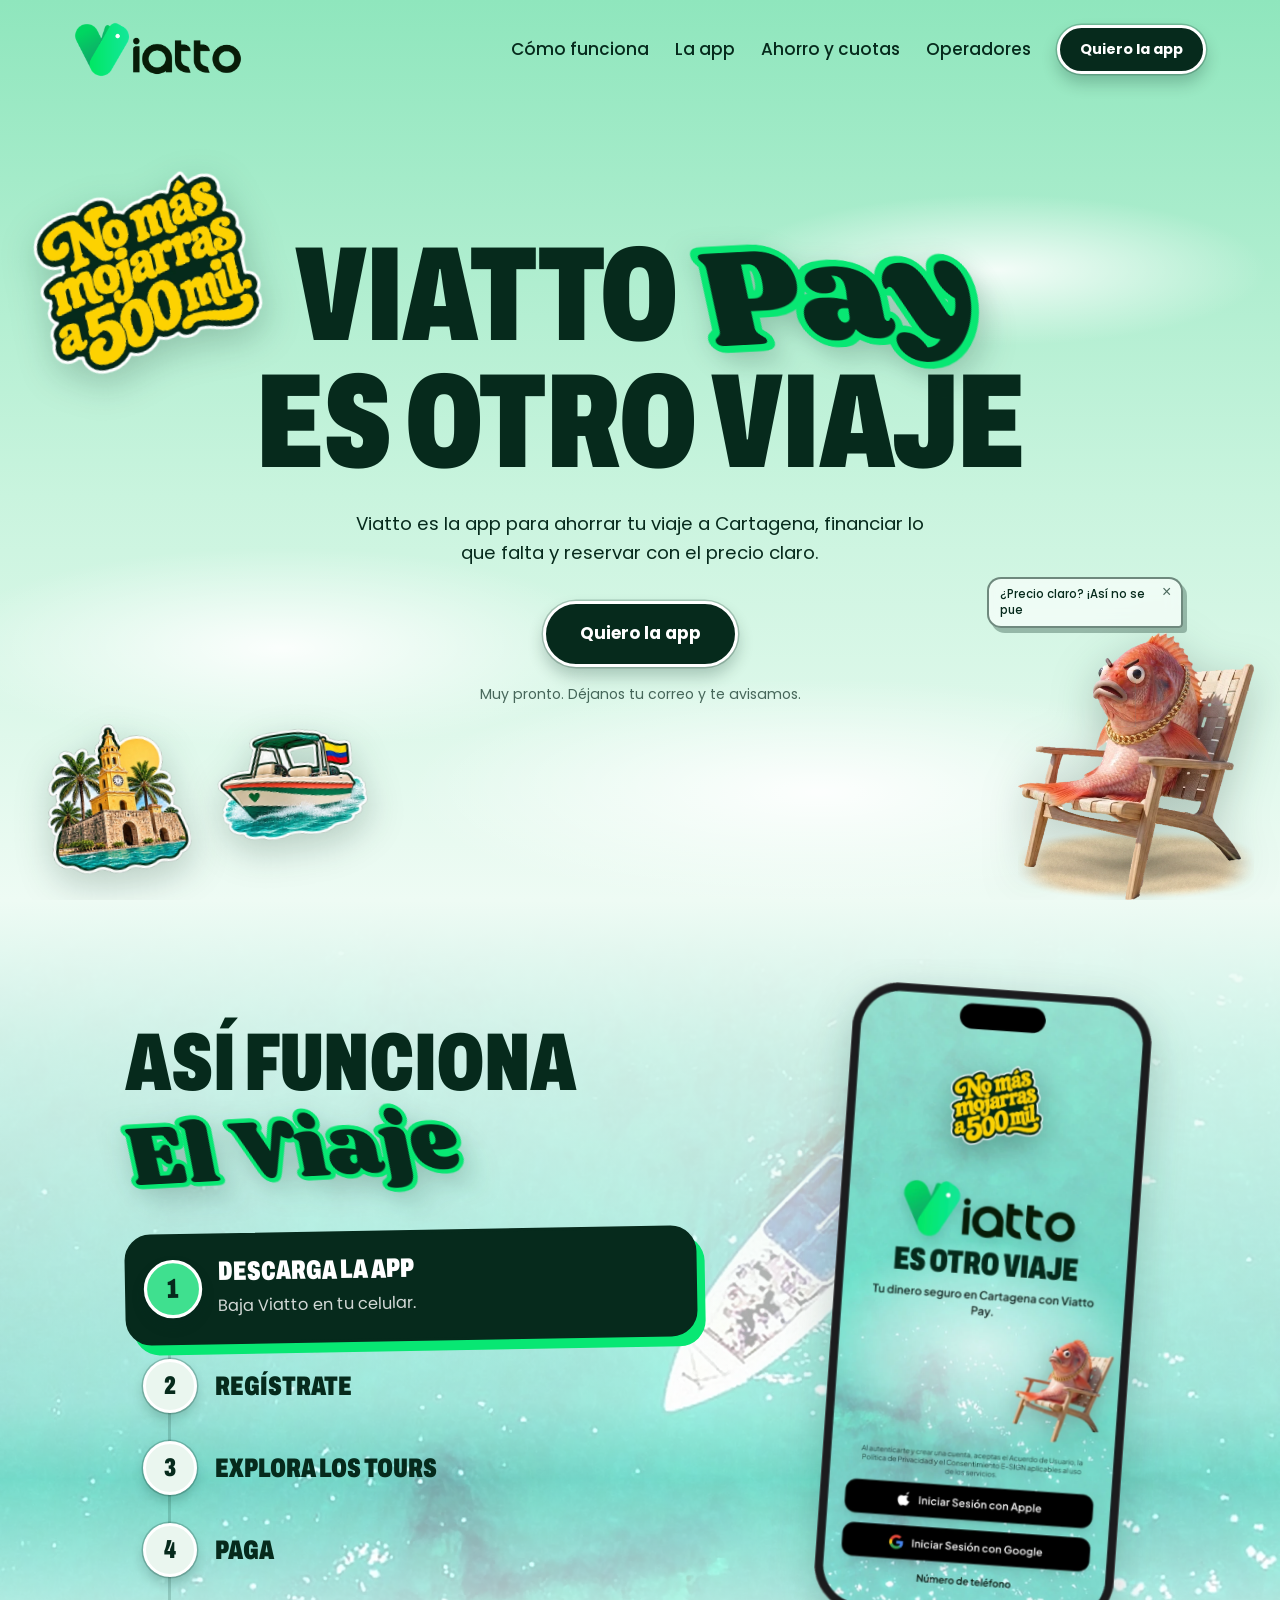
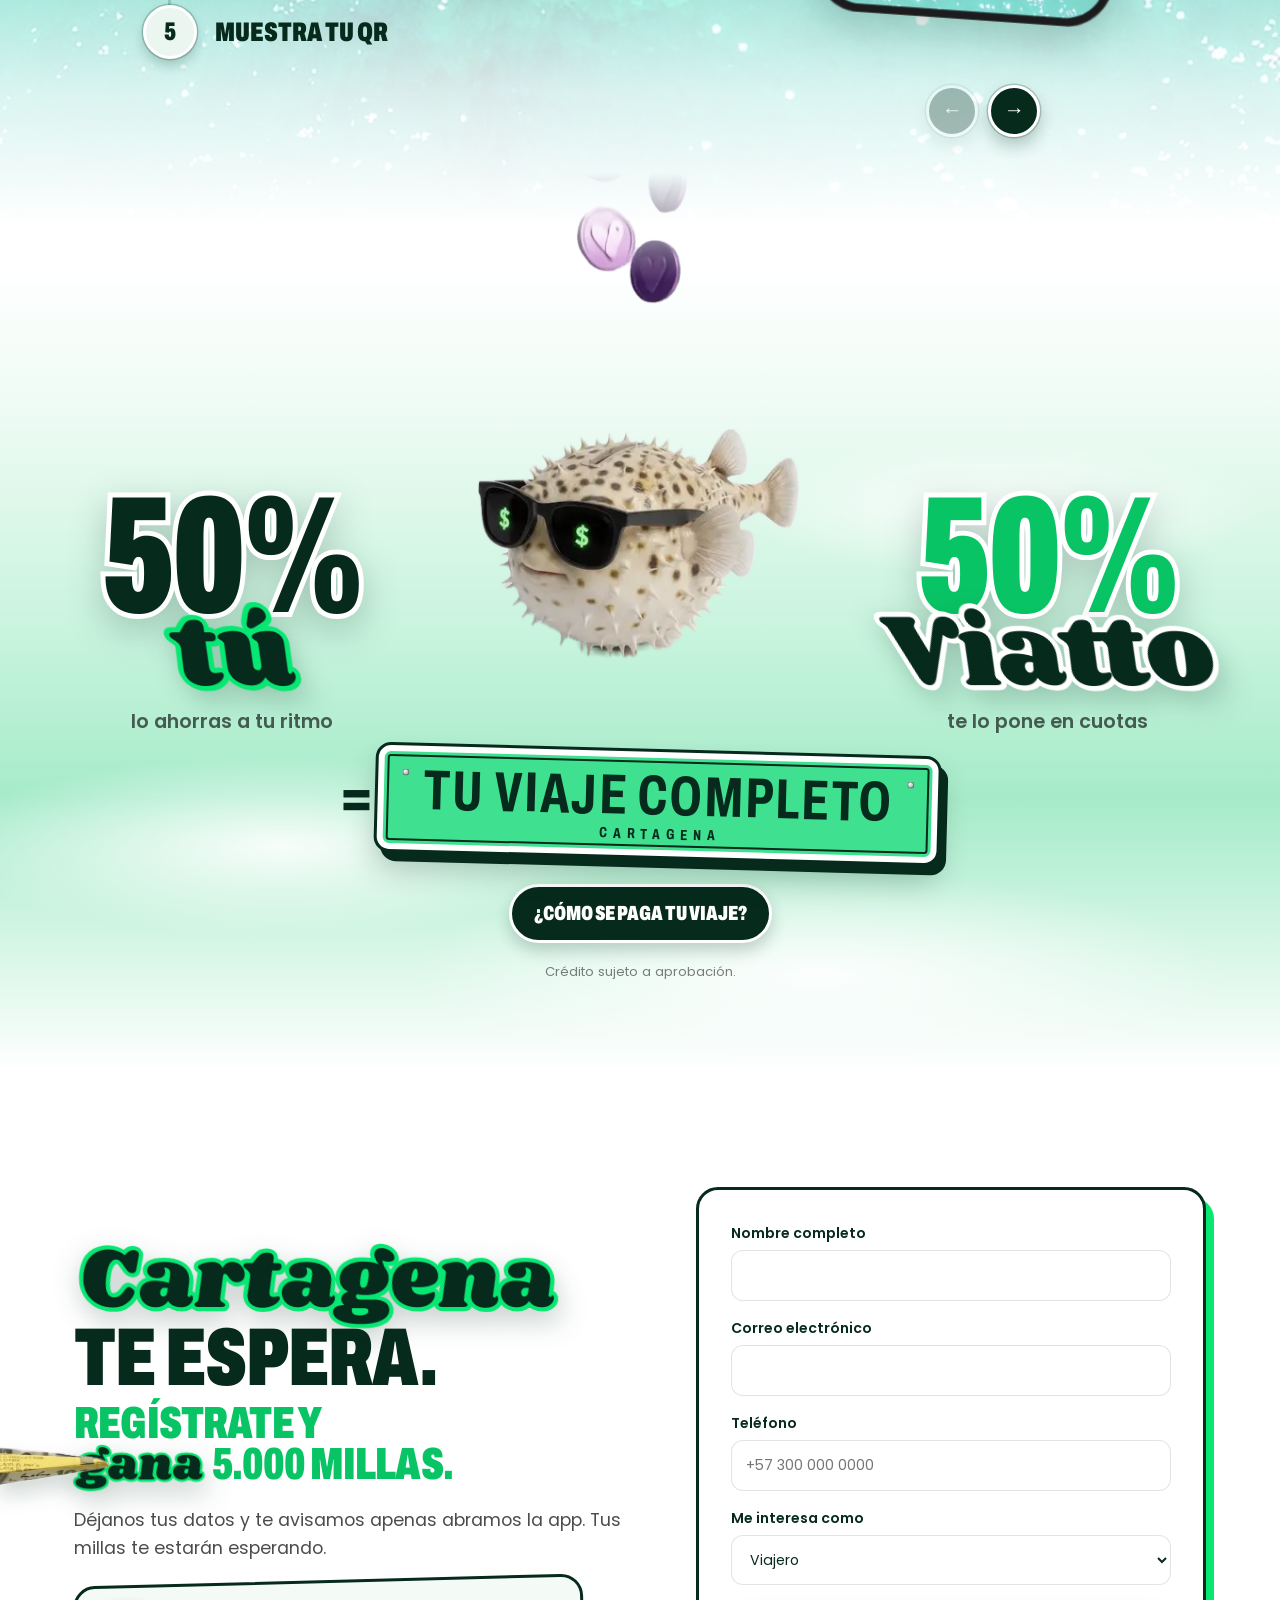
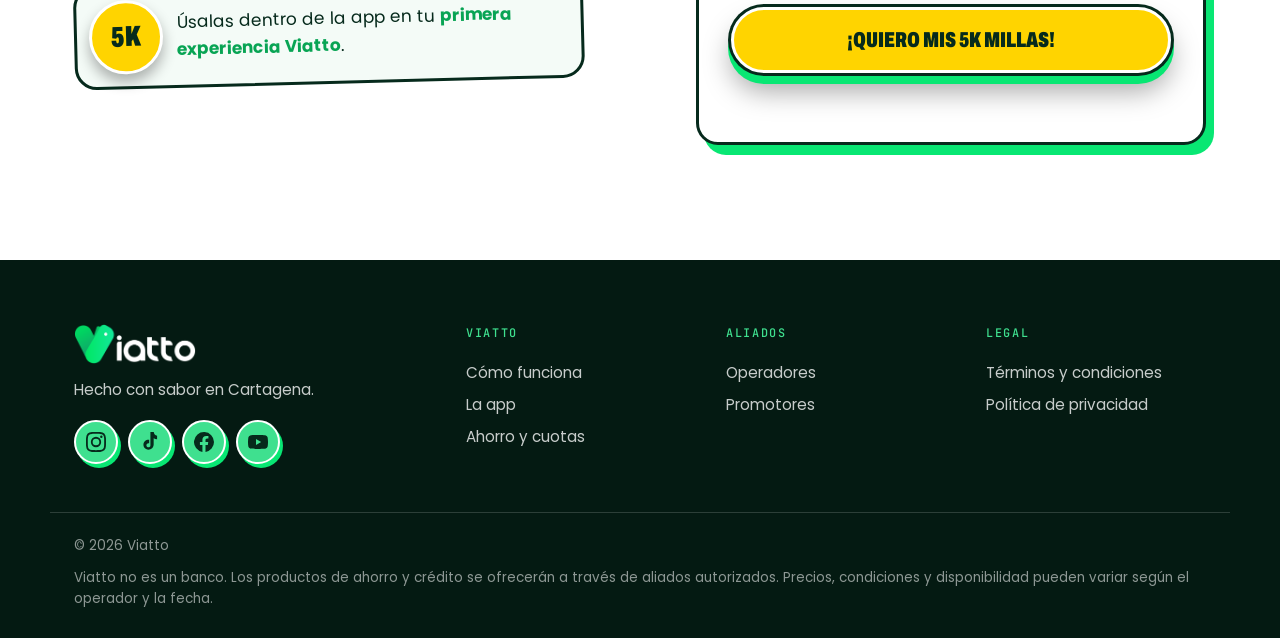
==== index.html @ 2a6d041d "Cangrejo: descarga inmediata y no asoma hasta que su animación esté lista Co-Authored-By: Claude Opu" ====
<!doctype html>
<html lang="es">
  <head>
    <meta charset="utf-8" />
    <meta name="viewport" content="width=device-width, initial-scale=1" />
    <title>Viatto Pay · Es otro viaje</title>
    <meta
      name="description"
      content="Viatto es la app para ahorrar tu viaje a Cartagena, financiar lo que falta y reservar con el precio claro."
    />
    <link rel="icon" href="assets/appicon.png" />
    <link rel="preconnect" href="https://fonts.googleapis.com" />
    <link rel="preconnect" href="https://fonts.gstatic.com" crossorigin />
    <link
      href="https://fonts.googleapis.com/css2?family=Archivo:wdth,wght@62..125,700..900&family=Shrikhand&family=Poppins:wght@400;500;600;700;800&family=JetBrains+Mono:wght@500&display=swap"
      rel="stylesheet"
    />
    <link rel="stylesheet" href="styles.css" />
    <style>
      /* Propuesta 3: estructura y actitud de la referencia ugly.cash con los colores de Viatto */
      /* Esta página no tiene cabecera fija: los enlaces del menú llevan cada sección justo al borde superior */
      html {
        scroll-padding-top: 0;
      }
      main > section {
        scroll-margin-top: 0;
      }
      body {
        background: #f7f9f6;
      }
      .big {
        font-family: "Archivo", "Poppins", sans-serif;
        font-stretch: 68%;
        font-weight: 900;
        text-transform: uppercase;
        letter-spacing: -0.01em;
        line-height: 0.9;
        color: var(--ink);
      }
      /* Botones tipo sticker: borde blanco grueso y sombra, derechos; al pasar el cursor suben */
      .pill {
        display: inline-flex;
        align-items: center;
        justify-content: center;
        padding: 16px 34px;
        border: 3px solid #fff;
        border-radius: 999px;
        background: var(--ink);
        color: #fff;
        font-weight: 700;
        text-decoration: none;
        box-shadow: 0 0 0 1.5px rgba(6, 42, 28, 0.22), 0 9px 16px rgba(6, 42, 28, 0.24);
        transition: translate 0.2s ease, box-shadow 0.2s ease, background 0.2s ease;
      }
      .pill:hover {
        translate: 0 -3px;
        background: #000;
        box-shadow: 0 0 0 1.5px rgba(6, 42, 28, 0.22), 0 14px 22px rgba(6, 42, 28, 0.28);
      }
      .pill--lime {
        background: var(--lime);
        color: var(--ink);
      }
      .pill--lime:hover {
        background: #6cf0ac;
      }

      /* Cabecera clara */
      .top {
        position: absolute;
        inset: 0 0 auto 0;
        z-index: 5;
        padding: 22px 0;
      }
      .top__in {
        display: flex;
        align-items: center;
        justify-content: space-between;
        gap: 20px;
      }
      .top nav {
        display: flex;
        align-items: center;
        gap: 26px;
        font-weight: 500;
      }
      .top nav a:not(.pill) {
        color: var(--ink);
        text-decoration: none;
      }
      .top .pill {
        padding: 10px 20px;
        font-size: 0.9rem;
      }

      /* Portada: cielo, nubes y stickers flotando */
      .sky {
        position: relative;
        overflow: hidden;
        min-height: 100svh;
        display: grid;
        place-items: center;
        padding: 130px 0 90px;
        text-align: center;
        background:
          radial-gradient(ellipse 38% 16% at 22% 72%, rgba(255, 255, 255, 0.9), transparent 70%),
          radial-gradient(ellipse 30% 12% at 78% 30%, rgba(255, 255, 255, 0.85), transparent 70%),
          radial-gradient(ellipse 46% 18% at 64% 88%, rgba(255, 255, 255, 0.9), transparent 70%),
          linear-gradient(180deg, #8fe6bd 0%, #c9f4de 55%, #eefbf4 100%);
      }
      .sky {
        --fw: clamp(140px, 18.5vw, 268px); /* ancho de la mojarra; su globo se ubica a partir de él */
      }
      /* Globo de diálogo de la mojarra */
      /* Boca: recorte superpuesto con 3 aperturas × 30 fotogramas; el script elige cuál según la letra que va diciendo */
      .sky__mouth {
        position: absolute;
        left: 27.273%; /* la mojarra ahora mira hacia la izquierda */
        top: 14.085%;
        width: 22.727%;
        height: 21.127%;
        background: url("assets/mojarra-silla-boca.webp?v=3") 0 0 / 3000% 300% no-repeat;
        opacity: 0;
      }
      .sky__mouth.is-on {
        opacity: 1;
      }
      /* Párpados: capa transparente con 2 niveles (a medias y cerrados) × 30 fotogramas; el script la muestra al parpadear */
      .sky__eyes {
        position: absolute;
        left: 29.545%;
        top: 8.048%;
        width: 27.273%;
        height: 14.085%;
        background: url("assets/mojarra-silla-ojos.webp?v=1") 0 0 / 3000% 200% no-repeat;
        opacity: 0;
      }
      .sky__eyes.is-on {
        opacity: 1;
      }
      /* Burbujitas que le salen de la boca */
      .bub {
        position: absolute;
        left: 33%;
        top: 21%;
        width: var(--s);
        height: var(--s);
        border-radius: 50%;
        border: 1.5px solid rgba(255, 255, 255, 0.95);
        background: rgba(255, 255, 255, 0.35);
        opacity: 0;
        animation: bub-rise var(--t) ease-out forwards;
      }
      @keyframes bub-rise {
        0% {
          opacity: 0;
          transform: translate(0, 0) scale(0.4);
        }
        15% {
          opacity: 1;
        }
        100% {
          opacity: 0;
          transform: translate(var(--dx), -130px) scale(1);
        }
      }
      .sky__say {
        min-height: calc(2.7em + 16px);
        position: absolute;
        z-index: 3;
        right: calc(2% + var(--fw) * 0.3);
        bottom: calc(var(--fw) * 1.13 + 4px); /* justo encima de la mojarra */
        width: min(196px, calc(100vw - 32px));
        margin: 0;
        padding: 8px 26px 8px 11px;
        border: 2px solid rgba(6, 42, 28, 0.55);
        border-radius: 14px 14px 4px 14px;
        background: rgba(255, 255, 255, 0.62);
        -webkit-backdrop-filter: blur(8px);
        backdrop-filter: blur(8px);
        color: var(--ink);
        font-size: 0.72rem;
        font-weight: 500;
        line-height: 1.35;
        text-align: left;
        box-shadow: 4px 5px 0 rgba(6, 42, 28, 0.3);
        transition: opacity 0.35s ease, transform 0.35s ease;
      }
      .sky__say.is-out {
        opacity: 0;
        transform: translateY(6px) scale(0.96);
      }
      .sky__say button {
        position: absolute;
        top: 3px;
        right: 6px;
        padding: 2px 4px;
        border: 0;
        background: none;
        color: inherit;
        font-size: 1rem;
        line-height: 1;
        cursor: pointer;
        opacity: 0.7;
      }
      .sky__say button:hover {
        opacity: 1;
      }
      .sky__in {
        position: relative;
        z-index: 2;
      }
      .sky h1 {
        font-size: clamp(3.2rem, 10.5vw, 9.6rem);
        max-width: 9.5em;
        margin-inline: auto;
      }
      /* "Pay" con letra gruesa y cursiva, en el estilo del letrero "No más mojarras a 500 mil" */
      .sky h1 .pay,
      .blk h2 .pay,
      .join h2 .pay {
        font-family: "Shrikhand", "Archivo", serif;
        font-stretch: normal;
        font-weight: 400;
        text-transform: none;
        letter-spacing: 0;
        font-size: 1.04em;
        /* inclinada hacia la izquierda (la letra viene inclinada a la derecha), con contorno blanco de sticker y flotando como ellos */
        display: inline-block;
        margin: 0 0.1em 0 0.06em;
        transform: skewX(24deg);
        -webkit-text-stroke: 0.1em #08e773; /* verde de la V del logo */
        paint-order: stroke fill;
        filter: drop-shadow(0 10px 14px rgba(6, 42, 28, 0.22));
        --r: -3deg;
        rotate: var(--r);
        animation: pay-float 6s ease-in-out infinite alternate;
        animation-delay: -2.5s;
      }
      /* el mismo vaivén de los stickers, un poco más corto */
      @keyframes pay-float {
        0% {
          translate: 0 0;
          rotate: var(--r, 0deg);
        }
        50% {
          translate: 5px -10px;
          rotate: calc(var(--r, 0deg) + 3.5deg);
        }
        100% {
          translate: -4px 5px;
          rotate: calc(var(--r, 0deg) - 2.5deg);
        }
      }
      .sky p {
        margin: 26px auto 34px;
        max-width: 32em;
        font-size: 1.15rem;
        color: var(--ink);
      }
      .sky small {
        display: block;
        margin-top: 16px;
        font-size: 0.88rem;
        color: rgba(6, 42, 28, 0.7);
      }
      .st {
        position: absolute;
        z-index: 1;
        width: var(--w);
        height: auto;
        rotate: var(--r, 0deg);
        filter: drop-shadow(0 12px 18px rgba(6, 42, 28, 0.22));
        animation: st-float var(--t, 6s) ease-in-out infinite alternate;
        animation-delay: var(--d, 0s);
        pointer-events: none;
      }
      @keyframes st-float {
        0% {
          translate: 0 0;
          rotate: var(--r, 0deg);
        }
        50% {
          translate: 8px -16px;
          rotate: calc(var(--r, 0deg) + 6deg);
        }
        100% {
          translate: -6px 8px;
          rotate: calc(var(--r, 0deg) - 4deg);
        }
      }
      /* Stickers a la izquierda; a la derecha va la mojarra animada */
      .st--500 { --w: clamp(120px, 17vw, 270px); left: 3%; top: 20%; --r: -12deg; --d: -2s; --t: 7s; }
      .st--torre { --w: clamp(92px, 11vw, 168px); left: 3.5%; bottom: 3%; --r: -7deg; --d: -3.5s; --t: 7s; }
      .st--lancha { --w: clamp(92px, 11.5vw, 180px); left: 17%; bottom: 7%; --r: -8deg; --d: -1.5s; }
      /* Mojarra en su silla: foto fija animada, hoja de 6 × 5 fotogramas que el script recorre.
         La versión anterior (busto del reel) sigue en assets/mojarra-anim.webp: 8 × 6, 48 fotogramas, proporción 300 / 341. */
      /* Suelo de arena bajo la silla: mismo recuadro que la mojarra, por detrás, con los bordes desvanecidos */
      .sky__ground {
        position: absolute;
        z-index: 1;
        right: 2%;
        bottom: 0;
        width: var(--fw);
        aspect-ratio: 440 / 497;
        background: url("assets/mojarra-suelo.webp?v=1") 0 0 / 100% 100% no-repeat;
        pointer-events: none;
      }
      .sky__fish {
        position: absolute;
        z-index: 1;
        right: 2%;
        bottom: 0;
        width: var(--fw);
        aspect-ratio: 440 / 497;
        background: url("assets/mojarra-silla.webp?v=5") 0 0 / 600% 500% no-repeat;
        filter: drop-shadow(0 12px 22px rgba(6, 42, 28, 0.25));
        pointer-events: none;
      }

      /* Bloques */
      .blk {
        padding-block: clamp(72px, 9vw, 128px);
      }
      #como-funciona {
        padding-top: clamp(40px, 4.6vw, 66px); /* margen superior más cerrado en la segunda sección */
      }
      /* Fondo de mar: foto aérea de las Islas del Rosario bajo un velo claro.
         Arriba el velo es del mismo verde menta con que termina la portada, para que las dos secciones se unan;
         hacia abajo se abre y deja ver más el turquesa. */
      .sea {
        position: relative;
        overflow: hidden;
        padding-bottom: clamp(96px, 10vw, 150px);
        background: #dff5f1;
      }
      .plain {
        background: #efefef;
      }
      .sea > .wrap {
        position: relative;
        z-index: 1;
      }
      .sea::before {
        content: "";
        position: absolute;
        inset: 0;
        pointer-events: none;
        background:
          linear-gradient(180deg, #eefbf4 0%, rgba(238, 251, 244, 0.86) 16%, rgba(255, 255, 255, 0.62) 52%, rgba(255, 255, 255, 0.45) 60%, rgba(255, 255, 255, 0.85) 82%, #fff 96%),
          url("assets/fondo-mar.webp?v=2") center 62% / cover no-repeat;
        transform: scaleX(-1); /* volteada: la lancha queda del lado del teléfono, no bajo el texto */
      }
      .blk h2 .pay {
        margin-left: 0.02em;
        margin-top: 0.16em; /* un poco más abajo para que no pise la línea de arriba */
        animation-delay: -1s;
      }
      .blk h2 {
        font-size: clamp(2.4rem, 6.4vw, 5.6rem);
      }
      .feat {
        display: grid;
        grid-template-columns: minmax(0, 1.4fr) minmax(0, 1fr);
        gap: 64px;
        align-items: center;
      }
      /* Pasos apilados: número grande tipo sticker, título condensado y una línea que los une.
         El paso activo es una tarjeta oscura con su descripción; los demás muestran solo número y título. */
      /* columna de título y pasos un poco más a la derecha, despegada del borde */
      .feat > div:first-child {
        padding-left: clamp(0px, 4vw, 64px);
      }
      .feat ul {
        position: relative;
        list-style: none;
        padding: 0;
        margin: 40px 0 0;
        display: grid;
        gap: 8px;
      }
      .feat ul::before {
        content: "";
        position: absolute;
        left: 43px;
        top: 34px;
        bottom: 34px;
        width: 3px;
        border-radius: 3px;
        background: rgba(6, 42, 28, 0.16);
      }
      .feat li {
        position: relative;
        display: grid;
        grid-template-columns: 54px minmax(0, 1fr);
        gap: 18px;
        align-items: center;
        padding: 10px 18px;
        border-radius: 26px;
        cursor: pointer;
        transition: background 0.25s ease, color 0.25s ease, padding 0.25s ease, box-shadow 0.25s ease, rotate 0.25s ease;
      }
      .feat li:hover:not(.is-on) {
        background: rgba(6, 42, 28, 0.05);
      }
      .feat li i {
        width: 54px;
        height: 54px;
        display: grid;
        place-items: center;
        border: 3px solid #fff;
        border-radius: 50%;
        background: #eaf6ef;
        color: var(--ink);
        font-family: "Archivo", sans-serif;
        font-stretch: 68%;
        font-weight: 900;
        font-style: normal;
        font-size: 1.6rem;
        line-height: 1;
        box-shadow: 0 0 0 1.5px rgba(6, 42, 28, 0.22), 0 7px 12px rgba(6, 42, 28, 0.2);
        transition: background 0.25s ease, scale 0.25s ease;
      }
      .feat li b {
        display: block;
        font-family: "Archivo", sans-serif;
        font-stretch: 68%;
        font-weight: 900;
        text-transform: uppercase;
        font-size: clamp(1.35rem, 2.1vw, 1.85rem);
        line-height: 1;
      }
      .feat li span {
        display: none;
        margin-top: 8px;
        font-size: 1.02rem;
        color: rgba(255, 255, 255, 0.82);
      }
      .feat li.is-on {
        padding-block: 22px;
        background: var(--ink);
        color: #fff;
        /* mismo efecto sticker del formulario: borde y sombra verde dura */
        border: 3px solid var(--ink);
        box-shadow: 8px 10px 0 #08e773;
        rotate: -1deg;
      }
      .feat li.is-on i {
        background: var(--lime);
        scale: 1.08;
      }
      .feat li.is-on span {
        display: block;
      }
      /* Carrusel de mockups: lo único que se mueve en la sección */
      .mock {
        min-width: 0;
      }
      .mock__track {
        display: flex;
        overflow-x: auto;
        scroll-snap-type: x mandatory;
        scroll-behavior: smooth;
        scrollbar-width: none;
      }
      .mock__track::-webkit-scrollbar {
        display: none;
      }
      .mock__track figure {
        flex: 0 0 100%;
        margin: 0;
        padding: 30px 0 64px; /* sitio para que la sombra del teléfono no se corte */
        display: grid;
        place-items: center;
        scroll-snap-align: center;
      }
      .mock__track img,
      .mock__ph {
        width: min(300px, 78%);
        rotate: 4deg;
      }
      .mock__track img {
        height: auto;
        filter: drop-shadow(0 14px 22px rgba(6, 42, 28, 0.22));
      }
      /* Espacio con forma de teléfono para los mockups que faltan */
      .mock__ph {
        aspect-ratio: 615 / 1294;
        border: 3px dashed rgba(6, 42, 28, 0.35);
        border-radius: 46px;
        display: grid;
        place-items: center;
        text-align: center;
        font-family: "JetBrains Mono", monospace;
        font-size: 0.82rem;
        color: rgba(6, 42, 28, 0.55);
      }
      .mock__nav {
        display: flex;
        justify-content: center;
        gap: 10px;
      }
      .mock__nav button {
        width: 52px;
        height: 52px;
        border: 3px solid #fff;
        border-radius: 50%;
        background: var(--ink);
        color: #fff;
        font-size: 1.3rem;
        line-height: 1;
        cursor: pointer;
        box-shadow: 0 0 0 1.5px rgba(6, 42, 28, 0.22), 0 9px 16px rgba(6, 42, 28, 0.24);
        transition: translate 0.2s ease, opacity 0.2s ease;
      }
      .mock__nav button:hover:not(:disabled) {
        translate: 0 -3px;
      }
      .mock__nav button:disabled {
        opacity: 0.3;
        cursor: default;
      }
      .clear {
        background: #efefef;
        color: var(--ink);
      }
      .clear h2 {
        color: var(--ink);
        white-space: nowrap;
        font-size: clamp(1.7rem, 4.6vw, 4.2rem);
      }
      .clear__h2b {
        color: #08c464;
      }
      .clear__note {
        display: block;
        margin-top: 8px;
        font-size: 0.82rem;
        color: rgba(0, 0, 0, 0.5);
      }
      .clear__head {
        display: grid;
        grid-template-columns: minmax(0, 1fr) auto;
        align-items: center;
        gap: 24px;
      }
      .clear__pez {
        width: clamp(170px, 22vw, 300px);
        height: auto;
        margin-top: -113px;
        /* las monedas entran por arriba del video: se desvanecen en vez de verse cortadas */
        -webkit-mask-image: linear-gradient(180deg, transparent 0%, #000 22%);
        mask-image: linear-gradient(180deg, transparent 0%, #000 22%);
      }
      @media (max-width: 720px) {
        .clear__head { grid-template-columns: 1fr; }
        .clear__pez { justify-self: center; margin-top: 0; width: 200px; }
      }
      .clear__head p {
        margin-top: 18px;
        font-size: 1.15rem;
        color: rgba(0, 0, 0, 0.72);
      }
      .quad {
        margin-top: 48px;
        display: grid;
        grid-template-columns: repeat(2, minmax(0, 1fr));
        gap: 14px;
      }
      .quad article {
        border: 1px solid rgba(0, 0, 0, 0.12);
        background: #fff;
        border-radius: 22px;
        padding: 26px 28px;
      }
      .quad h3 {
        font-size: 1.15rem;
        color: var(--ink);
        margin-bottom: 8px;
      }
      .quad p {
        color: rgba(0, 0, 0, 0.7);
      }
      .shout {
        background: var(--lime);
        text-align: center;
      }
      .shout h2 {
        font-size: clamp(3rem, 10vw, 9rem);
      }
      .shout p {
        margin-top: 22px;
        font-size: 1.2rem;
      }
      .more {
        margin-top: 48px;
        display: grid;
        grid-template-columns: repeat(3, minmax(0, 1fr));
        gap: 18px;
      }
      .more a {
        display: flex;
        flex-direction: column;
        justify-content: flex-end;
        min-height: 230px;
        border-radius: 28px;
        padding: 28px;
        text-decoration: none;
        color: #fff;
        background: linear-gradient(180deg, rgba(6, 42, 28, 0.05), rgba(6, 42, 28, 0.88)), var(--img) center / cover;
        transition: transform 0.25s ease;
      }
      .more a:hover {
        transform: translateY(-4px);
      }
      .more b {
        font-family: "Archivo", sans-serif;
        font-stretch: 68%;
        font-weight: 900;
        text-transform: uppercase;
        font-size: 1.7rem;
        line-height: 1;
      }
      .more span {
        margin-top: 8px;
        color: rgba(255, 255, 255, 0.85);
      }
      .join h2 {
        color: #fff;
        font-size: clamp(2.6rem, 6.4vw, 5.4rem);
      }
      /* Globo de la mojarra de la segunda sección: misma estructura del sitio, con el formato claro de esta propuesta */
      #fish2 .crab__bubble {
        border: 2px solid rgba(6, 42, 28, 0.55);
        background: rgba(255, 255, 255, 0.62);
        color: var(--ink);
        font-weight: 500;
        box-shadow: 4px 5px 0 rgba(6, 42, 28, 0.3);
      }
      /* Párpados de la mojarra de la segunda sección: capa con 2 niveles × 48 fotogramas, sobre los ojos */
      /* Cangrejo de la segunda sección: esquina inferior izquierda */
      #fish2 {
        --size: clamp(150px, 17vw, 250px);
        position: absolute; /* vive dentro de la sección 2: sube desde su borde inferior y no invade la siguiente */
        z-index: 2;
        bottom: 110px;
        transform: translateY(calc(108% + 110px));
      }
      #fish2.is-up {
        transform: none;
      }
      #fish2 .crab__bubble {
        left: 30%;
      }
      .fish2__stack {
        position: relative;
        display: block;
        aspect-ratio: 1; /* reserva el espacio aunque la animación aún no haya cargado */
      }
      /* cada animación se muestra solo cuando ya cargó: nunca se ve el ícono de imagen rota */
      #fish2Crab:not(.is-ready) { visibility: hidden; }
      /* el cangrejo y su globo no asoman hasta que la animación esté lista */
      #fish2:not(.has-crab) { visibility: hidden; }
      /* bucle de gestos (tenazas arriba, riendo): reemplaza al video cuando termina de romper el letrero */
      .fish2__gesto {
        position: absolute;
        inset: 0;
        opacity: 0;
      }
      .fish2__stack.is-gesto .fish2__gesto { opacity: 1; }
      .fish2__stack.is-gesto #fish2Crab { opacity: 0; }
      .fish2__crab {
        display: block;
        width: 100%;
        height: auto;
        filter: drop-shadow(0 6px 10px rgba(4, 22, 15, 0.25));
        /* en espejo: el borde donde el video corta las patas queda pegado al borde izquierdo de la pantalla */
        transform: scaleX(-1);
      }
      .fish__eyes {
        position: absolute;
        left: 14%;
        top: 33.724%;
        width: 55.333%;
        height: 18.475%;
        background: url("assets/mojarra-anim-ojos.webp?v=1") 0 0 / 4800% 200% no-repeat;
        opacity: 0;
      }
      .fish__eyes.is-on {
        opacity: 1;
      }
      /* Coco con rastas: asoma por la esquina inferior derecha mientras se ve la sección "No somos un banco".
         Hoja de 9 × 5 fotogramas (45, a 15 por segundo) que el script recorre. */
      .coco {
        position: fixed;
        right: 12px;
        bottom: 0;
        z-index: 40;
        width: clamp(118px, 13vw, 190px);
        transform: translateY(110%);
        transition: transform 0.7s cubic-bezier(0.3, 1.3, 0.5, 1);
        pointer-events: none;
      }
      .coco.is-up {
        transform: none;
      }
      /* Globo del coco: misma estructura y formato que el de la mojarra, abriendo hacia la izquierda */
      .coco .crab__bubble {
        left: auto;
        right: 6px;
        bottom: calc(100% + 2px);
        border: 2px solid rgba(6, 42, 28, 0.55);
        border-radius: 14px 14px 4px 14px;
        background: rgba(255, 255, 255, 0.62);
        color: var(--ink);
        font-weight: 500;
        box-shadow: 4px 5px 0 rgba(6, 42, 28, 0.3);
        transform-origin: 85% 100%;
        pointer-events: auto;
      }
      .coco.is-talking .crab__bubble {
        opacity: 1;
        transform: none;
        visibility: visible;
      }
      .coco__sprite {
        display: block;
        aspect-ratio: 344 / 355;
        background: url("assets/coco-anim.webp?v=1") 0 0 / 900% 500% no-repeat;
        filter: drop-shadow(0 8px 12px rgba(6, 42, 28, 0.25));
      }
      @media (prefers-reduced-motion: reduce) {
        .coco {
          transition: none;
        }
      }
      .p3-note:hover {
        translate: -50% -3px;
      }
      .p3-note {
        position: fixed;
        left: 50%;
        bottom: 12px;
        translate: -50% 0; /* centrado abajo: en las esquinas van las mojarras */
        z-index: 50;
        padding: 10px 18px;
        font-size: 0.82rem;
      }
      .footer__in span {
        display: block;
        padding: 4px 0;
      }
      @media (max-width: 980px) {
        .top nav a:not(.pill) {
          display: none;
        }
        .more,
        .quad,
        .feat {
          grid-template-columns: minmax(0, 1fr);
        }
        .st--torre {
          display: none;
        }
        .st--500 { left: -4%; top: 9%; }
        .st--lancha { left: 2%; bottom: 3%; }
      }
      @media (prefers-reduced-motion: reduce) {
        .st,
        .pay {
          animation: none;
        }
      }
      /* Propuesta sección 3: lettering a todo lo ancho */
      .half {
        position: relative;
        overflow-x: clip; /* las monedas pueden asomar sobre la sección de arriba sin cortarse */
        overflow-y: visible;
        /* mismo cielo difuminado de la portada */
        background:
          radial-gradient(ellipse 38% 16% at 22% 72%, rgba(255, 255, 255, 0.9), transparent 70%),
          radial-gradient(ellipse 30% 12% at 78% 30%, rgba(255, 255, 255, 0.85), transparent 70%),
          radial-gradient(ellipse 46% 18% at 64% 88%, rgba(255, 255, 255, 0.9), transparent 70%),
          linear-gradient(180deg, #ffffff 0%, #eefbf4 18%, #c9f4de 45%, #a6ebc9 66%, #ffffff 100%); /* termina en blanco para unirse con la sección final */
        padding: clamp(64px, 8vw, 120px) 16px clamp(56px, 7vw, 100px);
        text-align: center;
        color: var(--ink);
      }
      .half__kicker {
        display: inline-block;
        padding: 10px 22px;
        border: 3px solid #fff;
        border-radius: 999px;
        background: var(--ink);
        color: #fff;
        font-family: "Archivo", sans-serif;
        font-stretch: 68%;
        font-weight: 900;
        text-transform: uppercase;
        font-size: clamp(1rem, 1.6vw, 1.35rem);
        box-shadow: 0 8px 16px rgba(6, 42, 28, 0.2);
      }
      .half__stage {
        display: grid;
        grid-template-columns: 1fr auto 1fr;
        align-items: center;
        gap: clamp(0px, 1vw, 16px);
        max-width: 1500px;
        margin: clamp(16px, 2vw, 32px) auto 0;
      }
      .half__side {
        position: relative;
        top: 96px; /* más abajo que el pez */
        display: grid;
        justify-items: center;
        line-height: 0.82;
        animation: pay-float 6s ease-in-out infinite alternate;
      }
      .half__side--tu { --r: -5deg; }
      .half__side--vt { --r: 5deg; animation-delay: -3s; }
      .half__pct {
        font-family: "Archivo", sans-serif;
        font-stretch: 62%;
        font-weight: 900;
        font-size: clamp(4.8rem, 13vw, 13rem);
        letter-spacing: -0.02em;
        -webkit-text-stroke: 0.06em #fff;
        paint-order: stroke fill;
        filter: drop-shadow(0 12px 18px rgba(6, 42, 28, 0.22));
      }
      .half__side--vt .half__pct { color: #08c464; }
      .half__who {
        margin-top: -0.12em;
        font-family: "Shrikhand", "Archivo", serif;
        font-size: clamp(3rem, 8vw, 7.5rem);
        transform: skewX(24deg);
        -webkit-text-stroke: 0.1em #08e773;
        paint-order: stroke fill;
        filter: drop-shadow(0 10px 14px rgba(6, 42, 28, 0.22));
      }
      .half__side--vt .half__who { -webkit-text-stroke-color: #fff; color: var(--ink); }
      .half__what {
        margin-top: 0.7em;
        font-size: clamp(1rem, 1.5vw, 1.3rem);
        line-height: 1.2;
        font-weight: 600;
        color: rgba(0, 0, 0, 0.62);
      }
      .half__pez {
        width: clamp(200px, 28vw, 420px);
        height: auto;
        margin-top: -230px;
        margin-bottom: -40px;
        position: relative;
        z-index: 1;
        -webkit-mask-image: linear-gradient(180deg, transparent 0%, #000 22%);
        mask-image: linear-gradient(180deg, transparent 0%, #000 22%);
      }
      .half__eq {
        margin-top: clamp(40px, 9vw, 150px);
        font-family: "Archivo", sans-serif;
        font-stretch: 68%;
        font-weight: 900;
        text-transform: uppercase;
        font-size: clamp(1.8rem, 4.4vw, 4rem);
        line-height: 1;
      }
      .half__eq b {
        display: inline-block;
        padding: 0.08em 0.35em;
        background: var(--lime);
        border: 3px solid #fff;
        border-radius: 0.3em;
        box-shadow: 0 8px 16px rgba(6, 42, 28, 0.18);
        rotate: 1.5deg;
      }
      .half__kicker { margin-top: 28px; }
      /* "Tu viaje completo" como placa de carro tipo sticker */
      .half__eq b.plate {
        position: relative;
        display: inline-grid;
        justify-items: center;
        padding: 0.2em 0.7em 0.14em;
        border-radius: 0.22em;
        outline: 0.05em solid var(--ink);
        outline-offset: -0.2em;
        letter-spacing: 0.04em;
        /* contorno de sticker: blanco grueso, filo oscuro y sombra dura desplazada */
        border: 0.12em solid #fff;
        box-shadow: 0 0 0 3px var(--ink), 0.12em 0.16em 0 3px var(--ink), 0 18px 30px rgba(6, 42, 28, 0.25);
        transform-origin: 50% 0;
        animation: plate-swing 3.2s ease-in-out infinite;
      }
      .half__eq b.plate:hover { animation-duration: 0.9s; }
      /* se mece como una placa colgada de sus tornillos */
      @keyframes plate-swing {
        0%, 100% { rotate: -3deg; translate: 0 0; }
        25% { translate: 0 -4px; }
        50% { rotate: 3deg; translate: 0 0; }
        75% { translate: 0 -4px; }
      }
      .plate small {
        margin-top: 0.12em;
        font-size: 0.26em;
        letter-spacing: 0.4em;
        text-indent: 0.4em;
      }
      .plate::before,
      .plate::after {
        content: "";
        position: absolute;
        top: 0.3em;
        width: 0.13em;
        height: 0.13em;
        border-radius: 50%;
        background: radial-gradient(circle at 35% 35%, #fff, #9aa 70%);
        box-shadow: inset 0 0 0 1px rgba(6, 42, 28, 0.45);
      }
      .plate::before { left: 0.32em; }
      .plate::after { right: 0.32em; }
      .half__note {
        display: block;
        margin-top: 18px;
        font-size: 0.82rem;
        color: rgba(0, 0, 0, 0.5);
      }
      @media (max-width: 720px) {
        .half__stage { grid-template-columns: 1fr 1fr; }
        .half__side { top: 0; }
        .half__pez { grid-column: 1 / -1; grid-row: 1; justify-self: center; width: 200px; }
      }
      .join__h2b {
        display: block;
        margin-top: 0.2em;
        font-size: 0.55em;
        color: var(--lime);
      }
      .join h2 .pay {
        color: var(--ink);
        animation: none;
        transform: skewX(10deg); /* compensa la inclinación propia de la letra: queda derecha */
        rotate: 0deg;
      }
      /* Avión de papel que cruza la sección del formulario */
      .join {
        position: relative;
        overflow: hidden;
      }
      .join > .wrap {
        position: relative;
        z-index: 1;
      }
      /* el video del avión (sin fondo) ocupa todo el ancho: entra por la izquierda y sale por la derecha */
      .avion {
        position: absolute;
        left: 0;
        top: 50%;
        z-index: 2;
        width: 100%;
        height: auto;
        translate: 0 -50%;
        pointer-events: none;
      }
      /* Promo de millas */
      .millas {
        display: flex;
        align-items: center;
        gap: 14px;
        margin-top: 22px;
        max-width: 30em;
        padding: 12px 18px 12px 12px;
        border: 3px solid #fff;
        border-radius: 22px;
        background: rgba(255, 255, 255, 0.08);
        rotate: -1.5deg;
        transform-origin: 20% 50%;
        animation: millas-wiggle 3.4s ease-in-out infinite;
      }
      /* la tarjeta flota y se mece como un sticker */
      @keyframes millas-wiggle {
        0%, 100% { rotate: -2.5deg; translate: 0 0; }
        50% { rotate: 1.5deg; translate: 0 -6px; }
      }
      .millas b {
        flex: none;
        display: grid;
        place-items: center;
        width: 74px;
        height: 74px;
        border: 3px solid #fff;
        border-radius: 50%;
        background: #ffd400;
        color: var(--ink);
        font-family: "Archivo", sans-serif;
        font-stretch: 68%;
        font-weight: 900;
        font-size: 1.8rem;
        box-shadow: 0 8px 14px rgba(0, 0, 0, 0.3);
        animation: millas-pop 2.4s ease-in-out infinite;
      }
      .millas strong { color: #ffd400; }
      @keyframes millas-pop {
        0%, 100% { rotate: -8deg; scale: 1; }
        50% { rotate: 8deg; scale: 1.08; }
      }
      .btn-millas {
        width: 100%;
        margin-top: 6px;
        padding: 18px 24px;
        border: 3px solid #fff;
        border-radius: 999px;
        background: #ffd400;
        color: var(--ink);
        font-family: "Archivo", sans-serif;
        font-stretch: 68%;
        font-weight: 900;
        font-size: 1.35rem;
        text-transform: uppercase;
        cursor: pointer;
        box-shadow: 0 0 0 3px var(--ink), 0 8px 0 3px #08e773, 0 18px 28px rgba(0, 0, 0, 0.35);
        animation: millas-pulse 1.8s ease-in-out infinite;
        transition: translate 0.15s ease, box-shadow 0.15s ease;
      }
      .btn-millas:hover { animation-play-state: paused; translate: 0 -3px; }
      .btn-millas:active { translate: 0 5px; box-shadow: 0 0 0 3px var(--ink), 0 2px 0 3px #08e773; }
      @keyframes millas-pulse {
        0%, 100% { scale: 1; }
        50% { scale: 1.04; }
      }
      .join__mail {
        margin-top: 14px;
        font-weight: 700;
      }
      /* Prueba: sección final en fondo blanco */
      .join.section--dark {
        background: #fff;
        color: var(--ink);
      }
      .join h2 { color: var(--ink); }
      .join__h2b { color: #08c464; }
      .join .cta__sub { color: rgba(0, 0, 0, 0.7); }
      .join .form {
        border: 3px solid var(--ink);
        box-shadow: 8px 10px 0 #08e773;
      }
      .millas {
        border-color: var(--ink);
        background: #f4fbf7;
      }
      .millas strong { color: #08a454; }
      .avion { filter: drop-shadow(0 12px 10px rgba(6, 42, 28, 0.18)); }
      /* Redes sociales en el pie: botones redondos tipo sticker */
      .social {
        display: flex;
        flex-wrap: wrap;
        gap: 10px;
        margin-top: 18px;
      }
      .social a {
        display: grid;
        place-items: center;
        width: 44px;
        height: 44px;
        border: 2px solid #fff;
        border-radius: 50%;
        background: var(--lime);
        color: var(--ink);
        box-shadow: 3px 4px 0 #08e773;
        transition: translate 0.15s ease, rotate 0.15s ease;
      }
      .social a:hover {
        translate: 0 -3px;
        rotate: -8deg;
      }
      .social svg {
        width: 20px;
        height: 20px;
        fill: currentColor;
      }
    </style>
    <style>.t-mov { display: none; }</style>
    <link rel="stylesheet" href="propuesta-3-movil.css" />
  </head>
  <body>
    <a class="skip" href="#contenido">Saltar al contenido</a>

    <header class="top">
      <div class="wrap top__in">
        <a href="#inicio" aria-label="Viatto, inicio"><img src="assets/logo-color.png" alt="Viatto" width="168" height="55" /></a>
        <nav aria-label="Principal">
          <a href="#como-funciona">Cómo funciona</a>
          <a href="#app">La app</a>
          <a href="#claro">Ahorro y cuotas</a>
          <a href="#unete">Operadores</a>
          <a class="pill" href="#unete">Quiero la app</a>
        </nav>
      </div>
    </header>

    <main id="contenido">
      <!-- Portada -->
      <section class="sky" id="inicio">
        <img class="st st--500" src="assets/sticker-no-mas-mojarras-amarillo.webp" alt="No más mojarras a 500 mil" />
        <img class="st st--lancha" src="assets/sticker-lancha.webp" alt="" />
        <img class="st st--torre" src="assets/sticker-torre.webp" alt="" />
        <span class="sky__ground" aria-hidden="true"></span>
        <span class="sky__fish" id="skyFish" role="img" aria-label="La mojarra a 500 mil"><span class="sky__mouth" id="skyMouth"></span><span class="sky__eyes" id="skyEyes"></span></span>
        <div class="sky__say" id="skySay">
          <button type="button" id="skySayClose" aria-label="Cerrar mensaje">×</button>
          <span id="skySayText" aria-live="off"></span>
        </div>
        <div class="wrap sky__in">
          <h1 class="big">Viatto <span class="pay">Pay</span><br />es otro viaje</h1>
          <p>Viatto es la app para ahorrar tu viaje a Cartagena, financiar lo que falta y reservar con el precio claro.</p>
          <a class="pill" href="#unete">Quiero la app</a>
          <small>Muy pronto. Déjanos tu correo y te avisamos.</small>
        </div>
      </section>

      <!-- Cómo funciona + la app: el texto queda fijo a la izquierda y a la derecha solo se desliza el carrusel de mockups -->
      <section class="blk sea" id="como-funciona">
        <!-- El cangrejo que rompe el letrero: asoma por la esquina inferior izquierda de su sección, sin pasar a la siguiente mientras se ve la segunda sección -->
        <div class="fish" id="fish2">
          <div class="crab__bubble">
            <button type="button" class="crab__close" id="fish2Close" aria-label="Cerrar mensaje">×</button>
            <p>¿Tours con el precio a la vista? ¿Y yo de qué vivo?</p>
          </div>
          <span class="fish2__stack" role="img" aria-label="El cangrejo rompe el letrero de 100 mil"><img class="fish2__crab" id="fish2Crab" alt="" /><img class="fish2__crab fish2__gesto" id="fish2Gesto" alt="" /></span>
        </div>
        <div class="wrap feat">
          <div>
            <h2 class="big">Así funciona<br /><span class="pay">El Viaje</span></h2>
            <ul id="featList">
              <li class="is-on"><i>1</i><div><b>Descarga la app</b><span>Baja Viatto en tu celular.</span></div></li>
              <li><i>2</i><div><b>Regístrate</b><span>Crea tu cuenta con tu correo, Google o Apple.</span></div></li>
              <li><i>3</i><div><b>Explora los tours</b><span>Islas, tours y museos con el precio y lo que incluyen a la vista.</span></div></li>
              <li><i>4</i><div><b>Paga</b><span>De contado o con el plan 50 % ahorro más cuotas.</span></div></li>
              <li><i>5</i><div><b>Muestra tu QR</b><span>Tu voucher queda en la app. Lo muestras al operador el día del tour y listo.</span></div></li>
            </ul>
          </div>
          <div class="mock" id="app">
            <div class="mock__track" id="mockTrack" tabindex="0" aria-label="Pantallas de la app, desliza para ver más">
              <figure><img src="assets/app-bienvenida.webp?v=8" alt="Pantalla de bienvenida de la app Viatto: Viatto es otro viaje" /></figure>
              <figure><img src="assets/app-registro.webp?v=2" alt="Pantalla de registro de la app Viatto: Crea tu cuenta" loading="lazy" /></figure>
              <figure><img src="assets/app-explorar.webp" alt="Pantalla Explorar Cartagena de la app Viatto, con el Tour 5 Islas a $320.000 y el Tour Bahía a $110.000 por persona" loading="lazy" /></figure>
              <figure><img src="assets/app-pago-tour.webp" alt="Pantalla de pago de la app Viatto: Tour 5 Islas a $320.000 por persona con las formas de pago" loading="lazy" /></figure>
              <figure><img src="assets/app-voucher.webp" alt="Voucher de la app Viatto: reserva confirmada del Tour 5 Islas con su código QR" loading="lazy" /></figure>
            </div>
            <div class="mock__nav">
              <button type="button" id="mockPrev" aria-label="Pantalla anterior">←</button>
              <button type="button" id="mockNext" aria-label="Pantalla siguiente">→</button>
            </div>
          </div>
        </div>
      </section>

      <!-- Claridad -->
      <!-- Propuesta: lettering 50 % / 50 % a todo lo ancho con el pez globo en el centro -->
      <section class="half" id="claro">
        <div class="half__stage">
          <div class="half__side half__side--tu">
            <span class="half__pct">50%</span>
            <span class="half__who">tú</span>
            <span class="half__what">lo ahorras a tu ritmo</span>
          </div>
          <img class="half__pez" src="assets/pez-alcancia.webp?v=7" alt="Pez globo alcancía recibiendo monedas" loading="lazy" />
          <div class="half__side half__side--vt">
            <span class="half__pct">50%</span>
            <span class="half__who">Viatto</span>
            <span class="half__what">te lo pone en cuotas</span>
          </div>
        </div>
        <p class="half__eq">= <b class="plate"><span>tu viaje completo</span><small>Cartagena</small></b></p>
        <span class="half__kicker">¿Cómo se paga tu viaje?</span>
        <small class="half__note">Crédito sujeto a aprobación.</small>
      </section>

      <section class="section section--dark cta join" id="unete">
        <img class="avion" id="avion" src="assets/avion-papel.webp?v=5" alt="" aria-hidden="true" />
        <div class="wrap cta__in">
          <div>
            <h2 class="big"><span class="pay">Cartagena</span> te espera.<br /><span class="join__h2b">Regístrate y <span class="pay">gana</span> <span class="join__mil"><span class="t-esc">5.000</span><span class="t-mov">5K</span> millas</span>.</span></h2>
            <p class="cta__sub">Déjanos tus datos y te avisamos apenas abramos la app. Tus millas te estarán esperando.</p>
            <p class="millas"><b>5K</b><span>Úsalas dentro de la app en tu <strong>primera experiencia Viatto</strong>.</span></p>
          </div>
          <form class="form" id="form" novalidate>
            <label for="f-nombre">Nombre completo<input id="f-nombre" name="nombre" type="text" autocomplete="name" required /></label>
            <label for="f-correo">Correo electrónico<input id="f-correo" name="correo" type="email" autocomplete="email" required /></label>
            <label for="f-tel">Teléfono<input id="f-tel" name="telefono" type="tel" autocomplete="tel" inputmode="tel" placeholder="+57 300 000 0000" required /></label>
            <label for="f-perfil"
              >Me interesa como
              <select id="f-perfil" name="perfil">
                <option>Viajero</option>
                <option>Promotor</option>
                <option>Operador</option>
              </select>
            </label>
            <button class="btn-millas" type="submit">¡Quiero mis 5K millas!</button>
            <p class="form__msg" id="formMsg" role="status" aria-live="polite"></p>
          </form>
        </div>
      </section>
    </main>

    <footer class="footer">
      <div class="wrap footer__in">
        <div class="footer__brand">
          <img src="assets/logo-claro.png" alt="Viatto" width="125" height="41" />
          <p>Hecho con sabor en Cartagena.</p>
          <div class="social" aria-label="Redes sociales de Viatto">
            <a href="#" aria-label="Instagram" title="Instagram"><svg viewBox="0 0 24 24" aria-hidden="true"><path d="M12 2.2c3.2 0 3.6 0 4.8.1 3.3.1 4.8 1.7 4.9 4.9.1 1.3.1 1.6.1 4.8s0 3.6-.1 4.8c-.1 3.2-1.7 4.8-4.9 4.9-1.3.1-1.6.1-4.8.1s-3.6 0-4.8-.1c-3.3-.1-4.8-1.7-4.9-4.9C2.2 15.6 2.2 15.2 2.2 12s0-3.6.1-4.8C2.4 3.9 3.9 2.4 7.2 2.3 8.4 2.2 8.8 2.2 12 2.2zM12 0C8.7 0 8.3 0 7.1.1 2.7.3.3 2.7.1 7.1 0 8.3 0 8.7 0 12s0 3.7.1 4.9c.2 4.4 2.6 6.8 7 7 1.2.1 1.6.1 4.9.1s3.7 0 4.9-.1c4.4-.2 6.8-2.6 7-7 .1-1.2.1-1.6.1-4.9s0-3.7-.1-4.9c-.2-4.4-2.6-6.8-7-7C15.7 0 15.3 0 12 0zm0 5.8a6.2 6.2 0 1 0 0 12.4 6.2 6.2 0 0 0 0-12.4zM12 16a4 4 0 1 1 0-8 4 4 0 0 1 0 8zm6.4-11.8a1.4 1.4 0 1 0 0 2.9 1.4 1.4 0 0 0 0-2.9z"/></svg></a>
            <a href="#" aria-label="TikTok" title="TikTok"><svg viewBox="0 0 24 24" aria-hidden="true"><path d="M12.5 0h4c.2 2.1 1.6 4.3 4 4.6v4.1c-1.5 0-3-.4-4.1-1.2v7.6c0 4.7-5.1 7.8-9.2 5.4-3.5-2-4.2-7-1.2-9.7 1.4-1.2 3.2-1.8 5-1.5v4.2c-1.9-.6-3.8 1.2-3.2 3.2.5 1.7 2.7 2.3 4 1.1.6-.5.7-1.3.7-2V0z"/></svg></a>
            <a href="#" aria-label="Facebook" title="Facebook"><svg viewBox="0 0 24 24" aria-hidden="true"><path d="M24 12a12 12 0 1 0-13.9 11.9v-8.4h-3V12h3V9.4c0-3 1.8-4.7 4.5-4.7 1.3 0 2.7.2 2.7.2v3h-1.5c-1.5 0-2 .9-2 1.9V12h3.3l-.5 3.5h-2.8v8.4A12 12 0 0 0 24 12z"/></svg></a>
            <a href="#" aria-label="YouTube" title="YouTube"><svg viewBox="0 0 24 24" aria-hidden="true"><path d="M23.5 6.2a3 3 0 0 0-2.1-2.1C19.5 3.6 12 3.6 12 3.6s-7.5 0-9.4.5A3 3 0 0 0 .5 6.2 31 31 0 0 0 0 12a31 31 0 0 0 .5 5.8 3 3 0 0 0 2.1 2.1c1.9.5 9.4.5 9.4.5s7.5 0 9.4-.5a3 3 0 0 0 2.1-2.1A31 31 0 0 0 24 12a31 31 0 0 0-.5-5.8zM9.6 15.6V8.4l6.2 3.6-6.2 3.6z"/></svg></a>
          </div>
        </div>
        <div>
          <h4>Viatto</h4>
          <a href="#como-funciona">Cómo funciona</a>
          <a href="#app">La app</a>
          <a href="#claro">Ahorro y cuotas</a>
        </div>
        <div>
          <h4>Aliados</h4>
          <a href="#unete">Operadores</a>
          <a href="#unete">Promotores</a>
        </div>
        <div>
          <h4>Legal</h4>
          <span>Términos y condiciones</span>
          <span>Política de privacidad</span>
        </div>
      </div>
      <div class="wrap footer__legal">
        <span>© 2026 Viatto</span>
        <span
          >Viatto no es un banco. Los productos de ahorro y crédito se ofrecerán a través de aliados autorizados. Precios,
          condiciones y disponibilidad pueden variar según el operador y la fecha.</span
        >
      </div>
    </footer>



    <script>
      // Carrusel de mockups: se desliza solo esa columna; la lista de la izquierda marca el paso activo y sirve para saltar a su pantalla
      (() => {
        const track = document.getElementById("mockTrack");
        const items = [...document.querySelectorAll("#featList li")];
        const prev = document.getElementById("mockPrev");
        const next = document.getElementById("mockNext");
        if (!track || !items.length) return;
        const count = track.children.length;
        const index = () => Math.round(track.scrollLeft / track.clientWidth);
        const go = (i) => track.scrollTo({ left: Math.max(0, Math.min(count - 1, i)) * track.clientWidth });
        function state() {
          const i = index();
          items.forEach((li, k) => li.classList.toggle("is-on", k === i));
          prev.disabled = i <= 0;
          next.disabled = i >= count - 1;
        }
        items.forEach((li, k) => li.addEventListener("click", () => go(k)));
        prev.addEventListener("click", () => go(index() - 1));
        next.addEventListener("click", () => go(index() + 1));
        track.addEventListener("scroll", state, { passive: true });
        addEventListener("resize", state);
        state();
      })();

      // Coco: sube cuando "No somos un banco" ocupa el centro de la pantalla y baja al salir
      (() => {
        const coco = document.getElementById("coco");
        const sprite = document.getElementById("cocoSprite");
        const section = document.getElementById("claro");
        if (!coco || !section || !("IntersectionObserver" in window)) return;
        const still = matchMedia("(prefers-reduced-motion: reduce)").matches;
        let up = false;
        let last = -1;
        let muted = false;
        let talk = 0;
        document.getElementById("cocoClose").addEventListener("click", () => {
          muted = true;
          coco.classList.remove("is-talking");
        });
        function draw(now) {
          const f = Math.floor((now / 1000) * 15) % 45;
          if (f !== last) {
            last = f;
            sprite.style.backgroundPosition = `${((f % 9) / 8) * 100}% ${(Math.floor(f / 9) / 4) * 100}%`;
          }
          if (up) requestAnimationFrame(draw);
        }
        new IntersectionObserver(
          ([entry]) => {
            const was = up;
            up = entry.isIntersecting;
            coco.classList.toggle("is-up", up);
            // habla un momento después de asomar y se calla al esconderse
            clearTimeout(talk);
            if (up && !muted) talk = setTimeout(() => coco.classList.add("is-talking"), 900);
            else coco.classList.remove("is-talking");
            if (up && !was && !still) requestAnimationFrame(draw);
          },
          { rootMargin: "-45% 0px -45% 0px" },
        ).observe(section);
      })();

      // Animaciones del cangrejo: se descargan una sola vez, en segundo plano, apenas carga la página
      function crabFiles() {
        return (window.__crabFiles ||= Promise.all(
          ["assets/cangrejo-letrero.webp?v=4", "assets/cangrejo-gesto.webp?v=3"].map((u) => fetch(u).then((r) => r.blob())),
        ).then((files) => {
          document.getElementById("fish2Gesto").src = URL.createObjectURL(files[1]);
          return files;
        }));
      }
      crabFiles(); // empieza a descargarlas de una vez, sin esperar al resto de la página

      // Mojarra de la segunda sección: releva a la de la silla cuando esta sale de la pantalla.
      // Usa los estilos .fish de styles.css (hoja de 8 × 6, 48 fotogramas, volteada hacia la derecha).
      (() => {
        const fish = document.getElementById("fish2");
        const sprite = document.getElementById("fish2Sprite");
        const eyes = document.getElementById("fish2Eyes");
        let blinkAt = -1;
        let nextBlink = 0;
        const section = document.getElementById("como-funciona");
        if (!fish || !section || !("IntersectionObserver" in window)) return;
        const still = matchMedia("(prefers-reduced-motion: reduce)").matches;
        let up = false;
        let last = -1;
        let muted = false;
        let talk = 0;
        document.getElementById("fish2Close").addEventListener("click", () => {
          muted = true;
          fish.classList.remove("is-talking");
        });
        function draw(now) {
          const f = Math.floor((now / 1000) * 20) % 48;
          // parpadeo: a medias, cerrado, a medias; el siguiente llega entre 2 y 5,5 segundos después
          if (!nextBlink) nextBlink = now + 1200;
          if (blinkAt < 0 && now > nextBlink) blinkAt = now;
          let lid = 0;
          if (blinkAt >= 0) {
            const e = Math.floor((now - blinkAt) / 60);
            lid = e === 0 || e === 3 ? 1 : e === 1 || e === 2 ? 2 : 0;
            if (e > 3) {
              blinkAt = -1;
              nextBlink = now + 2000 + Math.random() * 3500;
            }
          }
          const key = f * 3 + lid;
          if (key !== last) {
            last = key;
            sprite.style.backgroundPosition = `${((f % 8) / 7) * 100}% ${(Math.floor(f / 8) / 5) * 100}%`;
            eyes.classList.toggle("is-on", lid > 0);
            if (lid > 0) eyes.style.backgroundPosition = `${(f / 47) * 100}% ${(lid - 1) * 100}%`;
          }
          if (up) requestAnimationFrame(draw);
        }
        // Asoma justo cuando la mojarra de la silla (portada) termina de salir de la pantalla,
        // y se esconde cuando esa silla vuelve a asomar o cuando la segunda sección ya quedó atrás.
        const chair = document.getElementById("skyFish");
        let chairVisible = true;
        let sectionNear = false;
        function update() {
          const was = up;
          up = !chairVisible && sectionNear;
          fish.classList.toggle("is-up", up);
          clearTimeout(talk);
          if (up && !muted) talk = setTimeout(() => fish.classList.add("is-talking"), 900);
          else fish.classList.remove("is-talking");
          if (up && !was) {
            // una URL nueva del archivo ya descargado hace que la animación empiece otra vez
            const crab = document.getElementById("fish2Crab");
            const stack = crab.parentElement;
            stack.classList.remove("is-gesto");
            clearTimeout(window.__crabLoop);
            crabFiles().then(([b]) => {
              const url = URL.createObjectURL(b), old = crab.dataset.url;
              crab.onload = () => {
                crab.classList.add("is-ready");
                fish.classList.add("has-crab");
                if (old) URL.revokeObjectURL(old);
                // el video completo dura 6 s; al terminar se queda gesticulando en bucle
                window.__crabLoop = setTimeout(() => stack.classList.add("is-gesto"), 5850);
              };
              crab.src = crab.dataset.url = url;
            }).catch(() => {
              document.getElementById("fish2Gesto").src = "assets/cangrejo-gesto.webp?v=3";
              stack.classList.add("is-gesto");
              fish.classList.add("has-crab");
            });
          }
        }
        // la silla cuenta como "fuera" cuando ya solo asoma en la franja superior de la pantalla (120 px)
        new IntersectionObserver(
          ([entry]) => {
            chairVisible = entry.isIntersecting;
            update();
          },
          { rootMargin: "-120px 0px 0px 0px" },
        ).observe(chair);
        new IntersectionObserver(
          ([entry]) => {
            sectionNear = entry.isIntersecting;
            update();
          },
          { rootMargin: "-45% 0px 0px 0px" },
        ).observe(section);
      })();

      // Mojarra de la portada: el cuerpo corre en bucle (30 fotogramas a 15 por segundo) y la boca sigue al texto del globo.
      // El texto se escribe letra a letra y la boca se abre según la letra: mucho en a/o, medio en e, poco en i/u, cerrada en pausas.
      (() => {
        const fish = document.getElementById("skyFish");
        if (!fish) return;
        const mouth = document.getElementById("skyMouth");
        const eyes = document.getElementById("skyEyes");
        const say = document.getElementById("skySay");
        const sayText = document.getElementById("skySayText");
        const still = matchMedia("(prefers-reduced-motion: reduce)").matches;
        const LINES = [
          "¿Precio claro? ¡Así no se puede trabajar!",
          "A 500 mil estaba barata…",
          "Erda, me dañaron el negocio.",
          "¿Y ahora lo preguntan todo antes de pedir?",
        ];
        const OPEN = { a: 3, á: 3, o: 3, ó: 3, e: 2, é: 2, i: 1, í: 1, u: 1, ú: 1 };
        let level = 0; // 0 cerrada, 1 a 3 abierta
        let blinkAt = -1; // momento en que empezó el parpadeo en curso
        let nextBlink = 1800;
        let lastKey = "";
        let closed = false;
        let timer = 0;
        let i = 0;

        function draw(now) {
          const f = Math.floor((now / 1000) * 15) % 30;
          // parpadeo: a medias, cerrado dos fotogramas, a medias; el siguiente llega entre 2 y 5,5 segundos después
          if (blinkAt < 0 && now > nextBlink) blinkAt = now;
          let lid = 0;
          if (blinkAt >= 0) {
            const e = Math.floor((now - blinkAt) / 66);
            lid = e === 0 || e === 3 ? 1 : e === 1 || e === 2 ? 2 : 0;
            if (e > 3) {
              blinkAt = -1;
              nextBlink = now + 2000 + Math.random() * 3500;
            }
          }
          const key = f + "-" + level + "-" + lid;
          if (key !== lastKey) {
            lastKey = key;
            fish.style.backgroundPosition = `${((f % 6) / 5) * 100}% ${(Math.floor(f / 6) / 4) * 100}%`;
            mouth.classList.toggle("is-on", level > 0);
            if (level > 0) mouth.style.backgroundPosition = `${(f / 29) * 100}% ${((level - 1) / 2) * 100}%`;
            eyes.classList.toggle("is-on", lid > 0);
            if (lid > 0) eyes.style.backgroundPosition = `${(f / 29) * 100}% ${(lid - 1) * 100}%`;
          }
          requestAnimationFrame(draw);
        }

        function bubble() {
          const b = document.createElement("span");
          b.className = "bub";
          b.style.setProperty("--s", `${5 + Math.random() * 7}px`);
          b.style.setProperty("--dx", `${8 - Math.random() * 40}px`);
          b.style.setProperty("--t", `${1.6 + Math.random()}s`);
          b.addEventListener("animationend", () => b.remove());
          fish.appendChild(b);
        }

        function speak(line) {
          let n = 0;
          sayText.textContent = "";
          say.classList.remove("is-out");
          (function step() {
            if (closed) return;
            if (n >= line.length) {
              level = 0;
              timer = setTimeout(next, 2600);
              return;
            }
            const ch = line[n++];
            sayText.textContent = line.slice(0, n);
            const vowel = OPEN[ch.toLowerCase()];
            const pause = /[\s.,;:!?¡¿…]/.test(ch);
            level = vowel !== undefined ? vowel : pause || /[mbp]/i.test(ch) ? 0 : 1;
            if (vowel >= 2 && Math.random() < 0.16) bubble();
            timer = setTimeout(step, /[.,!?…]/.test(ch) ? 280 : 72);
          })();
        }

        function next() {
          say.classList.add("is-out");
          timer = setTimeout(() => {
            i = (i + 1) % LINES.length;
            speak(LINES[i]);
          }, 380);
        }

        document.getElementById("skySayClose").addEventListener("click", () => {
          closed = true;
          clearTimeout(timer);
          level = 0;
          say.hidden = true;
        });

        // con "reducir movimiento" queda quieta, con la primera frase completa
        if (still) {
          sayText.textContent = LINES[0];
          return;
        }
        requestAnimationFrame(draw);
        speak(LINES[0]);
        // una que otra burbuja también cuando está callada
        setInterval(() => {
          if (Math.random() < 0.45) bubble();
        }, 3000);
      })();

      // Las tarjetas de "Descubre más" preseleccionan el perfil en el formulario
      document.querySelectorAll("[data-perfil]").forEach((el) => {
        el.addEventListener("click", () => {
          document.getElementById("f-perfil").value = el.dataset.perfil;
        });
      });
      // Formulario de demostración: valida en el navegador y todavía no envía los datos a ningún lado
      const form = document.getElementById("form");
      const msg = document.getElementById("formMsg");
      form.addEventListener("submit", (e) => {
        e.preventDefault();
        const okNombre = form.nombre.value.trim().length > 1;
        const okCorreo = /^[^\s@]+@[^\s@]+\.[^\s@]+$/.test(form.correo.value.trim());
        const okTel = form.telefono.value.replace(/\D/g, "").length >= 7;
        form.nombre.classList.toggle("is-bad", !okNombre);
        form.telefono.classList.toggle("is-bad", !okTel);
        form.correo.classList.toggle("is-bad", !okCorreo);
        msg.classList.toggle("is-bad", !(okNombre && okCorreo && okTel));
        if (!okNombre) msg.textContent = "Escribe tu nombre.";
        else if (!okCorreo) msg.textContent = "Revisa el correo: falta algo, por ejemplo la @ o el dominio.";
        else if (!okTel) msg.textContent = "Escribe tu número de teléfono.";
        else msg.textContent = "Formulario de demostración: aún no está conectado, tus datos no se enviaron y las millas aún no se asignan.";
      });

    </script>
  </body>
</html>
---- styles.css ----
/* Viatto — sitio informativo. Tokens tomados de los prototipos de la app. */
:root {
  --ink: #062a1c;
  --green: #0a8f4e;
  --green-deep: #0a7a43;
  --lime: #3fe08f;
  --mint: #ddf7e9;
  --slate: #455073;
  --gray: #6b7186;
  --card: #f1f2f4;
  --bg: #f7faf8;
  --white: #ffffff;
  --line: rgba(6, 42, 28, 0.12);
  --line-light: rgba(255, 255, 255, 0.16);
  --radius: 22px;
  --radius-sm: 14px;
  --font: "Poppins", system-ui, -apple-system, "Segoe UI", sans-serif;
  --mono: "JetBrains Mono", ui-monospace, Menlo, monospace;
  --wrap: 1180px;
}

* {
  box-sizing: border-box;
}
html {
  scroll-behavior: smooth;
  scroll-padding-top: 84px;
}
body {
  margin: 0;
  font-family: var(--font);
  font-size: 17px;
  line-height: 1.6;
  color: var(--ink);
  background: var(--bg);
  -webkit-font-smoothing: antialiased;
}
img {
  max-width: 100%;
  display: block;
}
a {
  color: inherit;
}
h1,
h2,
h3,
h4,
p {
  margin: 0;
}
h1,
h2 {
  text-wrap: balance;
  letter-spacing: -0.03em;
  line-height: 1.05;
  font-weight: 800;
}
h1 {
  font-size: clamp(2.6rem, 6.2vw, 5rem);
}
h2 {
  font-size: clamp(1.9rem, 3.8vw, 3rem);
  max-width: 18ch;
}
h3 {
  font-size: 1.2rem;
  font-weight: 600;
  letter-spacing: -0.01em;
  line-height: 1.25;
}
.wrap {
  width: 100%;
  max-width: var(--wrap);
  margin: 0 auto;
  padding-inline: 24px;
}
.wrap--narrow {
  max-width: 860px;
}
.sr {
  position: absolute;
  width: 1px;
  height: 1px;
  overflow: hidden;
  clip-path: inset(50%);
}
.skip {
  position: absolute;
  left: -999px;
  top: 8px;
  background: var(--white);
  padding: 10px 16px;
  border-radius: 10px;
  z-index: 100;
}
.skip:focus {
  left: 8px;
}
:focus-visible {
  outline: 3px solid var(--lime);
  outline-offset: 3px;
}

.eyebrow {
  font-family: var(--mono);
  font-size: 0.78rem;
  letter-spacing: 0.16em;
  text-transform: uppercase;
  color: var(--green-deep);
  margin-bottom: 18px;
}
.eyebrow--light {
  color: var(--lime);
}
.accent {
  color: var(--lime);
  display: block;
}

/* Botones */
.btn {
  display: inline-flex;
  align-items: center;
  justify-content: center;
  padding: 15px 26px;
  border-radius: 999px;
  border: 1.5px solid transparent;
  font: inherit;
  font-weight: 600;
  font-size: 1rem;
  text-decoration: none;
  cursor: pointer;
  transition: transform 0.15s ease, background 0.15s ease, border-color 0.15s ease;
}
.btn:hover {
  transform: translateY(-2px);
}
.btn--sm {
  padding: 11px 20px;
  font-size: 0.95rem;
}
.btn--primary {
  background: var(--lime);
  color: var(--ink);
}
.btn--primary:hover {
  background: #62eaa5;
}
.btn--ghost {
  border-color: rgba(255, 255, 255, 0.5);
  color: var(--white);
}
.btn--ghost:hover {
  border-color: var(--white);
}
.btn--dark {
  background: var(--ink);
  color: var(--white);
}
.btn--dark:hover {
  background: #0b3d29;
}

/* Navegación */
.nav {
  position: fixed;
  inset: 0 0 auto 0;
  z-index: 50;
  background: rgba(6, 42, 28, 0.72);
  backdrop-filter: blur(14px);
  -webkit-backdrop-filter: blur(14px);
  border-bottom: 1px solid var(--line-light);
}
.nav__in {
  display: flex;
  align-items: center;
  justify-content: space-between;
  height: 76px;
}
.nav__logo img {
  height: 40px;
  width: auto;
}
.nav__menu {
  display: flex;
  align-items: center;
  gap: 30px;
}
.nav__menu a:not(.btn) {
  color: var(--white);
  text-decoration: none;
  font-weight: 500;
  font-size: 0.97rem;
  opacity: 0.9;
}
.nav__menu a:not(.btn):hover {
  opacity: 1;
  color: var(--lime);
}
.nav__toggle {
  display: none;
  flex-direction: column;
  gap: 5px;
  background: none;
  border: 0;
  padding: 12px 8px;
  cursor: pointer;
}
.nav__toggle span:not(.sr) {
  width: 26px;
  height: 2px;
  background: var(--white);
  border-radius: 2px;
}

/* Hero */
.hero {
  position: relative;
  background: var(--ink);
  color: var(--white);
  padding-block: 124px 40px;
  overflow: hidden;
}
.tour {
  position: absolute;
  inset: 0;
  overflow: hidden;
}
.tour video {
  position: absolute;
  inset: 0;
  width: 100%;
  height: 100%;
  object-fit: cover;
}
.tour__shade {
  position: absolute;
  inset: 0;
  background:
    linear-gradient(100deg, rgba(6, 42, 28, 0.94) 0%, rgba(6, 42, 28, 0.7) 44%, rgba(6, 42, 28, 0.18) 100%),
    linear-gradient(0deg, rgba(6, 42, 28, 0.85) 0%, rgba(6, 42, 28, 0) 30%);
}
.hero__in {
  position: relative;
  display: grid;
  display: flex;
  flex-direction: column;
  justify-content: space-between;
  gap: 48px;
  min-height: calc(100svh - 124px - 40px);
}
.hero__copy {
  margin-block: auto;
}
.hero h1 {
  font-size: clamp(2.5rem, 6vw, 5.4rem);
}
.hero__sub {
  font-size: 1.2rem;
  max-width: 34em;
  margin-top: 26px;
  color: rgba(255, 255, 255, 0.88);
}
.hero__cta {
  display: flex;
  flex-wrap: wrap;
  gap: 14px;
  margin-top: 36px;
}
.hero__pay {
  display: flex;
  flex-wrap: wrap;
  align-items: center;
  gap: 10px;
  margin-top: 44px;
}
.hero__pay .eyebrow {
  margin: 0 8px 0 0;
}
.chip {
  padding: 7px 14px;
  border-radius: 999px;
  background: rgba(255, 255, 255, 0.1);
  border: 1px solid var(--line-light);
  font-size: 0.88rem;
  font-weight: 500;
}

/* Paradas del recorrido */
.stops {
  display: flex;
  align-items: center;
  gap: 28px;
  flex-wrap: wrap;
  padding-top: 26px;
  border-top: 1px solid var(--line-light);
}
.stops__now .eyebrow {
  margin-bottom: 6px;
}
.stops__place {
  display: flex;
  align-items: baseline;
  gap: 12px;
  font-size: 1.35rem;
  min-width: 11em;
}
.stops__place span {
  font-family: var(--mono);
  font-size: 0.85rem;
  color: var(--lime);
}
.stops__place b {
  font-weight: 600;
  transition: opacity 0.35s ease;
}
.stops__place b.is-out,
.stops__exp.is-out {
  opacity: 0;
}
.stops__exp {
  display: flex;
  flex-direction: column;
  gap: 2px;
  min-width: 15em;
  padding: 12px 18px;
  border-radius: var(--radius-sm);
  background: rgba(4, 22, 15, 0.5);
  border: 1px solid var(--line-light);
  text-decoration: none;
  color: var(--white);
  transition: opacity 0.35s ease, border-color 0.15s ease;
}
.stops__exp:hover {
  border-color: var(--lime);
}
.stops__exp small {
  font-size: 0.74rem;
  color: rgba(255, 255, 255, 0.72);
}
.stops__exp b {
  font-weight: 600;
  font-size: 0.98rem;
}
.mini {
  transition: opacity 0.35s ease;
}
.stops__dots {
  display: flex;
  gap: 8px;
  flex: 1;
  min-width: 220px;
}
.stops__dots button {
  flex: 1;
  height: 28px;
  padding: 12px 0;
  background: none;
  border: 0;
  cursor: pointer;
}
.stops__dots i {
  display: block;
  height: 4px;
  border-radius: 4px;
  background: rgba(255, 255, 255, 0.24) linear-gradient(var(--lime), var(--lime)) left / calc(var(--p, 0) * 100%) 100%
    no-repeat;
}
.stops__pause {
  font: inherit;
  font-size: 0.86rem;
  font-weight: 600;
  color: var(--white);
  background: rgba(4, 22, 15, 0.5);
  border: 1px solid rgba(255, 255, 255, 0.4);
  border-radius: 999px;
  padding: 9px 18px;
  cursor: pointer;
}
.stops__pause:hover {
  border-color: var(--white);
}

/* Teléfono */
.phone {
  justify-self: center;
  width: min(100%, 340px);
  padding: 12px;
  border-radius: 44px;
  background: rgba(4, 22, 15, 0.86);
  border: 1px solid var(--line-light);
  box-shadow: 0 40px 90px rgba(0, 0, 0, 0.45);
}
.phone__screen {
  background: var(--bg);
  color: var(--ink);
  border-radius: 34px;
  padding: 22px 18px;
  display: flex;
  flex-direction: column;
  gap: 14px;
}
.phone__top {
  display: flex;
  align-items: center;
  justify-content: space-between;
}
.phone__top img {
  height: 27px;
  width: auto;
}
.phone__hello {
  font-weight: 600;
  font-size: 1.1rem;
}
.phone__note {
  text-align: center;
  font-size: 0.78rem;
  color: rgba(255, 255, 255, 0.7);
  padding: 12px 0 6px;
}
.tag {
  font-family: var(--mono);
  font-size: 0.64rem;
  letter-spacing: 0.12em;
  text-transform: uppercase;
  padding: 4px 9px;
  border-radius: 999px;
  background: var(--ink);
  color: var(--lime);
}
.tag--light {
  background: rgba(255, 255, 255, 0.92);
  color: var(--ink);
}
.goal {
  background: var(--white);
  border: 1px solid var(--line);
  border-radius: 18px;
  padding: 16px;
  display: flex;
  flex-direction: column;
  gap: 10px;
}
.goal__head {
  display: flex;
  justify-content: space-between;
  font-size: 0.74rem;
  color: var(--gray);
}
.goal__head span:first-child {
  font-weight: 600;
  color: var(--ink);
}
.goal__amount {
  font-size: 1.55rem;
  font-weight: 700;
  letter-spacing: -0.02em;
  font-variant-numeric: tabular-nums;
}
.goal__amount small {
  font-size: 0.72rem;
  font-weight: 500;
  color: var(--gray);
  letter-spacing: 0;
}
.bar {
  height: 8px;
  border-radius: 8px;
  background: var(--card);
  overflow: hidden;
}
.bar i {
  display: block;
  height: 100%;
  background: var(--green);
  border-radius: 8px;
}
.goal__split {
  display: flex;
  justify-content: space-between;
  font-size: 0.74rem;
  color: var(--slate);
}
.goal__split b {
  color: var(--green-deep);
}
.goal__btns {
  display: grid;
  grid-template-columns: 1fr 1fr;
  gap: 8px;
}
.goal__btns span {
  text-align: center;
  padding: 9px;
  border-radius: 999px;
  font-size: 0.82rem;
  font-weight: 600;
  background: var(--card);
}
.goal__btns span:first-child {
  background: var(--green);
  color: var(--white);
}
.mini {
  display: grid;
  grid-template-columns: 54px 1fr;
  gap: 12px;
  align-items: center;
  background: var(--white);
  border: 1px solid var(--line);
  border-radius: 16px;
  padding: 10px;
}
.mini img,
.qr {
  width: 54px;
  height: 54px;
  border-radius: 11px;
  object-fit: cover;
}
.mini b {
  display: block;
  font-size: 0.84rem;
  font-weight: 600;
  line-height: 1.3;
}
.mini small {
  font-size: 0.72rem;
  color: var(--gray);
}
.qr {
  background:
    linear-gradient(var(--ink) 0 0) 6px 6px / 14px 14px no-repeat,
    linear-gradient(var(--ink) 0 0) calc(100% - 6px) 6px / 14px 14px no-repeat,
    linear-gradient(var(--ink) 0 0) 6px calc(100% - 6px) / 14px 14px no-repeat,
    repeating-conic-gradient(var(--ink) 0 25%, transparent 0 50%) 50% 50% / 9px 9px,
    var(--mint);
}

/* Secciones */
.section {
  padding-block: clamp(72px, 9vw, 128px);
}
.section--dark {
  background: var(--ink);
  color: var(--white);
}
.section--mint {
  background: var(--mint);
}
.head {
  display: flex;
  justify-content: space-between;
  align-items: flex-end;
  gap: 24px;
  flex-wrap: wrap;
}
.head__aside {
  color: var(--slate);
  max-width: 26em;
}

/* Pasos */
.steps {
  list-style: none;
  padding: 0;
  margin: 56px 0 0;
  display: grid;
  grid-template-columns: repeat(5, minmax(0, 1fr));
  gap: 0;
  border-top: 2px solid var(--ink);
}
.steps li {
  padding: 26px 22px 0 0;
  display: flex;
  flex-direction: column;
  gap: 10px;
}
.steps li + li {
  padding-left: 22px;
  border-left: 1px solid var(--line);
}
.steps__n {
  font-family: var(--mono);
  font-size: 0.85rem;
  color: var(--green-deep);
}
.steps p {
  font-size: 0.95rem;
  color: var(--slate);
}

/* Bento */
.bento {
  margin-top: 56px;
  display: grid;
  grid-template-columns: repeat(3, minmax(0, 1fr));
  gap: 18px;
}
.card {
  background: rgba(255, 255, 255, 0.06);
  border: 1px solid var(--line-light);
  border-radius: var(--radius);
  padding: 30px;
  display: flex;
  flex-direction: column;
  gap: 12px;
}
.card p {
  color: rgba(255, 255, 255, 0.78);
  font-size: 0.98rem;
}
.card--wide {
  grid-column: span 2;
  grid-row: span 2;
  justify-content: flex-start;
}
.card--wide h3 {
  font-size: 1.7rem;
}
.card--accent {
  background: var(--lime);
  border-color: var(--lime);
  color: var(--ink);
}
.card--accent p {
  color: var(--ink);
}
.card__demo {
  margin-top: auto;
  padding-top: 26px;
  display: grid;
  grid-template-columns: repeat(3, minmax(0, 1fr));
  gap: 12px;
}
.stat {
  background: rgba(255, 255, 255, 0.08);
  border-radius: var(--radius-sm);
  padding: 16px;
  display: flex;
  flex-direction: column;
  gap: 4px;
  min-width: 0;
}
.stat small {
  font-size: 0.76rem;
  color: rgba(255, 255, 255, 0.7);
}
.stat b {
  font-size: clamp(1.05rem, 2vw, 1.5rem);
  font-weight: 700;
  font-variant-numeric: tabular-nums;
}
.card__foot {
  font-size: 0.76rem;
  color: rgba(255, 255, 255, 0.55);
}

/* Experiencias */
.exp {
  margin-top: 48px;
  display: grid;
  grid-template-columns: repeat(3, minmax(0, 1fr));
  grid-auto-rows: 260px;
  gap: 18px;
}
.exp__card {
  position: relative;
  border-radius: var(--radius);
  overflow: hidden;
  background: var(--ink);
}
.exp__card--tall {
  grid-row: span 2;
}
.exp__card img {
  width: 100%;
  height: 100%;
  object-fit: cover;
  transition: transform 0.5s ease;
}
.exp__card:hover img {
  transform: scale(1.05);
}
.exp__card > div {
  position: absolute;
  inset: auto 0 0 0;
  padding: 60px 22px 22px;
  background: linear-gradient(180deg, rgba(6, 42, 28, 0) 0%, rgba(6, 42, 28, 0.9) 78%);
  color: var(--white);
  display: flex;
  flex-direction: column;
  align-items: flex-start;
  gap: 10px;
}

/* Aliados */
.duo {
  margin-top: 48px;
  display: grid;
  grid-template-columns: repeat(2, minmax(0, 1fr));
  gap: 18px;
}
.panel {
  background: var(--white);
  border-radius: var(--radius);
  padding: 36px;
  display: flex;
  flex-direction: column;
  align-items: flex-start;
  gap: 16px;
}
.panel h3 {
  font-size: 1.5rem;
}
.panel p {
  color: var(--slate);
}
.ticks {
  list-style: none;
  padding: 0;
  margin: 4px 0 12px;
  display: flex;
  flex-direction: column;
  gap: 10px;
  font-size: 0.97rem;
}
.ticks li {
  padding-left: 30px;
  position: relative;
}
.ticks li::before {
  content: "";
  position: absolute;
  left: 0;
  top: 0.32em;
  width: 18px;
  height: 18px;
  border-radius: 50%;
  background: var(--green)
    url("data:image/svg+xml,%3Csvg xmlns='http://www.w3.org/2000/svg' viewBox='0 0 18 18'%3E%3Cpath d='M5 9.4l2.6 2.6L13 6.6' fill='none' stroke='%23fff' stroke-width='2' stroke-linecap='round' stroke-linejoin='round'/%3E%3C/svg%3E")
    center / contain no-repeat;
}

/* Preguntas */
.faq {
  margin-top: 40px;
  border-top: 2px solid var(--ink);
}
.faq details {
  border-bottom: 1px solid var(--line);
}
.faq summary {
  list-style: none;
  cursor: pointer;
  padding: 24px 44px 24px 0;
  font-weight: 600;
  font-size: 1.1rem;
  position: relative;
}
.faq summary::-webkit-details-marker {
  display: none;
}
.faq summary::after {
  content: "+";
  position: absolute;
  right: 4px;
  top: 50%;
  transform: translateY(-50%);
  font-size: 1.6rem;
  font-weight: 400;
  color: var(--green-deep);
  transition: transform 0.2s ease;
}
.faq details[open] summary::after {
  transform: translateY(-50%) rotate(45deg);
}
.faq details p {
  padding: 0 44px 26px 0;
  color: var(--slate);
  max-width: 62ch;
}

/* Únete */
.cta__in {
  display: grid;
  grid-template-columns: minmax(0, 1fr) minmax(0, 0.9fr);
  gap: 56px;
  align-items: center;
}
.cta__sub {
  margin-top: 20px;
  font-size: 1.1rem;
  color: rgba(255, 255, 255, 0.82);
}
.form {
  background: var(--white);
  color: var(--ink);
  border-radius: var(--radius);
  padding: 32px;
  display: flex;
  flex-direction: column;
  gap: 16px;
}
.form label {
  display: flex;
  flex-direction: column;
  gap: 6px;
  font-size: 0.88rem;
  font-weight: 600;
}
.form input,
.form select {
  font: inherit;
  font-weight: 400;
  padding: 13px 14px;
  border-radius: 12px;
  border: 1.5px solid var(--line);
  background: var(--white);
  color: var(--ink);
}
.form input:focus,
.form select:focus {
  outline: none;
  border-color: var(--green);
}
.form input.is-bad {
  border-color: #c0392b;
}
.form__msg {
  min-height: 1.4em;
  font-size: 0.9rem;
  color: var(--green-deep);
}
.form__msg.is-bad {
  color: #c0392b;
}

/* Pie */
.footer {
  background: #041a12;
  color: rgba(255, 255, 255, 0.78);
  padding-block: 64px 28px;
  font-size: 0.95rem;
}
.footer__in {
  display: grid;
  grid-template-columns: 1.6fr repeat(3, minmax(0, 1fr));
  gap: 40px;
}
.footer__brand img {
  height: 40px;
  width: auto;
  margin-bottom: 14px;
}
.footer h4 {
  font-family: var(--mono);
  font-size: 0.74rem;
  letter-spacing: 0.14em;
  text-transform: uppercase;
  color: var(--lime);
  font-weight: 500;
  margin-bottom: 14px;
}
.footer a {
  display: block;
  text-decoration: none;
  padding: 4px 0;
}
.footer a:hover {
  color: var(--white);
}
.footer__legal {
  margin-top: 48px;
  padding-top: 22px;
  border-top: 1px solid var(--line-light);
  display: flex;
  justify-content: space-between;
  flex-wrap: wrap;
  gap: 10px;
  font-size: 0.84rem;
  color: rgba(255, 255, 255, 0.55);
}

/* Cangrejo guía */
.crab {
  --size: 176px;
  position: fixed;
  left: 0;
  bottom: 0;
  z-index: 40;
  width: var(--size);
  transform: translate3d(var(--x, -110%), calc(var(--lift, 0px) * -1), 0);
  transition: transform 1.5s cubic-bezier(0.45, 0.05, 0.3, 1);
  pointer-events: none;
}
.crab > * {
  pointer-events: auto;
}
.crab__body {
  display: block;
  width: 100%;
  padding: 0;
  border: 0;
  background: none;
  cursor: pointer;
  position: relative;
  transform-origin: 50% 90%;
}
/* Animación cuadro a cuadro: hoja de 8 × 7 fotogramas; script.js mueve background-position */
.crab__sprite {
  display: block;
  aspect-ratio: 398 / 290;
  background: url("assets/cangrejo-bucle.webp?v=2") 0 0 / 800% 700% no-repeat;
  filter: drop-shadow(0 6px 10px rgba(4, 22, 15, 0.3));
}
.crab.is-walking .crab__body {
  animation: crab-walk 0.32s linear infinite;
}
@keyframes crab-walk {
  0%,
  100% {
    transform: translateY(0) rotate(-3deg);
  }
  50% {
    transform: translateY(-6px) rotate(3deg);
  }
}
.crab__bubble {
  position: absolute;
  bottom: calc(100% + 4px);
  left: 10px;
  width: min(196px, calc(100vw - 32px));
  background: rgba(4, 22, 15, 0.82);
  -webkit-backdrop-filter: blur(10px);
  backdrop-filter: blur(10px);
  color: var(--white);
  border-radius: 14px 14px 14px 4px;
  padding: 8px 26px 8px 11px;
  font-size: 0.72rem;
  line-height: 1.35;
  box-shadow: 0 12px 30px rgba(4, 22, 15, 0.35);
  border: 1px solid var(--line-light);
  opacity: 0;
  transform: translateY(8px) scale(0.96);
  transform-origin: 15% 100%;
  transition: opacity 0.25s ease, transform 0.25s ease;
  visibility: hidden;
}
.crab.is-talking .crab__bubble {
  opacity: 1;
  transform: none;
  visibility: visible;
}
.crab__close {
  position: absolute;
  top: 3px;
  right: 3px;
  width: 26px;
  height: 26px;
  border: 0;
  background: none;
  font-size: 1.05rem;
  line-height: 1;
  color: rgba(255, 255, 255, 0.7);
  cursor: pointer;
  border-radius: 50%;
}
.crab__close:hover {
  color: var(--white);
  background: rgba(255, 255, 255, 0.14);
}
.crab__links {
  display: flex;
  flex-direction: column;
  align-items: flex-start;
  gap: 5px;
  margin-top: 8px;
}
.crab__links[hidden] {
  display: none;
}
.crab__links a,
.crab__links button {
  font: inherit;
  font-weight: 600;
  font-size: 0.76rem;
  text-decoration: none;
  padding: 5px 12px;
  border-radius: 999px;
  background: rgba(255, 255, 255, 0.12);
  color: var(--white);
  border: 0;
  cursor: pointer;
}
.crab__links a:hover {
  background: var(--lime);
  color: var(--ink);
}
.crab__links button {
  background: none;
  color: rgba(255, 255, 255, 0.65);
  font-weight: 500;
  padding-left: 0;
  text-decoration: underline;
}
@media (max-width: 640px) {
  .crab {
    --size: 124px;
  }
}

/* Aparición al hacer scroll (solo si hay JS y el usuario acepta movimiento) */
.js .reveal {
  opacity: 0;
  transform: translateY(22px);
  transition: opacity 0.6s ease, transform 0.6s ease;
}
.js .reveal.is-in {
  opacity: 1;
  transform: none;
}

@media (max-width: 980px) {
  .tour__shade {
    background: linear-gradient(180deg, rgba(6, 42, 28, 0.9) 0%, rgba(6, 42, 28, 0.74) 55%, rgba(6, 42, 28, 0.9) 100%);
  }
  .cta__in {
    grid-template-columns: minmax(0, 1fr);
  }
  .steps {
    grid-template-columns: repeat(2, minmax(0, 1fr));
    row-gap: 8px;
  }
  .steps li,
  .steps li + li {
    padding: 22px 16px 14px 0;
    border-left: 0;
  }
  .bento,
  .exp {
    grid-template-columns: repeat(2, minmax(0, 1fr));
  }
  .footer__in {
    grid-template-columns: repeat(2, minmax(0, 1fr));
  }
  .nav__toggle {
    display: flex;
  }
  .nav__menu {
    position: absolute;
    inset: 76px 0 auto 0;
    flex-direction: column;
    align-items: stretch;
    gap: 4px;
    padding: 16px 24px 24px;
    background: var(--ink);
    border-bottom: 1px solid var(--line-light);
    display: none;
  }
  .nav__menu.is-open {
    display: flex;
  }
  .nav__menu a:not(.btn) {
    padding: 12px 0;
  }
  .nav__menu .btn {
    margin-top: 8px;
  }
}
@media (max-width: 640px) {
  body {
    font-size: 16px;
  }
  .hero {
    padding-block: 120px 64px;
  }
  .steps,
  .bento,
  .exp,
  .duo,
  .footer__in {
    grid-template-columns: minmax(0, 1fr);
  }
  .card--wide {
    grid-column: auto;
    grid-row: auto;
  }
  .exp {
    grid-auto-rows: 240px;
  }
  .exp__card--tall {
    grid-row: auto;
  }
  .panel,
  .form {
    padding: 26px;
  }
}
@media (prefers-reduced-motion: reduce) {
  html {
    scroll-behavior: auto;
  }
  .js .reveal {
    opacity: 1;
    transform: none;
    transition: none;
  }
  .btn,
  .exp__card img {
    transition: none;
  }
  .crab {
    transition: none;
  }
  .crab.is-walking .crab__body {
    animation: none;
  }
}

/* Pantallas bajas: compactar la portada para que el recorrido quepa sin hacer scroll */
@media (min-width: 981px) and (max-height: 780px) {
  .hero {
    padding-block: 104px 28px;
  }
  .hero__in {
    gap: 28px;
    min-height: calc(100svh - 104px - 28px);
  }
  .hero h1 {
    font-size: clamp(2.5rem, 5.2vw, 4.4rem);
  }
  .hero__sub {
    margin-top: 18px;
    font-size: 1.08rem;
  }
  .hero__cta {
    margin-top: 24px;
  }
  .hero__pay {
    margin-top: 24px;
  }
  .stops {
    padding-top: 16px;
  }
}

/* Campaña "precios claros": titular de portada, problema, propuesta de valor y bloques de frase grande */
@media (min-height: 781px), (max-width: 980px) {
  .hero h1 {
    font-size: clamp(2.2rem, 5vw, 4.4rem);
    line-height: 0.96;
  }
}
.hero__note {
  margin-top: 26px;
  font-size: 0.92rem;
  color: rgba(255, 255, 255, 0.72);
}
.problem__text {
  margin-top: 24px;
  max-width: 40em;
  font-size: 1.2rem;
  color: var(--slate);
}
.problem__close {
  margin-top: 36px;
  max-width: 26em;
  padding-left: 22px;
  border-left: 4px solid var(--lime);
  font-size: clamp(1.3rem, 2.4vw, 1.9rem);
  font-weight: 700;
  line-height: 1.25;
}
.grid4 {
  margin-top: 56px;
  display: grid;
  grid-template-columns: minmax(0, 1fr);
  gap: 18px;
}
@media (min-width: 641px) {
  .grid4 {
    grid-template-columns: repeat(2, minmax(0, 1fr));
  }
}
@media (min-width: 981px) {
  .grid4,
  .steps--4 {
    grid-template-columns: repeat(4, minmax(0, 1fr));
  }
}
.card__icon {
  width: 40px;
  height: 40px;
  color: var(--lime);
}
.punch {
  text-align: center;
}
.punch h2 {
  font-size: clamp(2.2rem, 6vw, 5rem);
  line-height: 1;
  max-width: 14em;
  margin-inline: auto;
}
.punch .accent {
  display: inline;
  color: var(--green);
}
.punch p {
  margin: 22px auto 34px;
  max-width: 30em;
  font-size: 1.2rem;
}
.h2--sm {
  font-size: clamp(1.7rem, 3vw, 2.5rem);
}
.footer__in span {
  display: block;
  padding: 4px 0;
}

/* Mojarra: asoma desde la esquina inferior izquierda en las secciones que le tocan.
   Va volteada: el reel la corta por una aleta y así ese corte queda contra el borde de la pantalla. */
.fish {
  --size: 168px;
  position: fixed;
  left: 0;
  bottom: 0;
  z-index: 40;
  width: var(--size);
  transform: translateY(108%);
  transition: transform 0.7s cubic-bezier(0.3, 1.3, 0.5, 1);
  pointer-events: none;
}
.fish > * {
  pointer-events: auto;
}
.fish.is-up {
  transform: none;
}
.fish__body {
  display: block;
  width: 100%;
  padding: 0;
  border: 0;
  background: none;
  cursor: pointer;
}
/* Hoja de 8 × 6 fotogramas; script.js mueve background-position */
.fish__sprite {
  display: block;
  aspect-ratio: 300 / 341;
  background: url("assets/mojarra-anim.webp?v=1") 0 0 / 800% 600% no-repeat;
  transform: scaleX(-1);
  filter: drop-shadow(0 6px 10px rgba(4, 22, 15, 0.3));
}
.fish .crab__bubble {
  bottom: calc(100% + 2px);
}
.fish.is-talking .crab__bubble {
  opacity: 1;
  transform: none;
  visibility: visible;
}
@media (max-width: 640px) {
  .fish {
    --size: 104px;
  }
}
@media (prefers-reduced-motion: reduce) {
  .fish {
    transition: none;
  }
}
.hero__cta .btn {
  box-shadow: 0 10px 30px rgba(63, 224, 143, 0.4);
}

/* Sección del problema: texto a la izquierda y mockup de la app a la derecha */
.problem {
  display: grid;
  grid-template-columns: minmax(0, 1fr);
  gap: 48px;
  align-items: center;
}
.problem__phone {
  width: min(280px, 72vw);
  height: auto;
  justify-self: center;
  filter: drop-shadow(0 24px 40px rgba(6, 42, 28, 0.22));
}
@media (min-width: 981px) {
  .problem {
    grid-template-columns: minmax(0, 1.5fr) minmax(0, 1fr);
    gap: 64px;
  }
  .problem__phone {
    width: min(300px, 100%);
  }
}

/* Stickers tirados sobre la sección del problema: tamaños dispares y bien girados, siempre dentro de la sección.
   Van por detrás del texto y del teléfono. */
.stickers {
  position: relative;
  overflow: hidden;
}
.stickers > .wrap {
  position: relative;
  z-index: 1;
}
.stickers__bg {
  position: absolute;
  inset: 0;
  pointer-events: none;
}
.sticker {
  position: absolute;
  width: var(--w);
  height: auto;
  rotate: var(--r, 0deg);
  filter: drop-shadow(0 10px 16px rgba(6, 42, 28, 0.2));
  animation: sticker-wobble var(--t, 6s) ease-in-out infinite alternate;
  animation-delay: var(--d, 0s);
}
/* Celular: cuatro pequeños en las esquinas, todos dentro de la sección */
.sticker--cuenta {
  --w: 64px;
  left: 10px;
  top: 6px;
  --r: -14deg;
}
.sticker--500mil {
  --w: 66px;
  right: 10px;
  top: 6px;
  --r: 15deg;
  --d: -2.4s;
  --t: 7s;
}
.sticker--pina {
  --w: 76px;
  right: 10px;
  bottom: 92px;
  --r: 16deg;
  --d: -3.1s;
}
.sticker--lancha {
  --w: 92px;
  right: 8px;
  bottom: 12px;
  --r: -10deg;
  --d: -0.6s;
  --t: 5s;
}
.sticker--torre,
.sticker--coco {
  display: none;
}
@media (min-width: 981px) {
  .sticker--torre,
  .sticker--coco {
    display: block;
  }
  .sticker--cuenta {
    --w: clamp(130px, 12vw, 190px);
    left: auto;
    right: 2%;
    top: 39%;
    --r: 13deg;
  }
  .sticker--torre {
    --w: clamp(100px, 8.6vw, 144px);
    left: 41%;
    top: 4%;
    --r: 12deg;
    --d: -1.2s;
    --t: 7s;
  }
  .sticker--500mil {
    --w: clamp(130px, 12.2vw, 196px);
    right: 1.8%;
    top: 6%;
    --r: 14deg;
  }
  .sticker--coco {
    --w: clamp(88px, 7.6vw, 126px);
    left: 55.5%;
    top: 38%;
    --r: -21deg;
    --d: -1.9s;
    --t: 5s;
  }
  .sticker--pina {
    --w: clamp(116px, 10.6vw, 172px);
    right: 2.2%;
    bottom: 5%;
    --r: 17deg;
  }
  .sticker--lancha {
    --w: clamp(130px, 12.5vw, 200px);
    left: 50%;
    right: auto;
    bottom: 4%;
    --r: -10deg;
  }
}
/* Flotan: suben, bajan, se desplazan y se mecen; --a es cuánto se mueven (menos en celular, donde van pegados al borde) */
@keyframes sticker-wobble {
  0% {
    translate: 0 0;
    rotate: var(--r, 0deg);
  }
  35% {
    translate: calc(var(--a, 6px) * 0.6) calc(var(--a, 6px) * -1);
    rotate: calc(var(--r, 0deg) + 6deg);
  }
  70% {
    translate: calc(var(--a, 6px) * -0.5) calc(var(--a, 6px) * -0.3);
    rotate: calc(var(--r, 0deg) - 4deg);
  }
  100% {
    translate: calc(var(--a, 6px) * 0.3) calc(var(--a, 6px) * 0.7);
    rotate: calc(var(--r, 0deg) + 3deg);
  }
}
@media (min-width: 981px) {
  .sticker {
    --a: 18px;
  }
}
@media (prefers-reduced-motion: reduce) {
  .sticker {
    animation: none;
  }
}
---- propuesta-3-movil.css ----
/* Propuesta 3 · ajustes solo para celular (pantallas de hasta 600 px).
   Lo usan propuesta-3.html y propuesta-3b.html; la versión de escritorio no cambia. */
@media (max-width: 600px) {
  /* sticker de los 500 mil centrado entre el menú y el título, sin cortarse ni tapar el logo */
  .st--500 { --w: 128px; left: calc(50% - 64px); top: 92px; --r: -8deg; }
  .st--lancha { display: none; }
  /* ciudad amurallada abajo a la izquierda, en el lugar de la lancha */
  .st--torre { display: block; --w: 96px; left: 4%; bottom: 5%; }
  .sky__in > .pill { display: none; } /* en celular basta el botón del menú */
  .sky p { font-size: 1rem; line-height: 1.45; margin: 20px auto 26px; }
  .sky { --fw: 118px; } /* mojarra en la silla más pequeña */
  /* sin alto de pantalla completa: la portada termina justo bajo la mojarra, sin hueco entre el texto y ella */
  .sky { padding-top: 215px; padding-bottom: calc(var(--fw) * 1.25 + 64px); min-height: 0; place-items: start center; }
  .sea { padding-bottom: 32px; }
  /* cangrejo: abajo a la izquierda, junto a las flechas, sin tapar el celular */
  #fish2 { --size: 130px; bottom: 0; transform: translateY(108%); }
  #fish2.is-up { transform: none; }
  #fish2 .crab__bubble { left: 40%; bottom: calc(100% - 10px); }
  .half { padding-top: 24px; padding-bottom: 28px; }
  .half__kicker { display: none; } /* sin el botón "¿Cómo se paga tu viaje?" */
  .join { padding-top: 32px; } /* "Cartagena te espera" sube, sin el hueco blanco */
  /* etiqueta de la propuesta más pequeña para que no tape el contenido */
  .p3-note { padding: 6px 12px; font-size: 0.7rem; bottom: 8px; }
  /* sección 3: el pez arriba de los 50 %, sin montarse sobre ellos */
  .half__pez { margin-top: -40px; margin-bottom: 8px; }
  /* Sección 2 como slider: debajo del título solo se ve el paso activo, y justo debajo su pantalla.
     Las flechas (o deslizar el celular) cambian de paso y de pantalla a la vez. */
  .feat { gap: 18px; }
  .feat ul { margin-top: 22px; }
  .feat ul::before { display: none; }
  #featList li:not(.is-on) { display: none; }
  #featList li.is-on { animation: paso-entra 0.35s ease; }
  /* tarjeta del paso más compacta */
  #featList li.is-on { padding: 14px 16px; gap: 14px; grid-template-columns: 44px minmax(0, 1fr); }
  #featList li i { width: 44px; height: 44px; font-size: 1.3rem; }
  #featList li b { font-size: 1.15rem; line-height: 1; }
  #featList li span { margin-top: 5px; font-size: 0.88rem; line-height: 1.3; }
  @keyframes paso-entra {
    from { opacity: 0; translate: 24px 0; }
    to { opacity: 1; translate: 0 0; }
  }
  /* flechas del slider a los lados del celular, centradas en su altura */
  .mock { position: relative; }
  .mock__track figure { padding-inline: 52px; }
  .mock__track img { width: min(260px, 100%); }
  .mock__nav {
    position: absolute;
    inset: 50% 0 auto;
    translate: 0 -50%;
    justify-content: space-between;
    margin: 0;
    pointer-events: none;
  }
  .mock__nav button { pointer-events: auto; width: 46px; height: 46px; }
  /* "5.000 millas" con el mismo lettering de "Cartagena" y "gana" (solo en celular) */
  .join__mil {
    display: inline-block;
    font-family: "Shrikhand", "Archivo", serif;
    font-stretch: normal;
    font-weight: 400;
    text-transform: none;
    letter-spacing: 0;
    font-size: 1.04em;
    color: var(--ink);
    transform: skewX(10deg);
    -webkit-text-stroke: 0.1em #08e773;
    paint-order: stroke fill;
    filter: drop-shadow(0 10px 14px rgba(6, 42, 28, 0.22));
  }
  /* "gana 5.000 millas": un poco más grande y con contorno amarillo */
  .join h2 .join__h2b .pay,
  .join h2 .join__mil {
    font-size: 1.18em;
    -webkit-text-stroke: 0.1em #ffd400;
  }
  /* más aire entre líneas para que las letras con contorno no se monten unas sobre otras */
  .join h2 .join__h2b { line-height: 1.3; margin-top: 0.35em; }
  .join h2 .join__h2b .pay { margin: 0 0.06em; }
  /* en celular dice "5K millas" en vez de "5.000 millas" */
  .t-esc { display: none; }
  .t-mov { display: inline; }
}
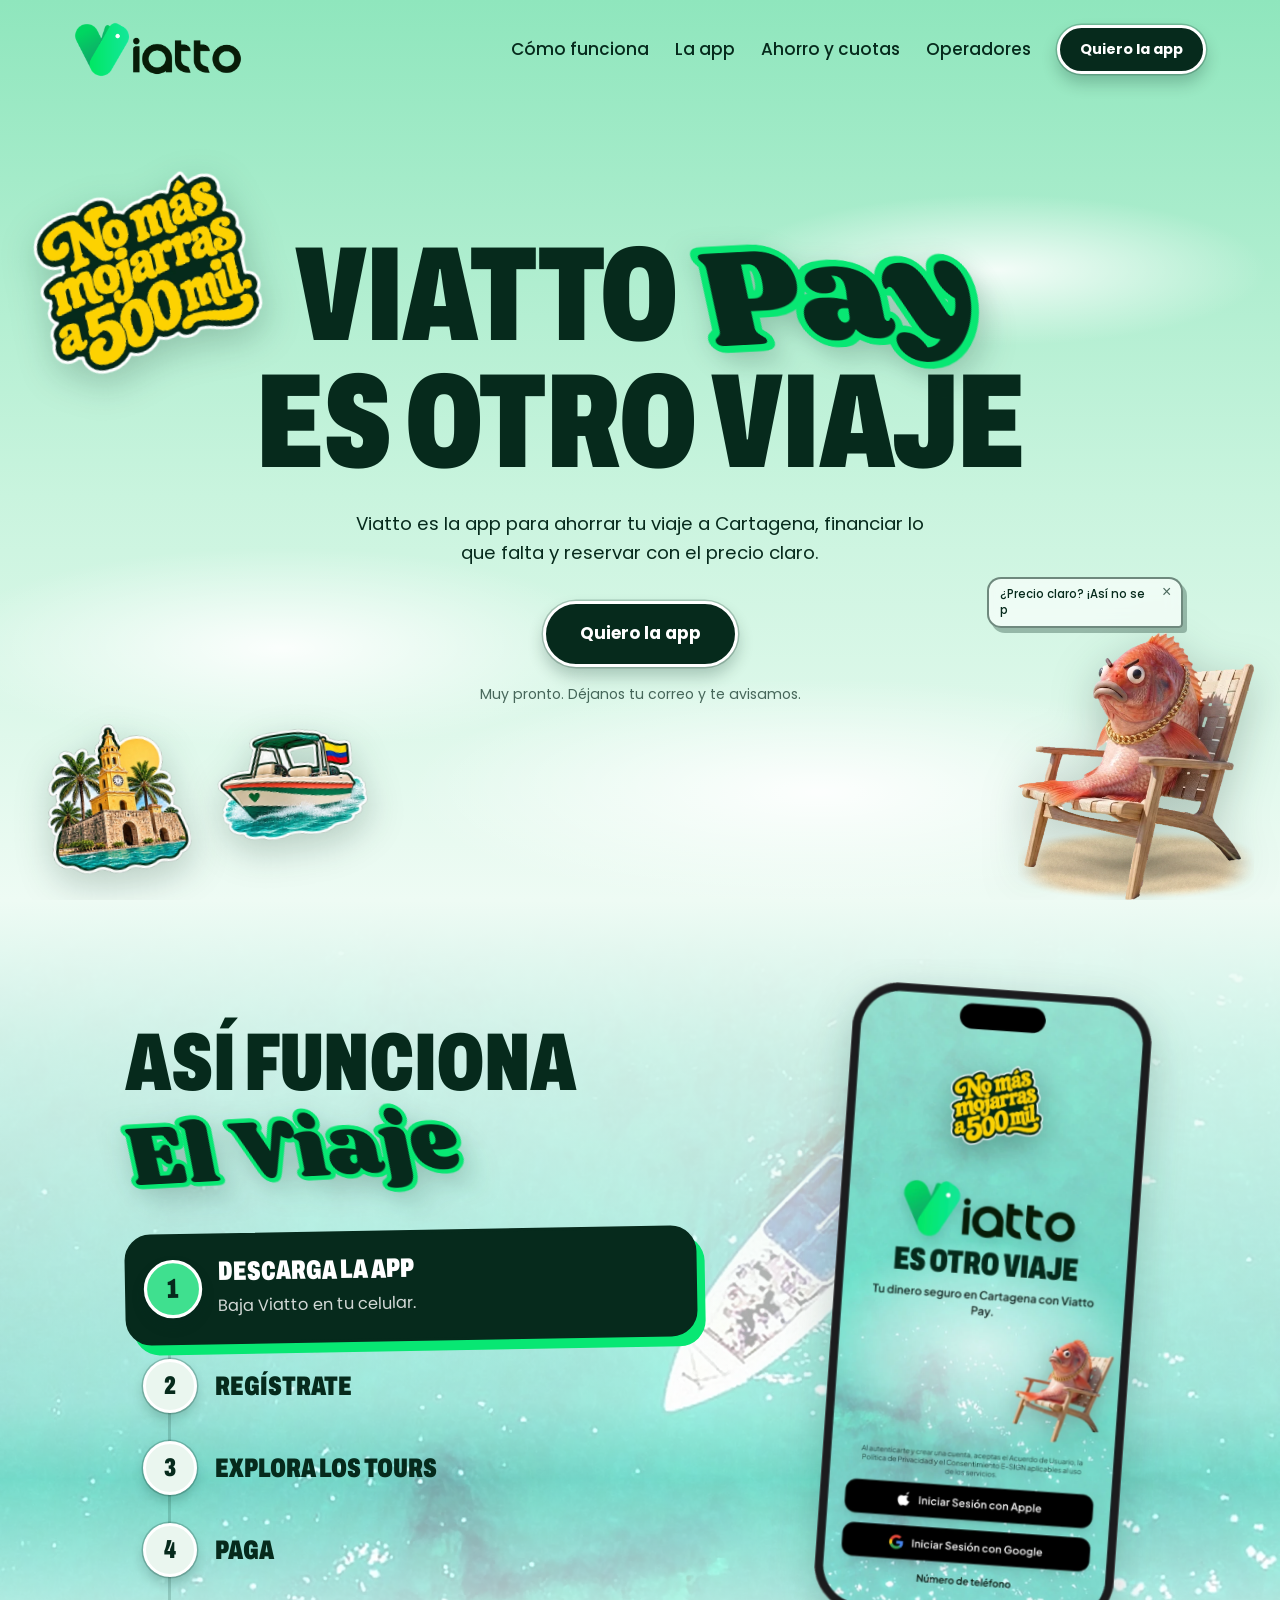
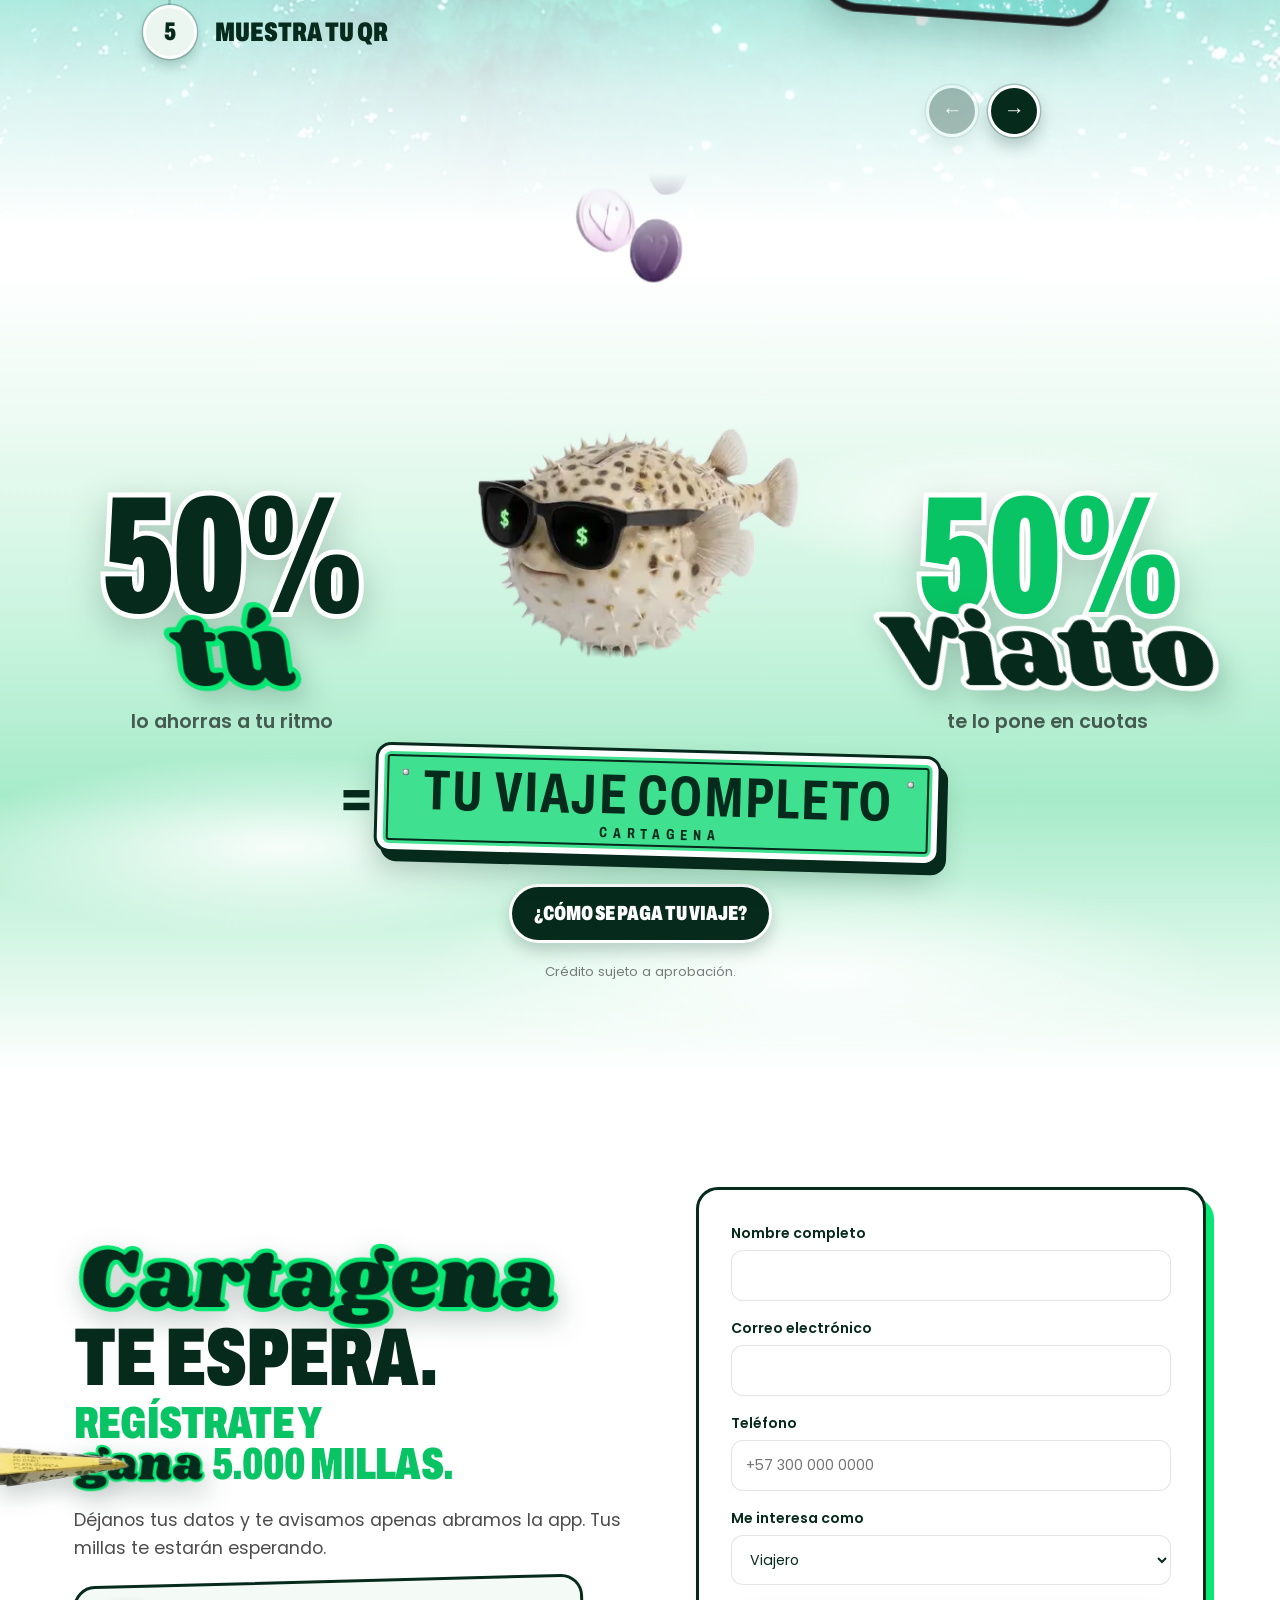
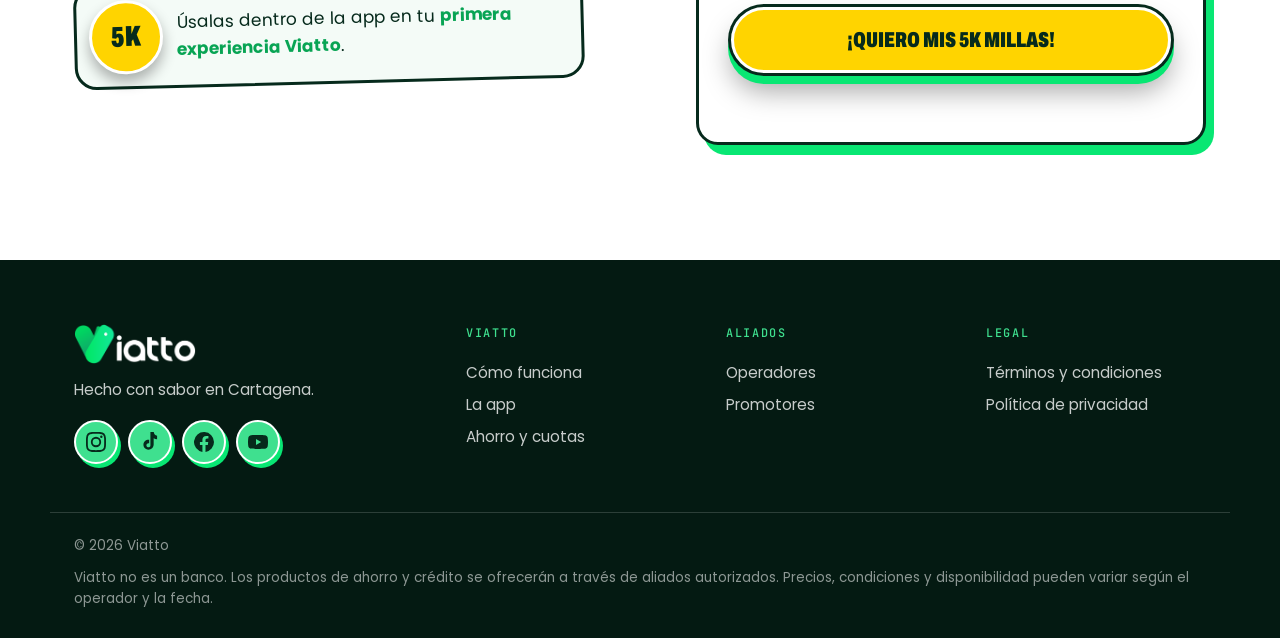
==== commit d91d576a: "Cangrejo: imagen siempre visible; el reinicio de la animación es solo un extra Co-Authored-By: Claud" ====
--- a/index.html
+++ b/index.html
@@ -658,9 +658,6 @@
         aspect-ratio: 1; /* reserva el espacio aunque la animación aún no haya cargado */
       }
       /* cada animación se muestra solo cuando ya cargó: nunca se ve el ícono de imagen rota */
-      #fish2Crab:not(.is-ready) { visibility: hidden; }
-      /* el cangrejo y su globo no asoman hasta que la animación esté lista */
-      #fish2:not(.has-crab) { visibility: hidden; }
       /* bucle de gestos (tenazas arriba, riendo): reemplaza al video cuando termina de romper el letrero */
       .fish2__gesto {
         position: absolute;
@@ -1125,7 +1122,7 @@
             <button type="button" class="crab__close" id="fish2Close" aria-label="Cerrar mensaje">×</button>
             <p>¿Tours con el precio a la vista? ¿Y yo de qué vivo?</p>
           </div>
-          <span class="fish2__stack" role="img" aria-label="El cangrejo rompe el letrero de 100 mil"><img class="fish2__crab" id="fish2Crab" alt="" /><img class="fish2__crab fish2__gesto" id="fish2Gesto" alt="" /></span>
+          <span class="fish2__stack" role="img" aria-label="El cangrejo rompe el letrero de 100 mil"><img class="fish2__crab" id="fish2Crab" src="assets/cangrejo-letrero.webp?v=4" alt="" /><img class="fish2__crab fish2__gesto" id="fish2Gesto" src="assets/cangrejo-gesto.webp?v=3" alt="" /></span>
         </div>
         <div class="wrap feat">
           <div>
@@ -1310,7 +1307,6 @@
         return (window.__crabFiles ||= Promise.all(
           ["assets/cangrejo-letrero.webp?v=4", "assets/cangrejo-gesto.webp?v=3"].map((u) => fetch(u).then((r) => r.blob())),
         ).then((files) => {
-          document.getElementById("fish2Gesto").src = URL.createObjectURL(files[1]);
           return files;
         }));
       }
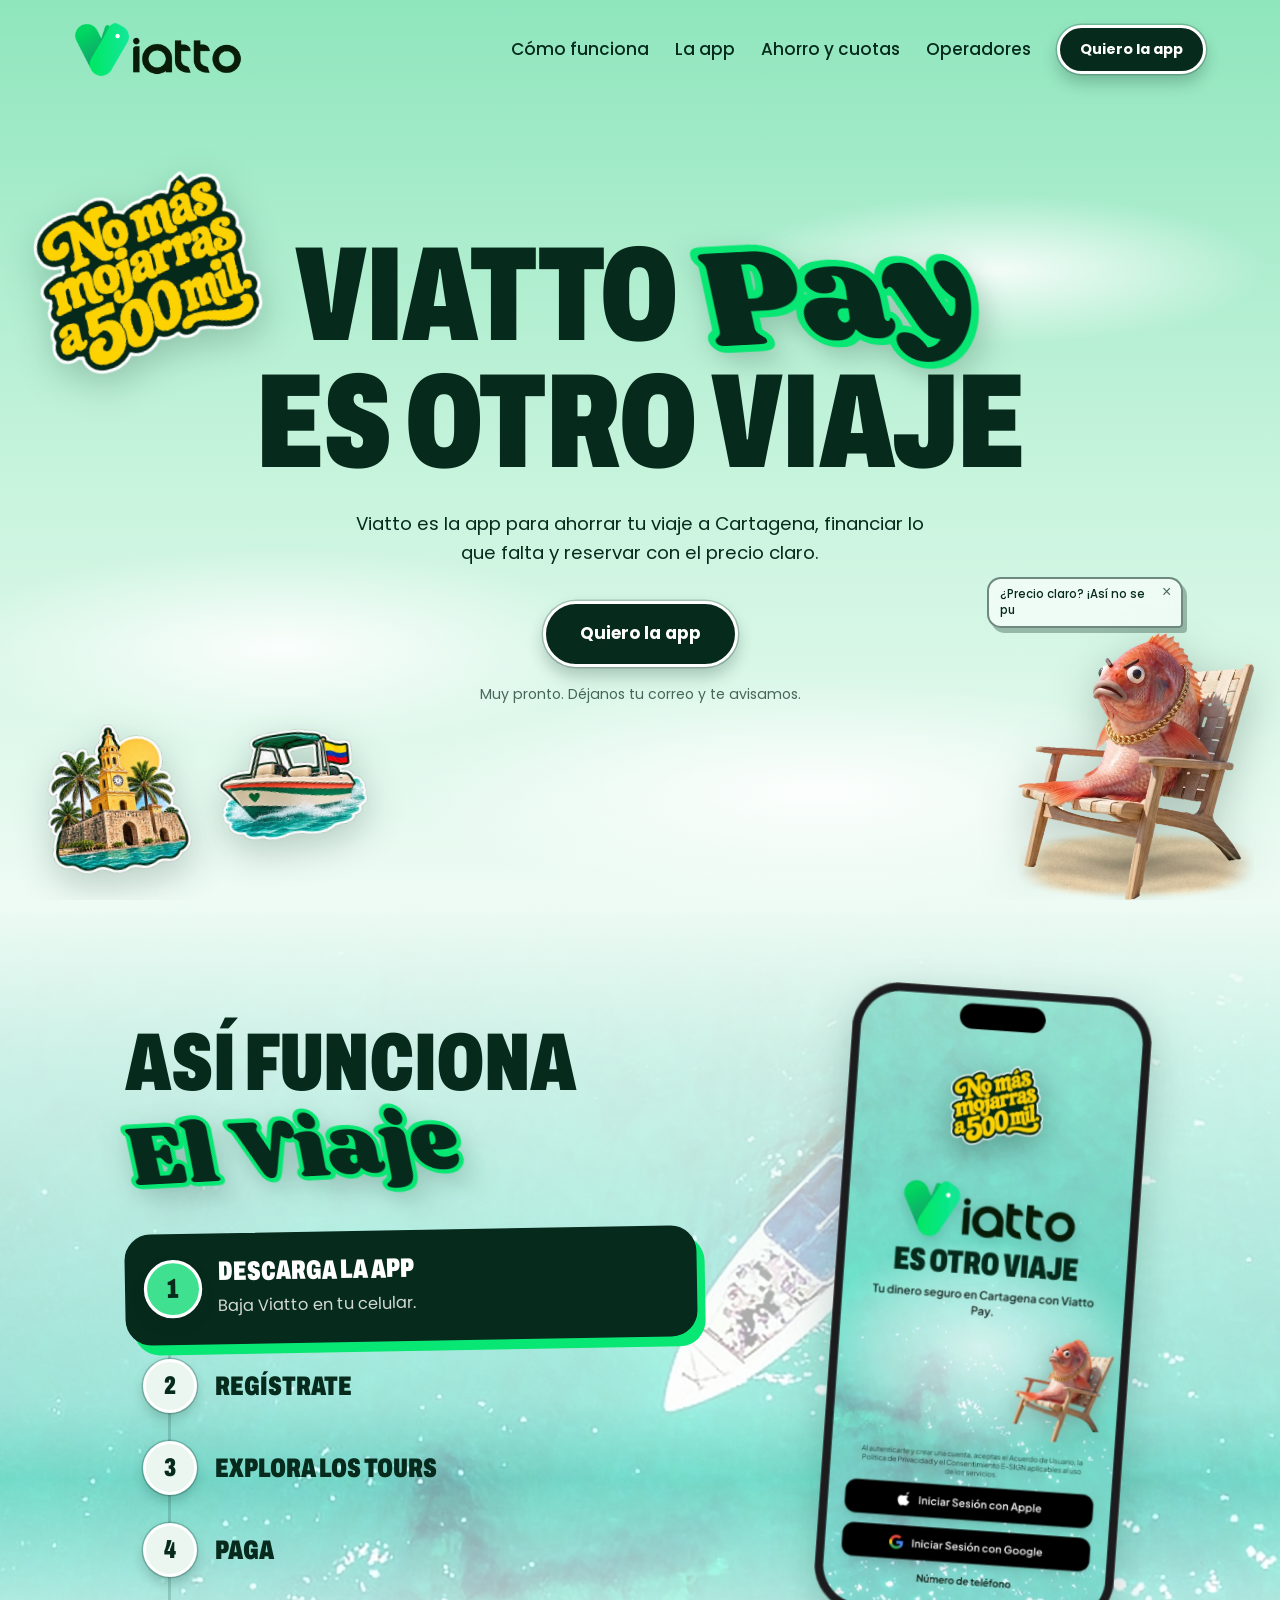
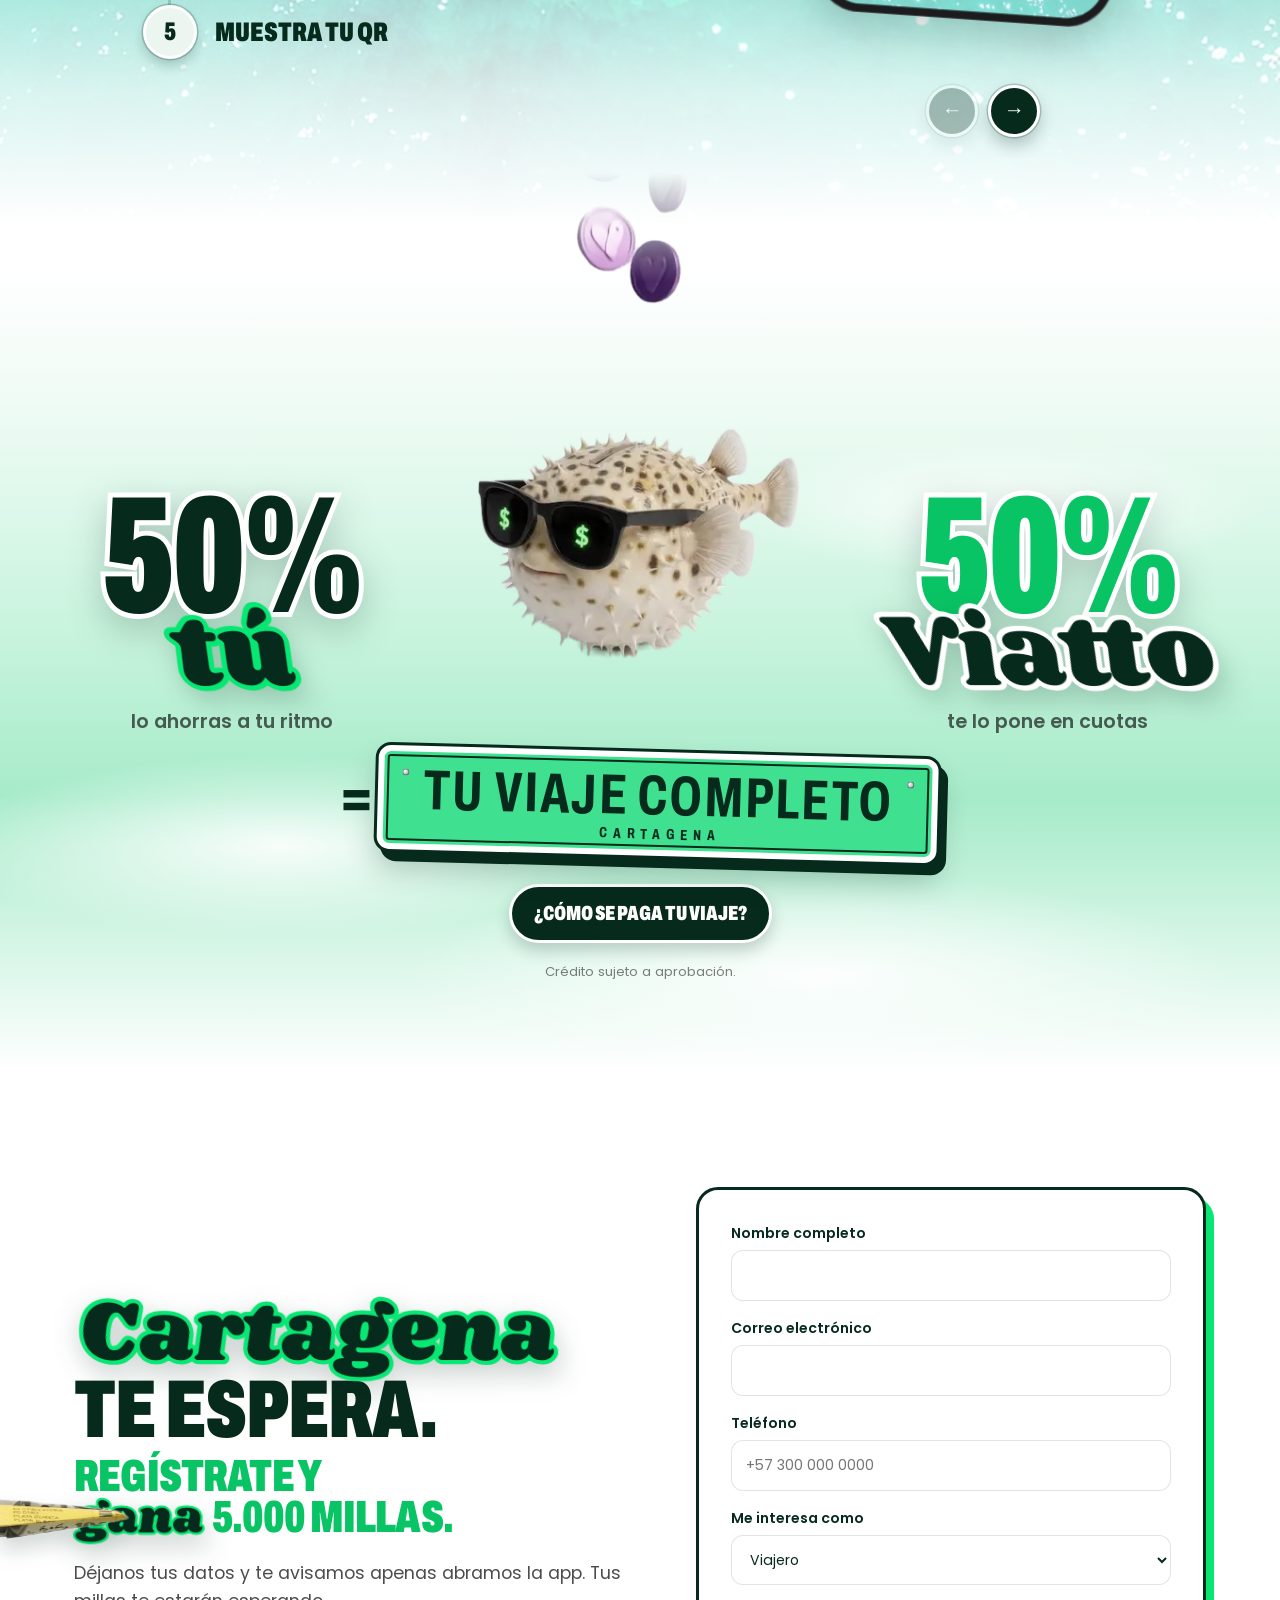
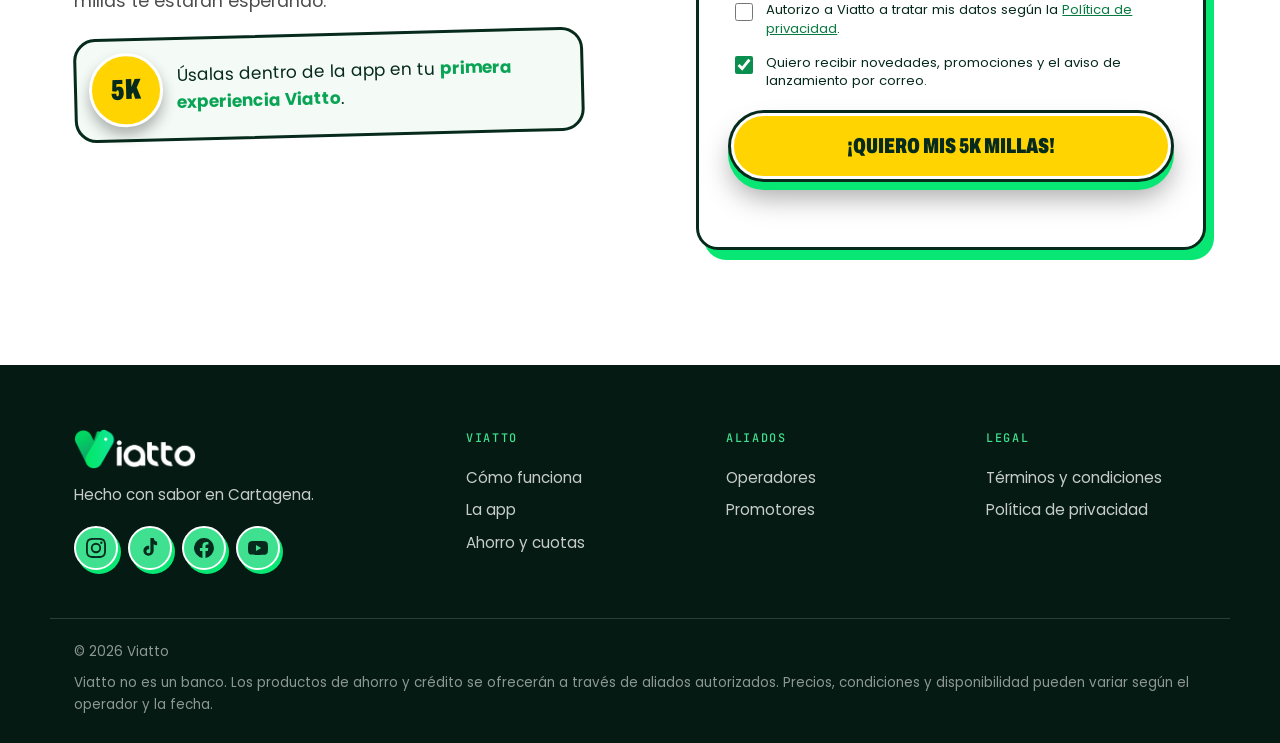
==== commit a28ec389: "Formulario conectado a base de datos, panel de registros y envío a Brevo; política de privacidad Co-" ====
--- a/index.html
+++ b/index.html
@@ -1076,6 +1076,13 @@
       }
     </style>
     <style>.t-mov { display: none; }</style>
+    <style>
+      .form__check { flex-direction: row !important; align-items: flex-start; gap: 10px !important; font-weight: 400 !important; font-size: 0.82rem !important; line-height: 1.4; }
+      .form__check input { width: 18px; height: 18px; margin-top: 2px; flex: none; accent-color: #0A8F4E; }
+      .form__check a { color: #0A7A43; }
+      .form__trampa { position: absolute; left: -9999px; width: 1px; height: 1px; opacity: 0; }
+      .btn-millas:disabled { opacity: .6; cursor: wait; }
+    </style>
     <link rel="stylesheet" href="propuesta-3-movil.css" />
   </head>
   <body>
@@ -1192,7 +1199,10 @@
                 <option>Operador</option>
               </select>
             </label>
-            <button class="btn-millas" type="submit">¡Quiero mis 5K millas!</button>
+            <label class="form__check" for="f-datos"><input id="f-datos" name="acepta_datos" type="checkbox" required /> <span>Autorizo a Viatto a tratar mis datos según la <a href="politica-de-privacidad.html" target="_blank" rel="noopener">Política de privacidad</a>.</span></label>
+            <label class="form__check" for="f-mkt"><input id="f-mkt" name="acepta_marketing" type="checkbox" checked /> <span>Quiero recibir novedades, promociones y el aviso de lanzamiento por correo.</span></label>
+            <input class="form__trampa" name="empresa" type="text" tabindex="-1" autocomplete="off" aria-hidden="true" />
+            <button class="btn-millas" type="submit" id="formBtn">¡Quiero mis 5K millas!</button>
             <p class="form__msg" id="formMsg" role="status" aria-live="polite"></p>
           </form>
         </div>
@@ -1225,7 +1235,7 @@
         <div>
           <h4>Legal</h4>
           <span>Términos y condiciones</span>
-          <span>Política de privacidad</span>
+          <a href="politica-de-privacidad.html">Política de privacidad</a>
         </div>
       </div>
       <div class="wrap footer__legal">
@@ -1536,8 +1546,30 @@
         if (!okNombre) msg.textContent = "Escribe tu nombre.";
         else if (!okCorreo) msg.textContent = "Revisa el correo: falta algo, por ejemplo la @ o el dominio.";
         else if (!okTel) msg.textContent = "Escribe tu número de teléfono.";
-        else msg.textContent = "Formulario de demostración: aún no está conectado, tus datos no se enviaron y las millas aún no se asignan.";
+        else if (!form.acepta_datos.checked) { msg.classList.add("is-bad"); msg.textContent = "Para registrarte, autoriza el tratamiento de tus datos."; }
+        else enviar();
       });
+      // Envía el registro a la base de datos de Viatto (api/registro.php en Hostinger)
+      async function enviar() {
+        const btn = document.getElementById("formBtn");
+        const q = new URLSearchParams(location.search);
+        const datos = {
+          nombre: form.nombre.value.trim(), correo: form.correo.value.trim(), telefono: form.telefono.value.trim(),
+          perfil: form.perfil.value, acepta_datos: form.acepta_datos.checked, acepta_marketing: form.acepta_marketing.checked,
+          empresa: form.empresa.value, origen: location.pathname,
+          utm_source: q.get("utm_source") || "", utm_medium: q.get("utm_medium") || "", utm_campaign: q.get("utm_campaign") || "",
+        };
+        btn.disabled = true; msg.classList.remove("is-bad"); msg.textContent = "Enviando…";
+        try {
+          const r = await fetch("api/registro.php", { method: "POST", headers: { "Content-Type": "application/json" }, body: JSON.stringify(datos) });
+          const j = await r.json().catch(() => ({}));
+          if (!r.ok || !j.ok) throw new Error(j.error || "No pudimos enviar tu registro. Intenta de nuevo.");
+          msg.textContent = j.repetido ? "Ya estabas registrado con ese correo. Te avisaremos apenas abramos la app." : "¡Listo, " + datos.nombre.split(" ")[0] + "! Quedaste registrado. Te avisaremos apenas abramos la app.";
+          form.reset();
+        } catch (err) {
+          msg.classList.add("is-bad"); msg.textContent = err.message;
+        } finally { btn.disabled = false; }
+      }
 
     </script>
   </body>
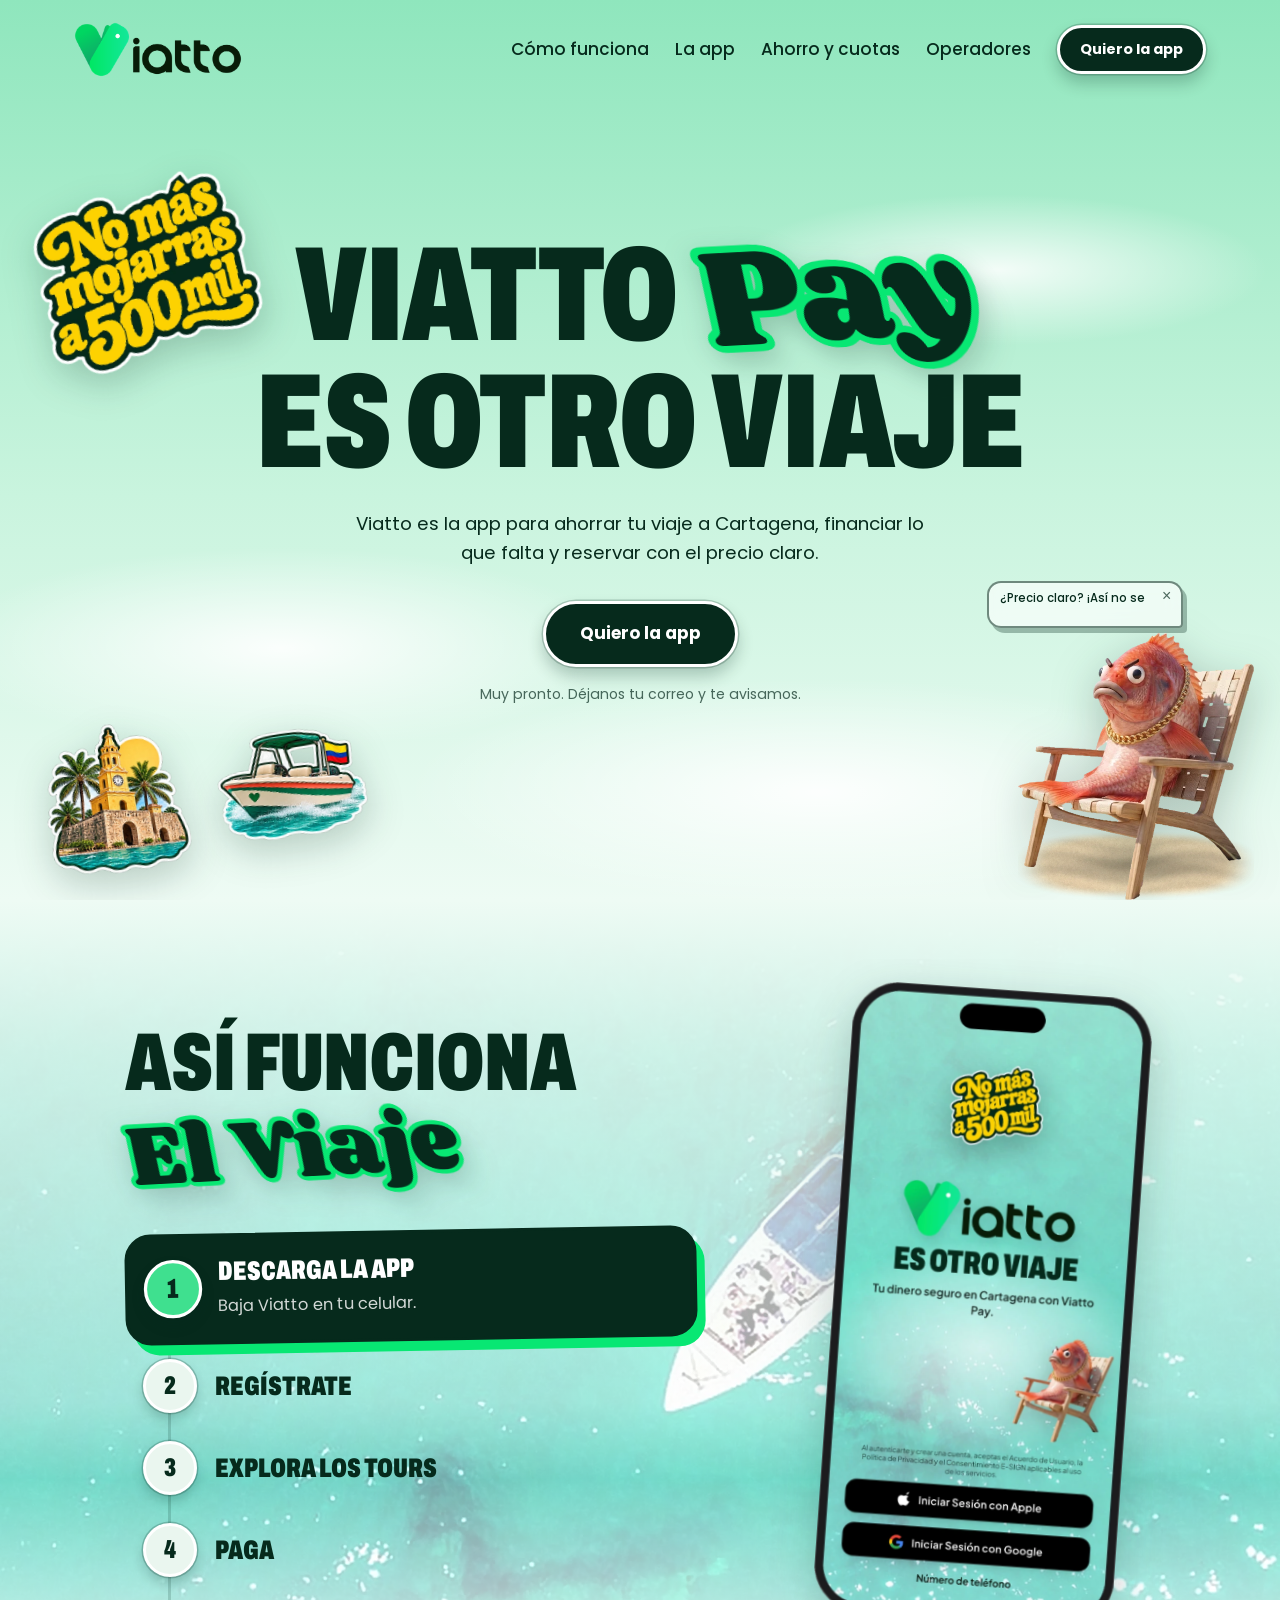
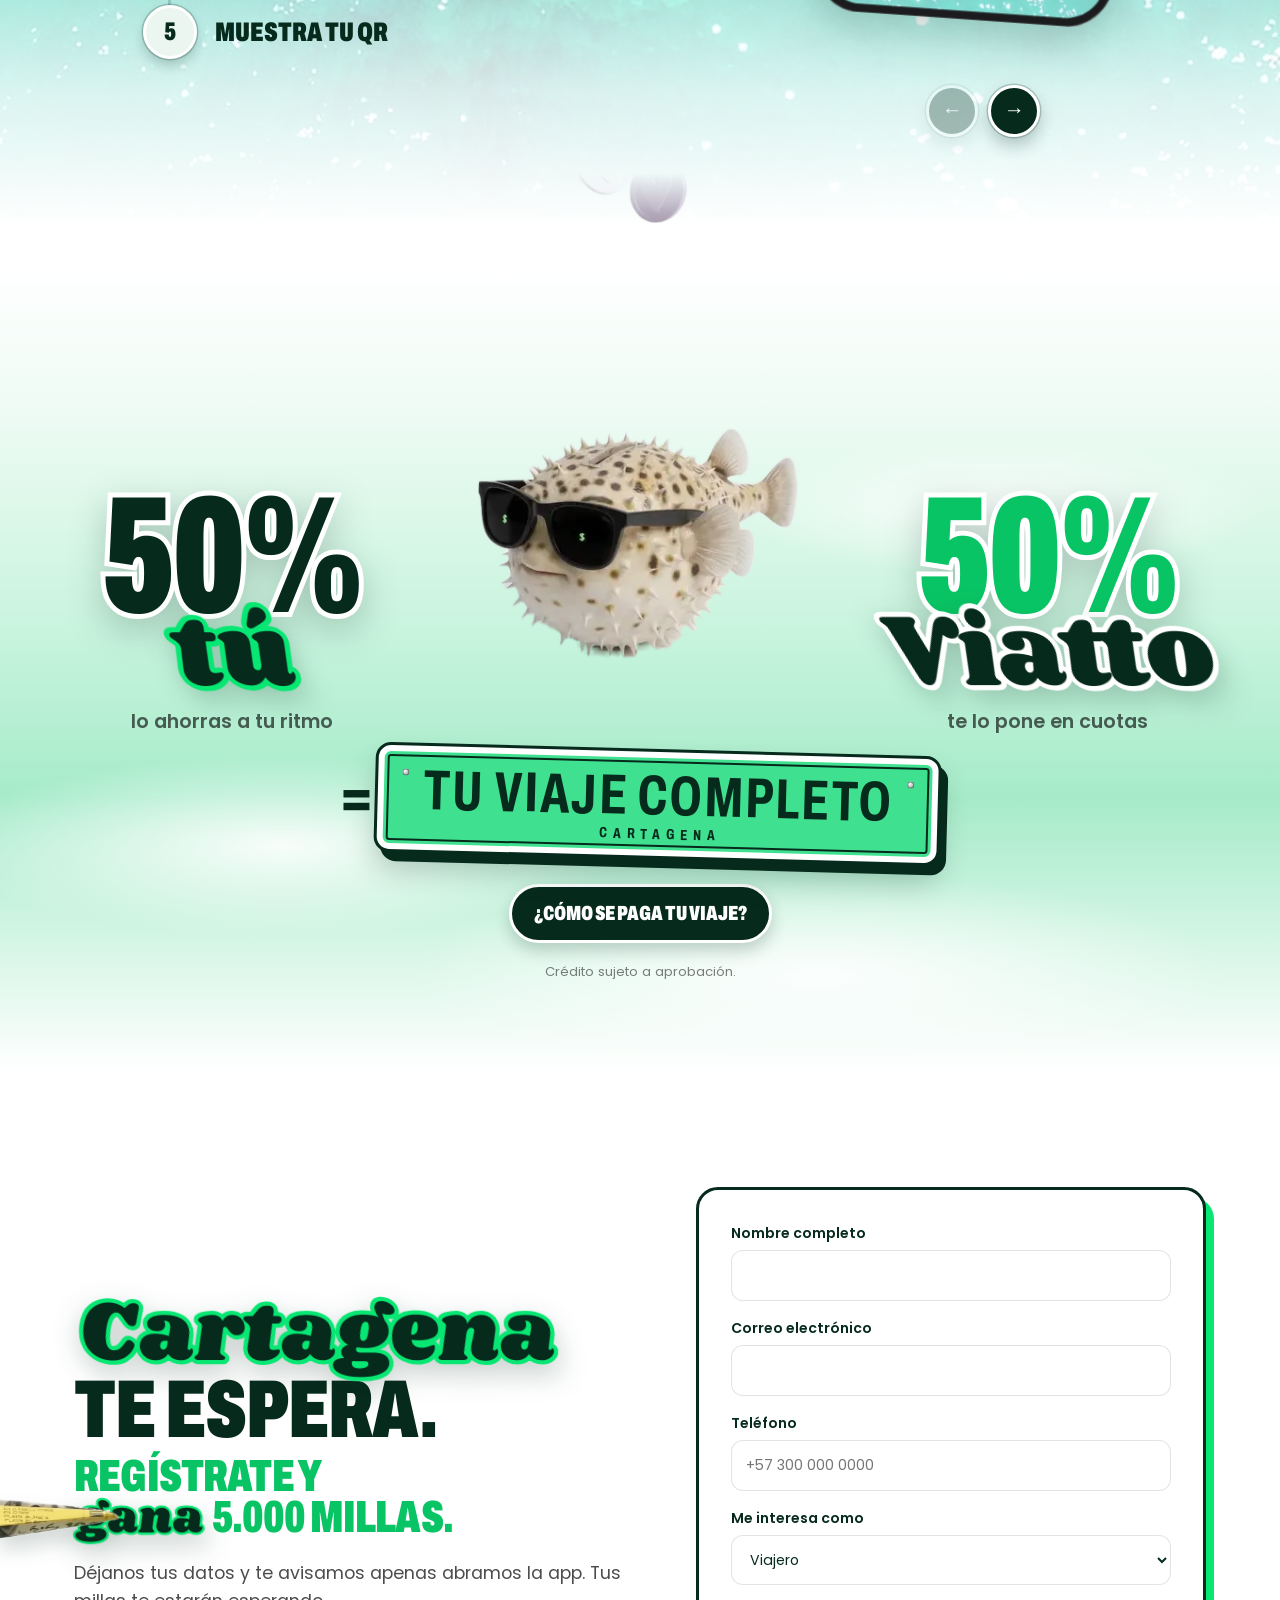
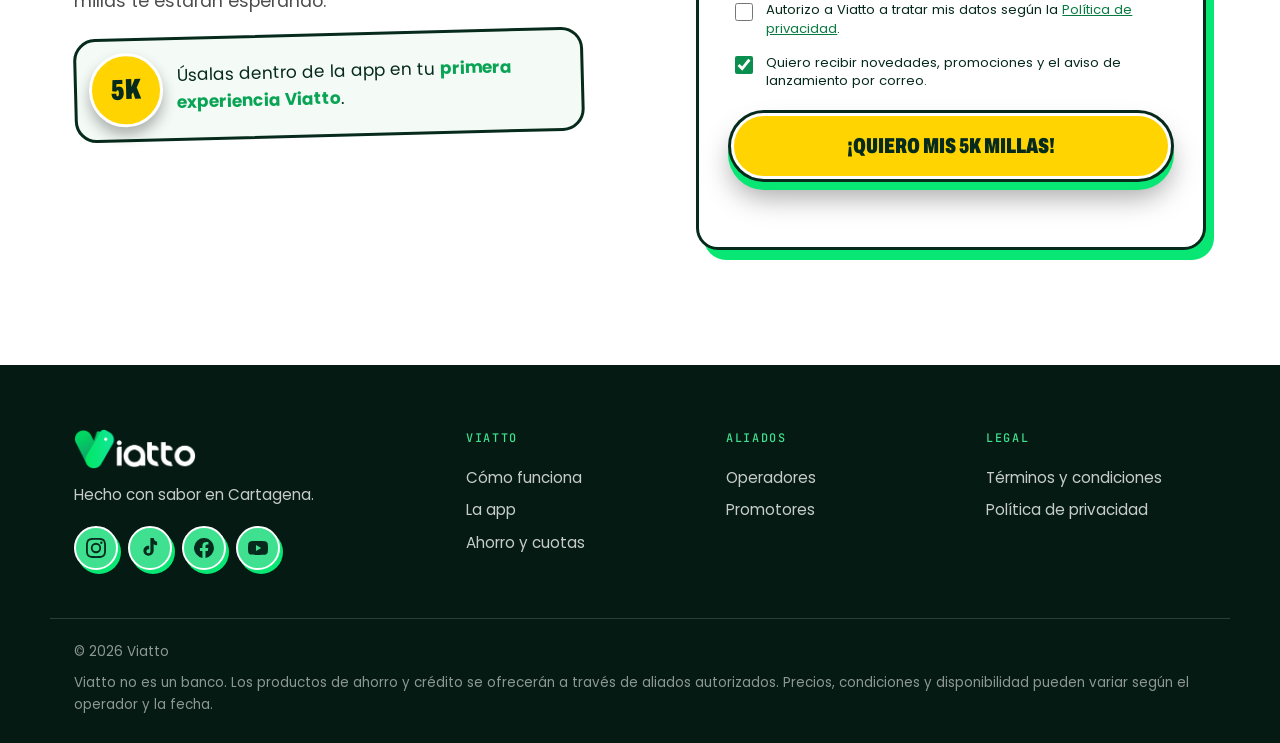
==== commit 663d5666: "Ventana de gracias al terminar el registro Co-Authored-By: Claude Opus 5.5 <noreply@anthropic.com>" ====
--- a/index.html
+++ b/index.html
@@ -1082,6 +1082,19 @@
       .form__check a { color: #0A7A43; }
       .form__trampa { position: absolute; left: -9999px; width: 1px; height: 1px; opacity: 0; }
       .btn-millas:disabled { opacity: .6; cursor: wait; }
+    </style>
+    <style>
+      /* Ventana de gracias al terminar el registro */
+      .gracias { position: fixed; inset: 0; z-index: 100; display: grid; place-items: center; padding: 16px; background: rgba(6, 42, 28, 0.6); }
+      .gracias[hidden] { display: none; }
+      .gracias__box { position: relative; width: min(440px, 100%); padding: 40px 28px 28px; border: 3px solid #062A1C; border-radius: 26px; background: #fff; color: #062A1C; text-align: center; box-shadow: 8px 10px 0 #08e773; animation: gracias-in 0.35s cubic-bezier(0.3, 1.4, 0.5, 1); }
+      .gracias__medalla { display: grid; place-items: center; width: 84px; height: 84px; margin: -82px auto 14px; border: 4px solid #fff; border-radius: 50%; background: #ffd400; font: 900 2rem "Archivo", sans-serif; font-stretch: 68%; box-shadow: 0 8px 16px rgba(0, 0, 0, 0.2); animation: millas-pop 2.4s ease-in-out infinite; }
+      .gracias h3 { margin: 0 0 10px; font: 900 1.8rem/1.05 "Archivo", sans-serif; font-stretch: 68%; text-transform: uppercase; }
+      .gracias p { margin: 0 0 22px; font-size: 1rem; line-height: 1.5; color: rgba(6, 42, 28, 0.8); }
+      .gracias p strong { color: #0A8F4E; }
+      .gracias__x { position: absolute; top: 10px; right: 14px; border: 0; background: none; font-size: 1.8rem; line-height: 1; color: #062A1C; cursor: pointer; }
+      .gracias__ok { margin-top: 0; }
+      @keyframes gracias-in { from { opacity: 0; transform: translateY(20px) scale(0.92); } to { opacity: 1; transform: none; } }
     </style>
     <link rel="stylesheet" href="propuesta-3-movil.css" />
   </head>
@@ -1208,6 +1221,16 @@
         </div>
       </section>
     </main>
+
+    <div class="gracias" id="gracias" hidden role="dialog" aria-modal="true" aria-labelledby="graciasTitulo">
+      <div class="gracias__box">
+        <button type="button" class="gracias__x" id="graciasX" aria-label="Cerrar">×</button>
+        <div class="gracias__medalla">5K</div>
+        <h3 id="graciasTitulo">¡Gracias por registrarte<span id="graciasNombre"></span>!</h3>
+        <p>Gracias por registrarte en Viatto Pay. Tus <strong>5.000 millas de bienvenida</strong> te estarán esperando para tu primera experiencia en Cartagena.</p>
+        <button type="button" class="btn-millas gracias__ok" id="graciasOk">¡Listo!</button>
+      </div>
+    </div>
 
     <footer class="footer">
       <div class="wrap footer__in">
@@ -1549,6 +1572,13 @@
         else if (!form.acepta_datos.checked) { msg.classList.add("is-bad"); msg.textContent = "Para registrarte, autoriza el tratamiento de tus datos."; }
         else enviar();
       });
+      // Cerrar la ventana de gracias (botón, X, clic afuera o Escape)
+      const gracias = document.getElementById("gracias");
+      const cerrarGracias = () => { gracias.hidden = true; };
+      document.getElementById("graciasOk").onclick = cerrarGracias;
+      document.getElementById("graciasX").onclick = cerrarGracias;
+      gracias.addEventListener("click", (e) => { if (e.target === gracias) cerrarGracias(); });
+      document.addEventListener("keydown", (e) => { if (e.key === "Escape" && !gracias.hidden) cerrarGracias(); });
       // Envía el registro a la base de datos de Viatto (api/registro.php en Hostinger)
       async function enviar() {
         const btn = document.getElementById("formBtn");
@@ -1566,6 +1596,10 @@
           if (!r.ok || !j.ok) throw new Error(j.error || "No pudimos enviar tu registro. Intenta de nuevo.");
           msg.textContent = j.repetido ? "Ya estabas registrado con ese correo. Te avisaremos apenas abramos la app." : "¡Listo, " + datos.nombre.split(" ")[0] + "! Quedaste registrado. Te avisaremos apenas abramos la app.";
           form.reset();
+          // abre la ventana de gracias con el nombre de la persona
+          document.getElementById("graciasNombre").textContent = j.repetido ? "" : ", " + datos.nombre.split(" ")[0];
+          document.getElementById("gracias").hidden = false;
+          document.getElementById("graciasOk").focus();
         } catch (err) {
           msg.classList.add("is-bad"); msg.textContent = err.message;
         } finally { btn.disabled = false; }
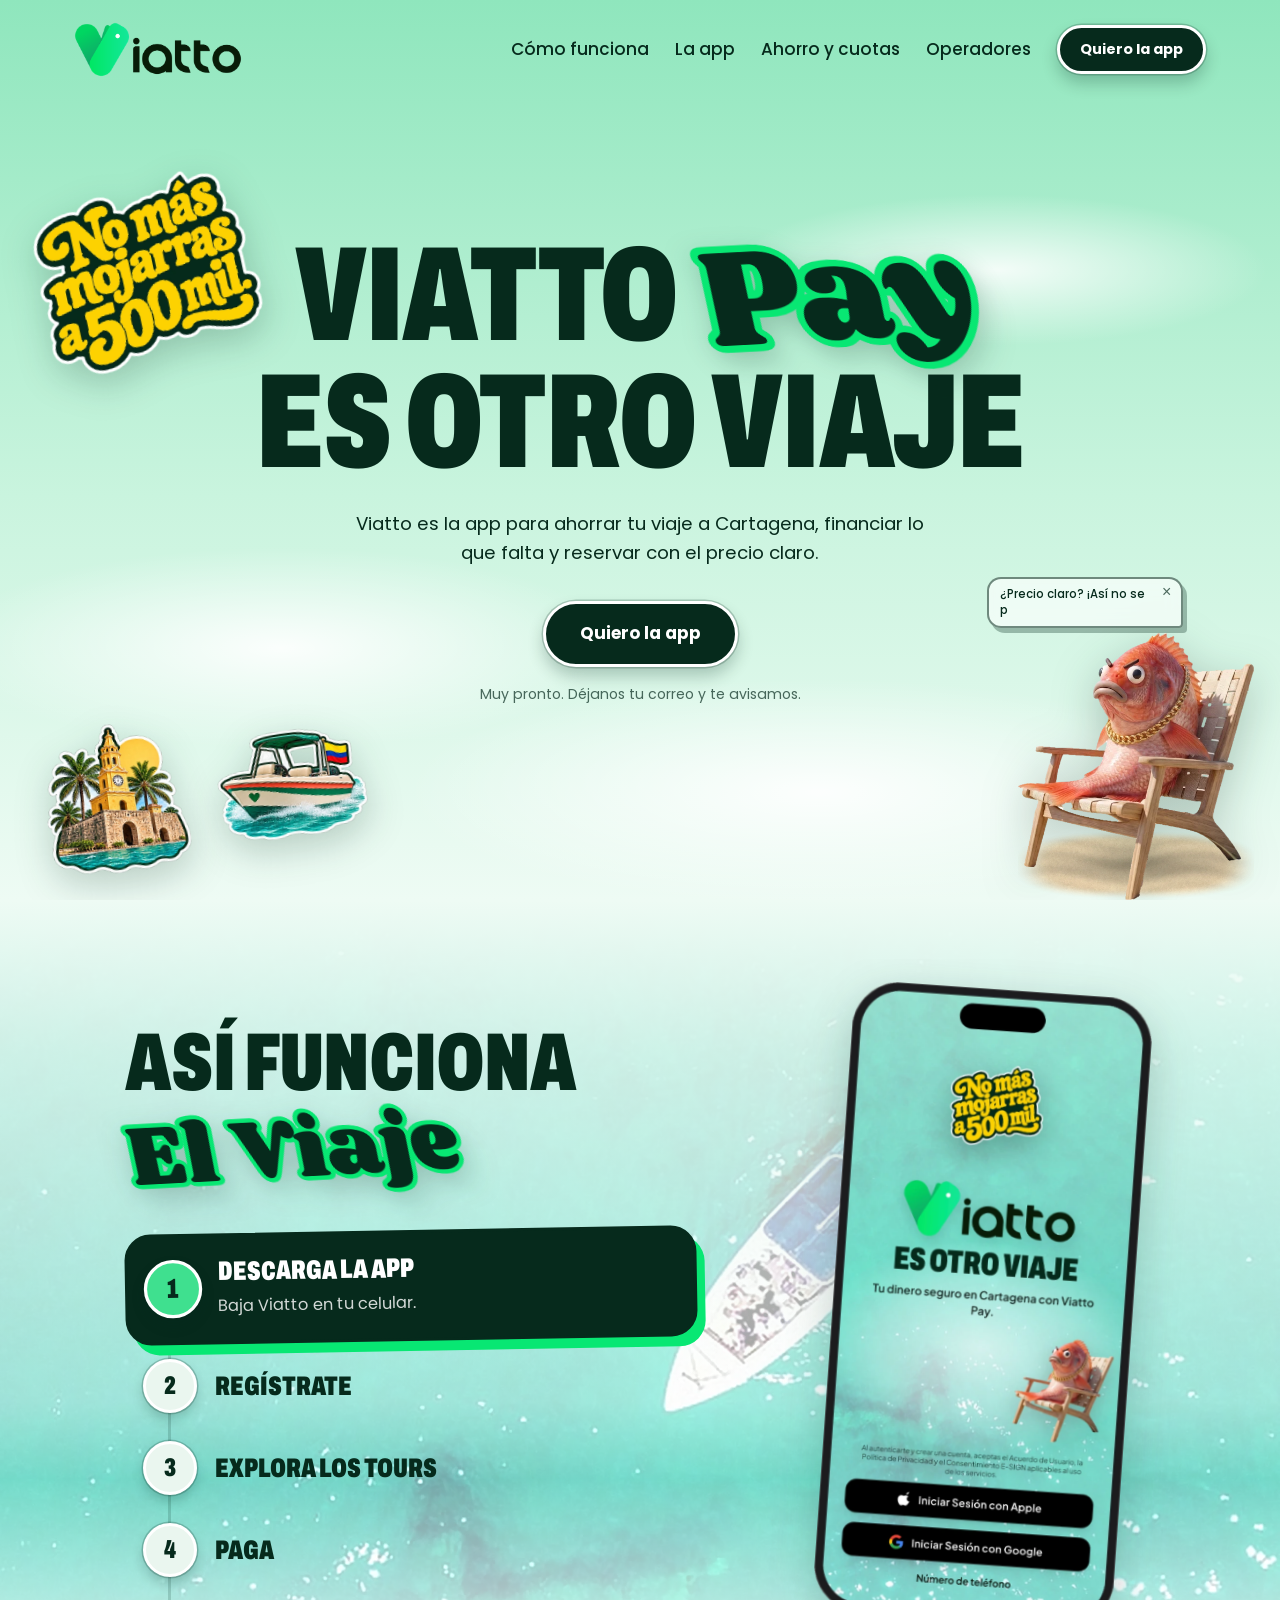
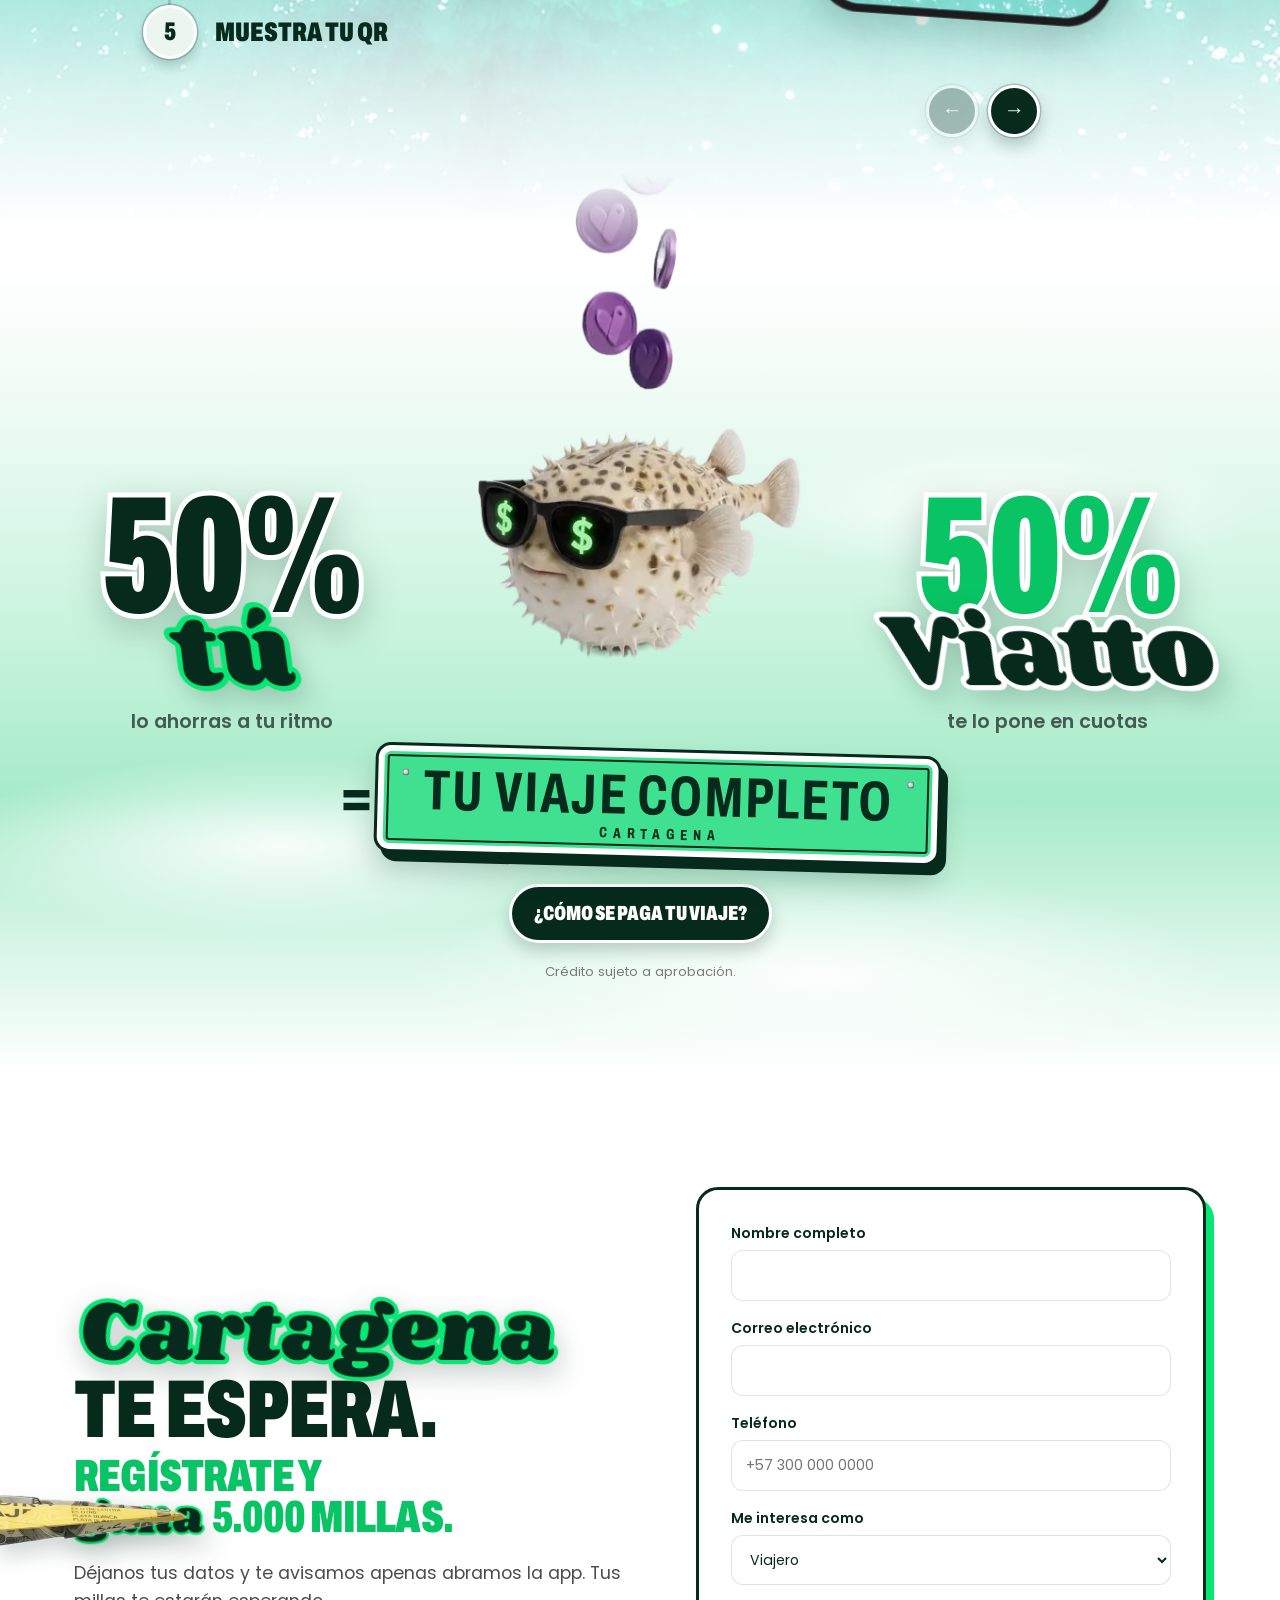
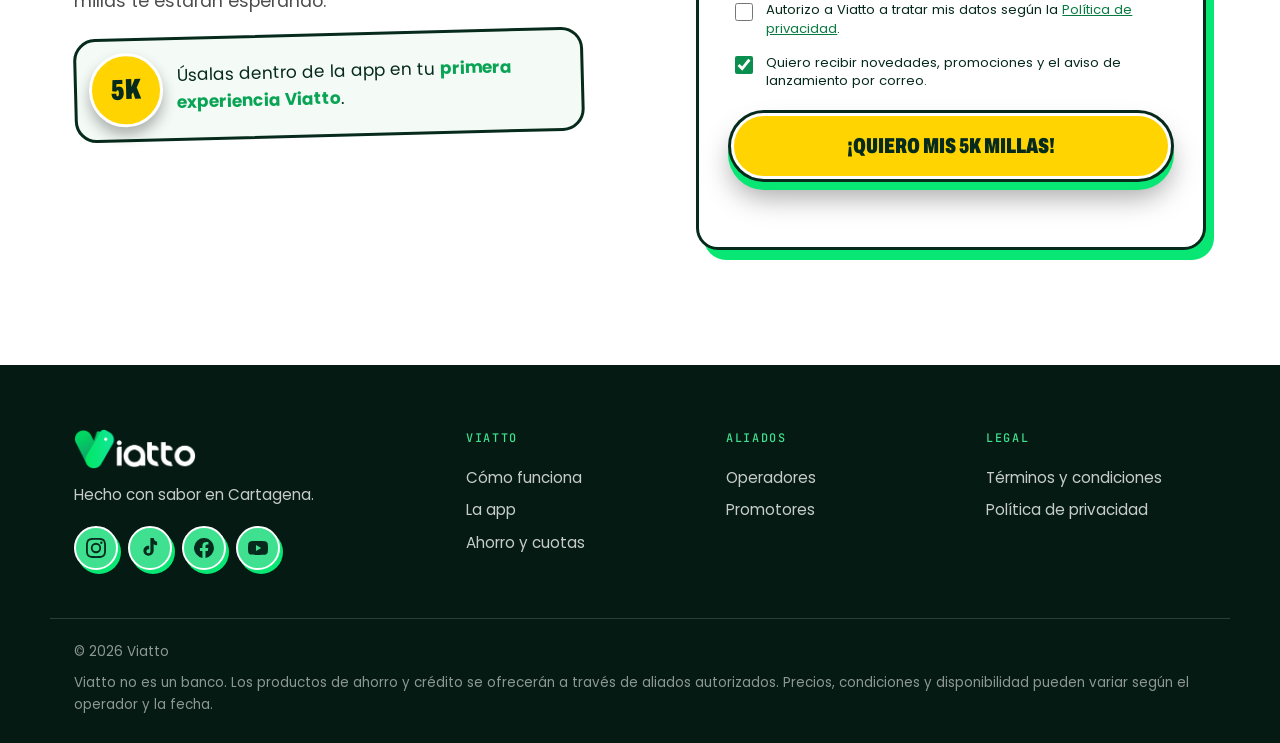
==== commit 45a7f4ad: "Ventana de gracias: título sin repetir el texto Co-Authored-By: Claude Opus 5.5 <noreply@anthropic.c" ====
--- a/index.html
+++ b/index.html
@@ -1226,7 +1226,7 @@
       <div class="gracias__box">
         <button type="button" class="gracias__x" id="graciasX" aria-label="Cerrar">×</button>
         <div class="gracias__medalla">5K</div>
-        <h3 id="graciasTitulo">¡Gracias por registrarte<span id="graciasNombre"></span>!</h3>
+        <h3 id="graciasTitulo">¡Ya estás en la lista<span id="graciasNombre"></span>!</h3>
         <p>Gracias por registrarte en Viatto Pay. Tus <strong>5.000 millas de bienvenida</strong> te estarán esperando para tu primera experiencia en Cartagena.</p>
         <button type="button" class="btn-millas gracias__ok" id="graciasOk">¡Listo!</button>
       </div>
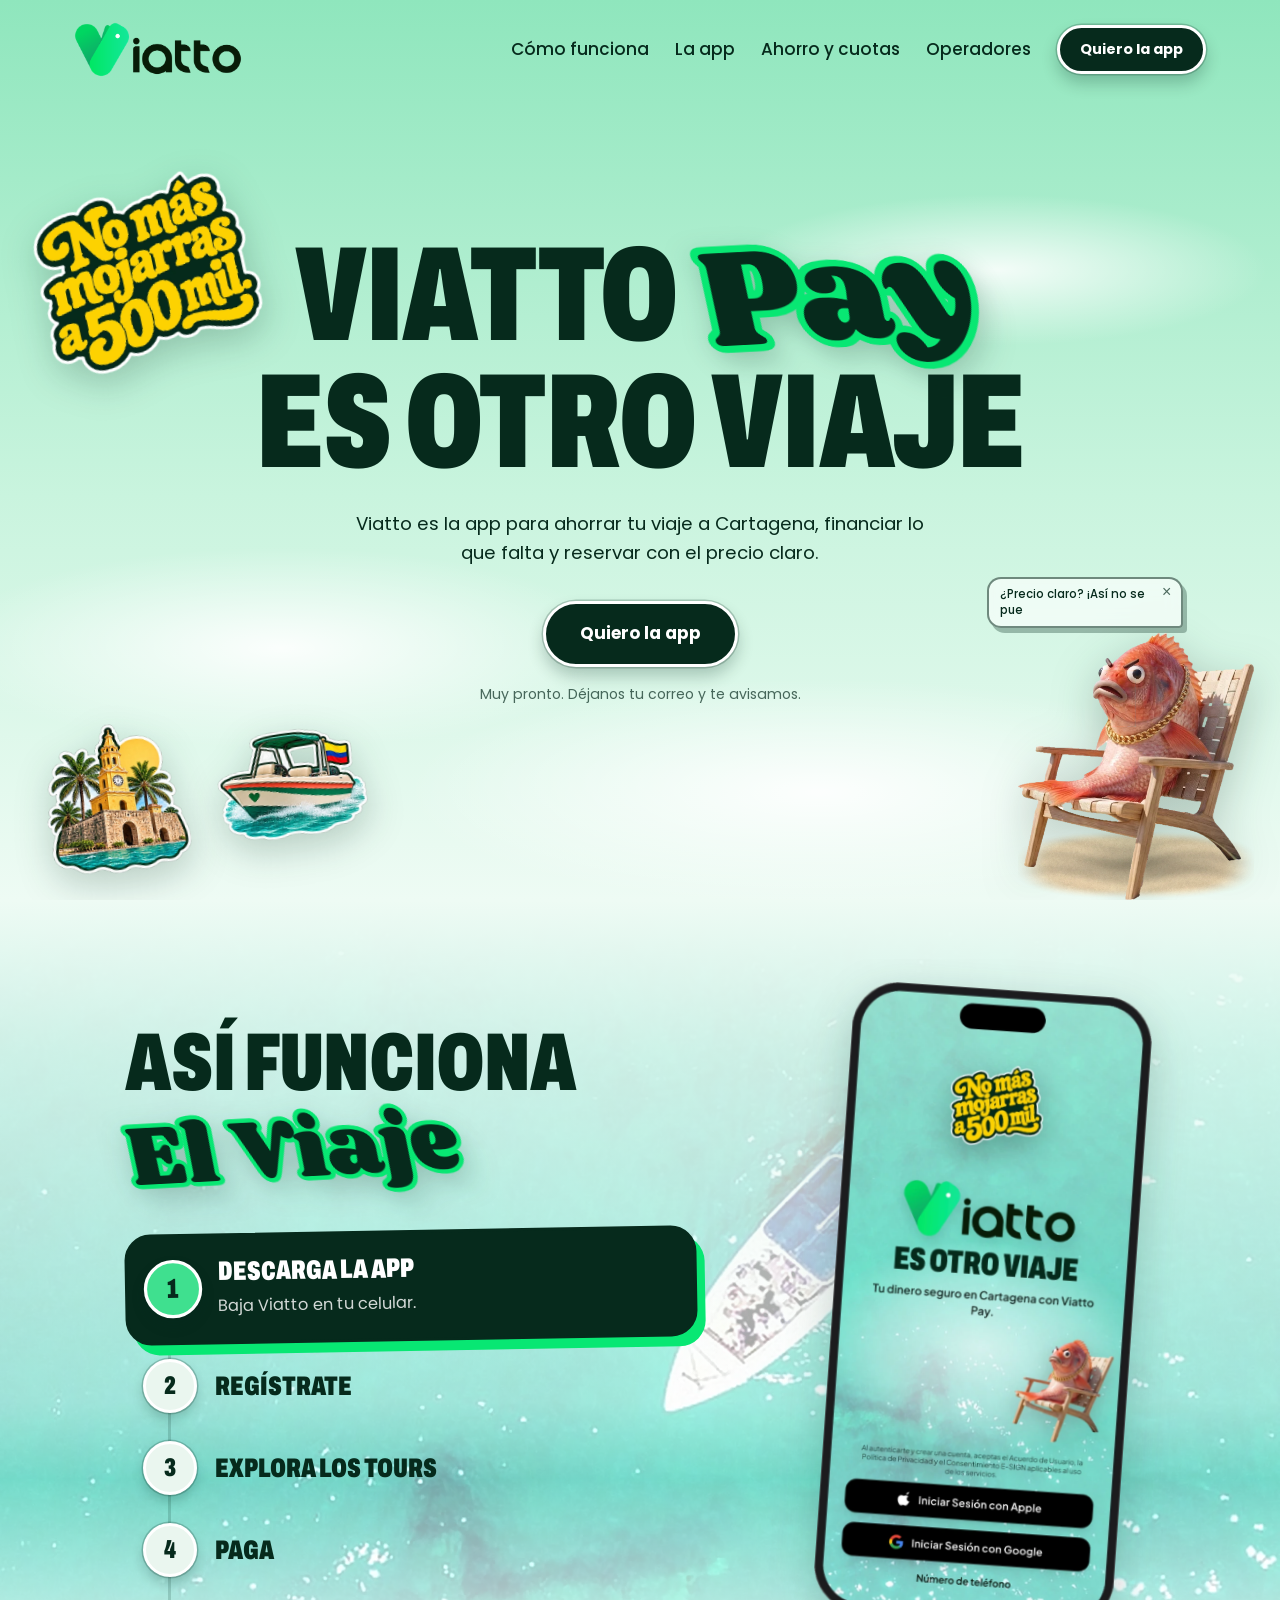
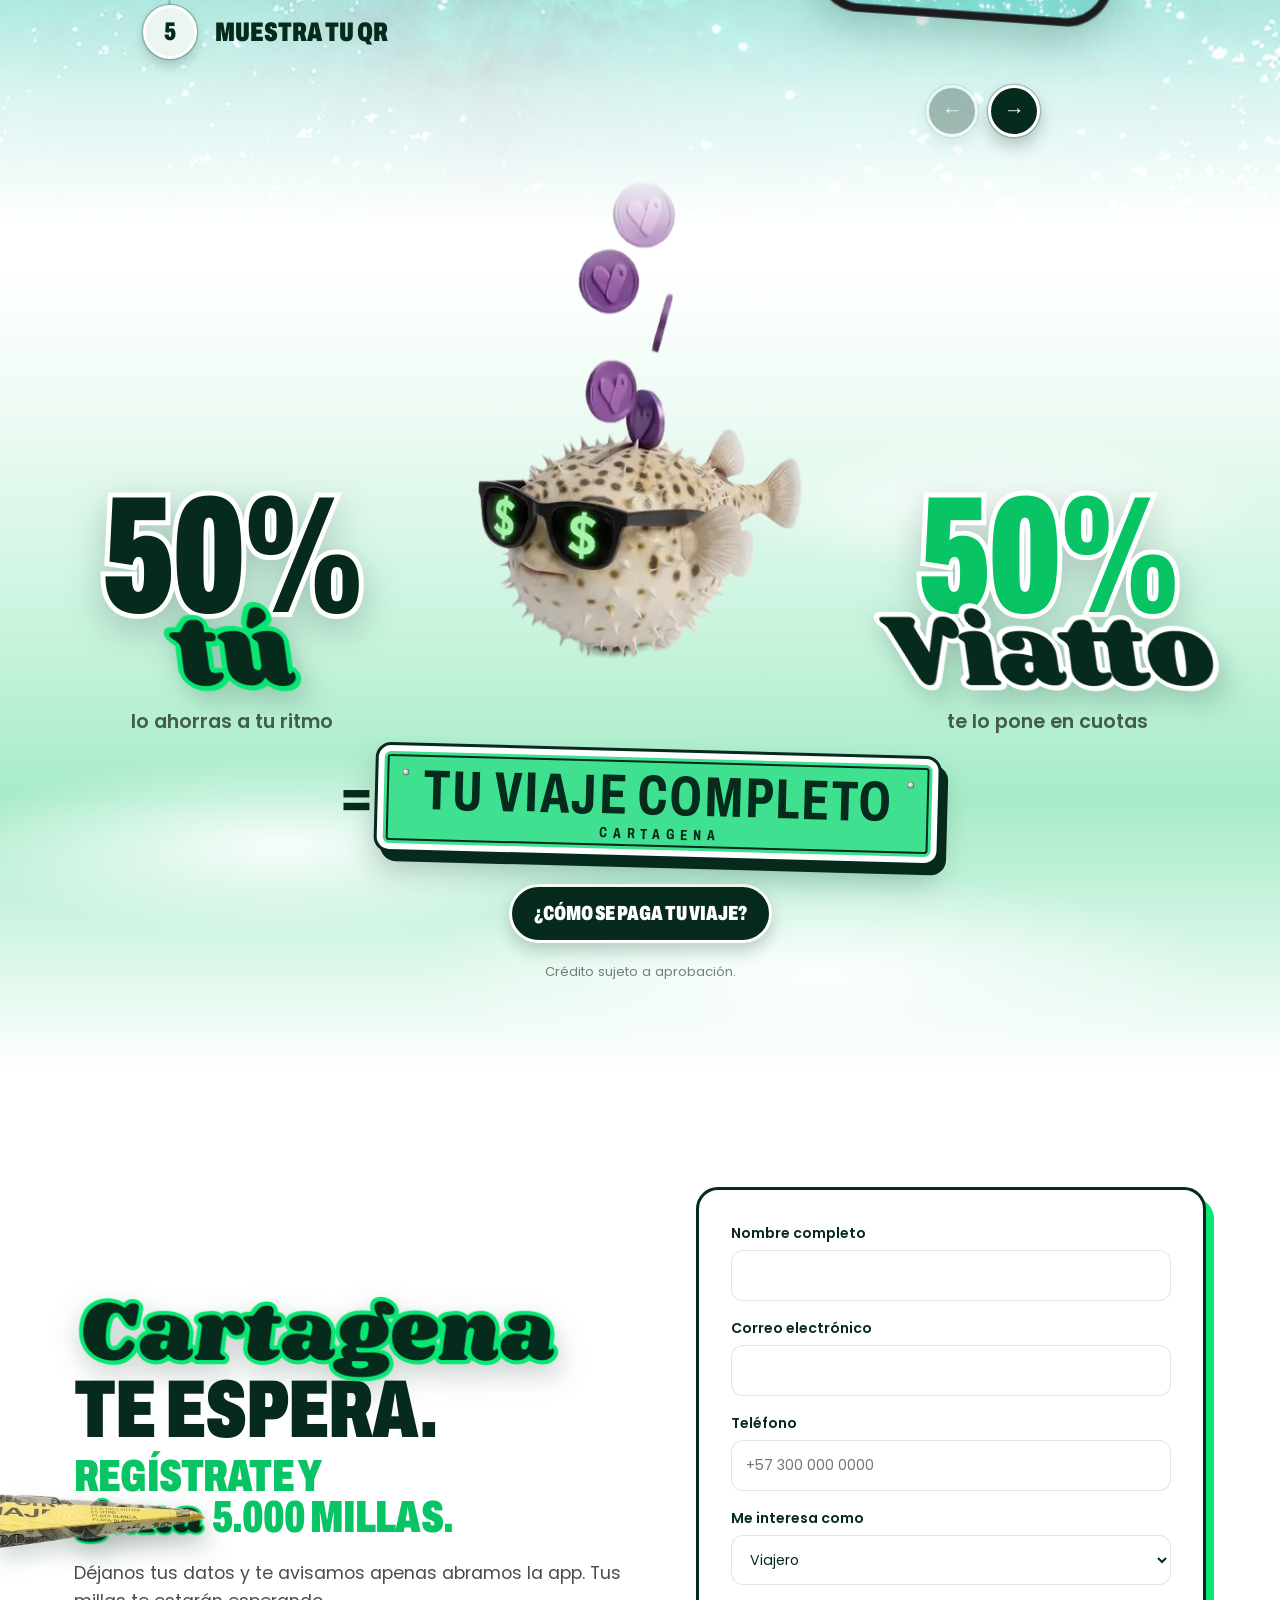
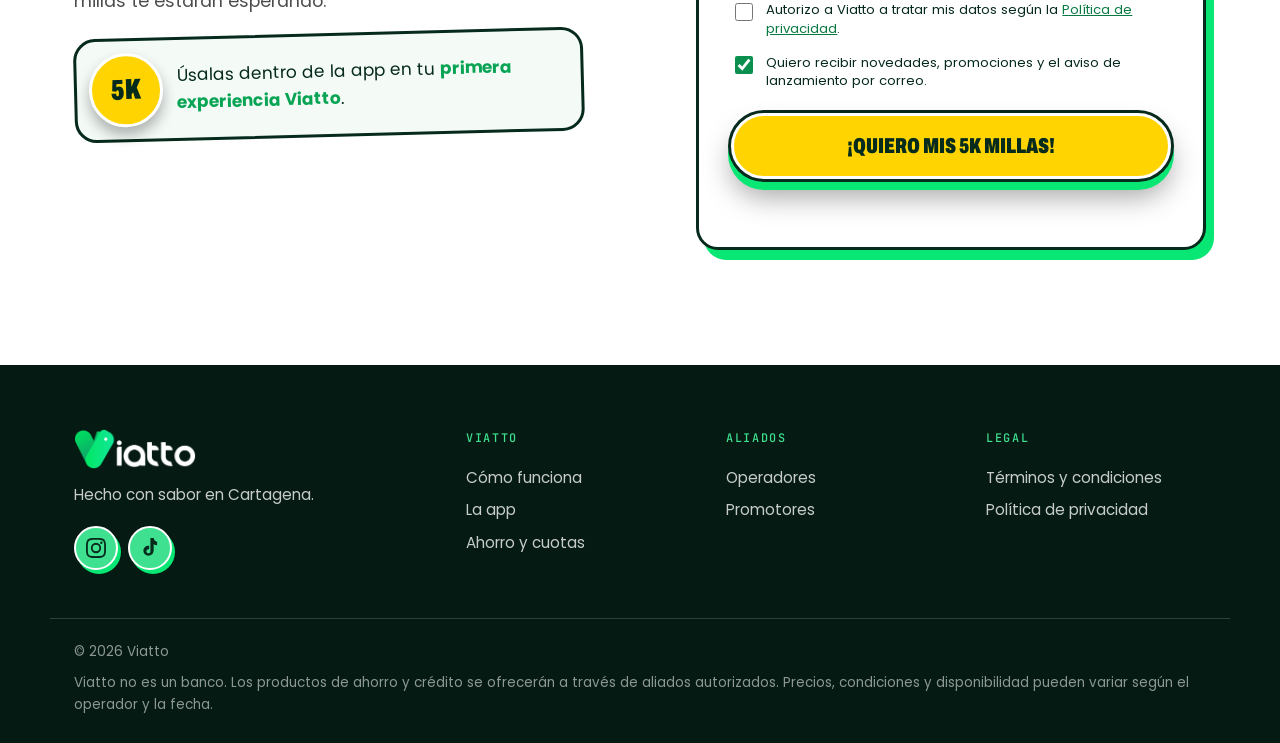
==== commit c1967ded: "Pie de página: solo Instagram y TikTok con sus enlaces Co-Authored-By: Claude Opus 5.5 <noreply@anth" ====
--- a/index.html
+++ b/index.html
@@ -1238,10 +1238,8 @@
           <img src="assets/logo-claro.png" alt="Viatto" width="125" height="41" />
           <p>Hecho con sabor en Cartagena.</p>
           <div class="social" aria-label="Redes sociales de Viatto">
-            <a href="#" aria-label="Instagram" title="Instagram"><svg viewBox="0 0 24 24" aria-hidden="true"><path d="M12 2.2c3.2 0 3.6 0 4.8.1 3.3.1 4.8 1.7 4.9 4.9.1 1.3.1 1.6.1 4.8s0 3.6-.1 4.8c-.1 3.2-1.7 4.8-4.9 4.9-1.3.1-1.6.1-4.8.1s-3.6 0-4.8-.1c-3.3-.1-4.8-1.7-4.9-4.9C2.2 15.6 2.2 15.2 2.2 12s0-3.6.1-4.8C2.4 3.9 3.9 2.4 7.2 2.3 8.4 2.2 8.8 2.2 12 2.2zM12 0C8.7 0 8.3 0 7.1.1 2.7.3.3 2.7.1 7.1 0 8.3 0 8.7 0 12s0 3.7.1 4.9c.2 4.4 2.6 6.8 7 7 1.2.1 1.6.1 4.9.1s3.7 0 4.9-.1c4.4-.2 6.8-2.6 7-7 .1-1.2.1-1.6.1-4.9s0-3.7-.1-4.9c-.2-4.4-2.6-6.8-7-7C15.7 0 15.3 0 12 0zm0 5.8a6.2 6.2 0 1 0 0 12.4 6.2 6.2 0 0 0 0-12.4zM12 16a4 4 0 1 1 0-8 4 4 0 0 1 0 8zm6.4-11.8a1.4 1.4 0 1 0 0 2.9 1.4 1.4 0 0 0 0-2.9z"/></svg></a>
-            <a href="#" aria-label="TikTok" title="TikTok"><svg viewBox="0 0 24 24" aria-hidden="true"><path d="M12.5 0h4c.2 2.1 1.6 4.3 4 4.6v4.1c-1.5 0-3-.4-4.1-1.2v7.6c0 4.7-5.1 7.8-9.2 5.4-3.5-2-4.2-7-1.2-9.7 1.4-1.2 3.2-1.8 5-1.5v4.2c-1.9-.6-3.8 1.2-3.2 3.2.5 1.7 2.7 2.3 4 1.1.6-.5.7-1.3.7-2V0z"/></svg></a>
-            <a href="#" aria-label="Facebook" title="Facebook"><svg viewBox="0 0 24 24" aria-hidden="true"><path d="M24 12a12 12 0 1 0-13.9 11.9v-8.4h-3V12h3V9.4c0-3 1.8-4.7 4.5-4.7 1.3 0 2.7.2 2.7.2v3h-1.5c-1.5 0-2 .9-2 1.9V12h3.3l-.5 3.5h-2.8v8.4A12 12 0 0 0 24 12z"/></svg></a>
-            <a href="#" aria-label="YouTube" title="YouTube"><svg viewBox="0 0 24 24" aria-hidden="true"><path d="M23.5 6.2a3 3 0 0 0-2.1-2.1C19.5 3.6 12 3.6 12 3.6s-7.5 0-9.4.5A3 3 0 0 0 .5 6.2 31 31 0 0 0 0 12a31 31 0 0 0 .5 5.8 3 3 0 0 0 2.1 2.1c1.9.5 9.4.5 9.4.5s7.5 0 9.4-.5a3 3 0 0 0 2.1-2.1A31 31 0 0 0 24 12a31 31 0 0 0-.5-5.8zM9.6 15.6V8.4l6.2 3.6-6.2 3.6z"/></svg></a>
+            <a href="https://www.instagram.com/viattopay/" target="_blank" rel="noopener" aria-label="Instagram de Viatto Pay" title="Instagram"><svg viewBox="0 0 24 24" aria-hidden="true"><path d="M12 2.2c3.2 0 3.6 0 4.8.1 3.3.1 4.8 1.7 4.9 4.9.1 1.3.1 1.6.1 4.8s0 3.6-.1 4.8c-.1 3.2-1.7 4.8-4.9 4.9-1.3.1-1.6.1-4.8.1s-3.6 0-4.8-.1c-3.3-.1-4.8-1.7-4.9-4.9C2.2 15.6 2.2 15.2 2.2 12s0-3.6.1-4.8C2.4 3.9 3.9 2.4 7.2 2.3 8.4 2.2 8.8 2.2 12 2.2zM12 0C8.7 0 8.3 0 7.1.1 2.7.3.3 2.7.1 7.1 0 8.3 0 8.7 0 12s0 3.7.1 4.9c.2 4.4 2.6 6.8 7 7 1.2.1 1.6.1 4.9.1s3.7 0 4.9-.1c4.4-.2 6.8-2.6 7-7 .1-1.2.1-1.6.1-4.9s0-3.7-.1-4.9c-.2-4.4-2.6-6.8-7-7C15.7 0 15.3 0 12 0zm0 5.8a6.2 6.2 0 1 0 0 12.4 6.2 6.2 0 0 0 0-12.4zM12 16a4 4 0 1 1 0-8 4 4 0 0 1 0 8zm6.4-11.8a1.4 1.4 0 1 0 0 2.9 1.4 1.4 0 0 0 0-2.9z"/></svg></a>
+            <a href="https://www.tiktok.com/@viattopay" target="_blank" rel="noopener" aria-label="TikTok de Viatto Pay" title="TikTok"><svg viewBox="0 0 24 24" aria-hidden="true"><path d="M12.5 0h4c.2 2.1 1.6 4.3 4 4.6v4.1c-1.5 0-3-.4-4.1-1.2v7.6c0 4.7-5.1 7.8-9.2 5.4-3.5-2-4.2-7-1.2-9.7 1.4-1.2 3.2-1.8 5-1.5v4.2c-1.9-.6-3.8 1.2-3.2 3.2.5 1.7 2.7 2.3 4 1.1.6-.5.7-1.3.7-2V0z"/></svg></a>
           </div>
         </div>
         <div>
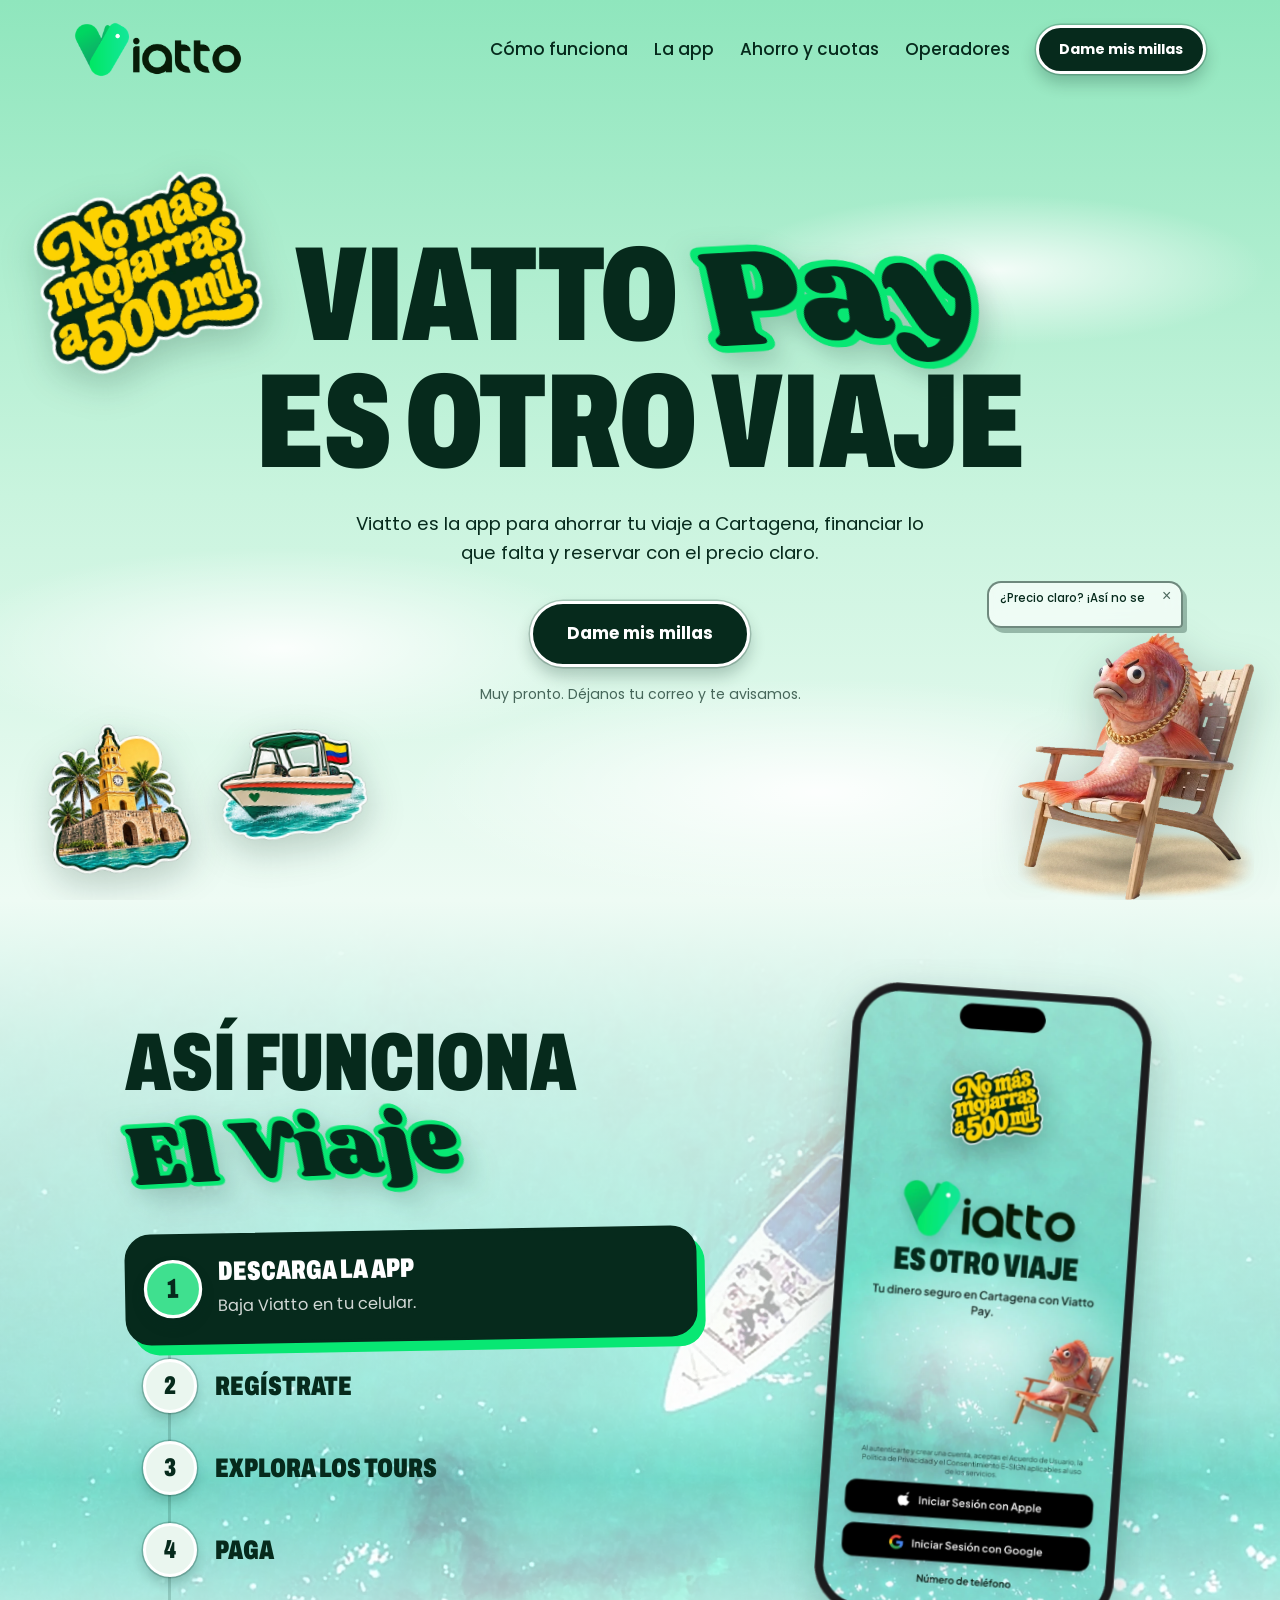
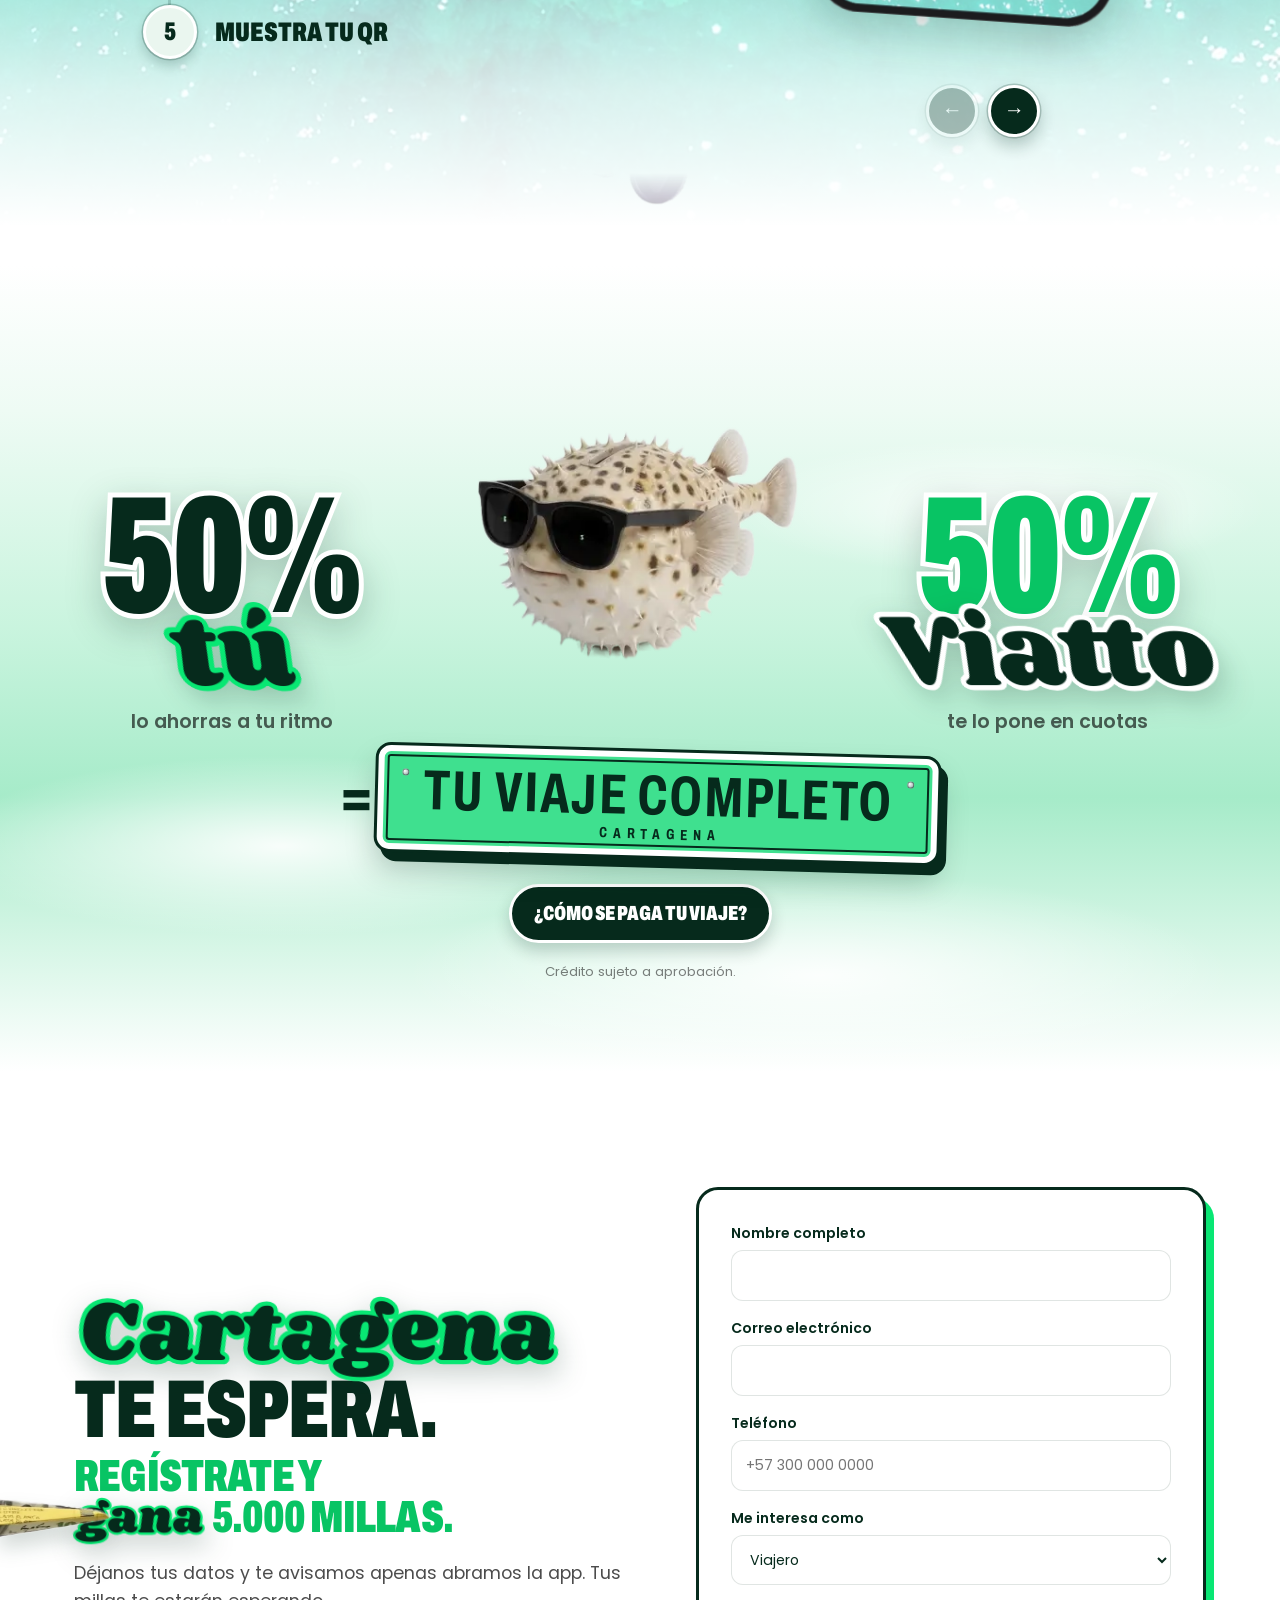
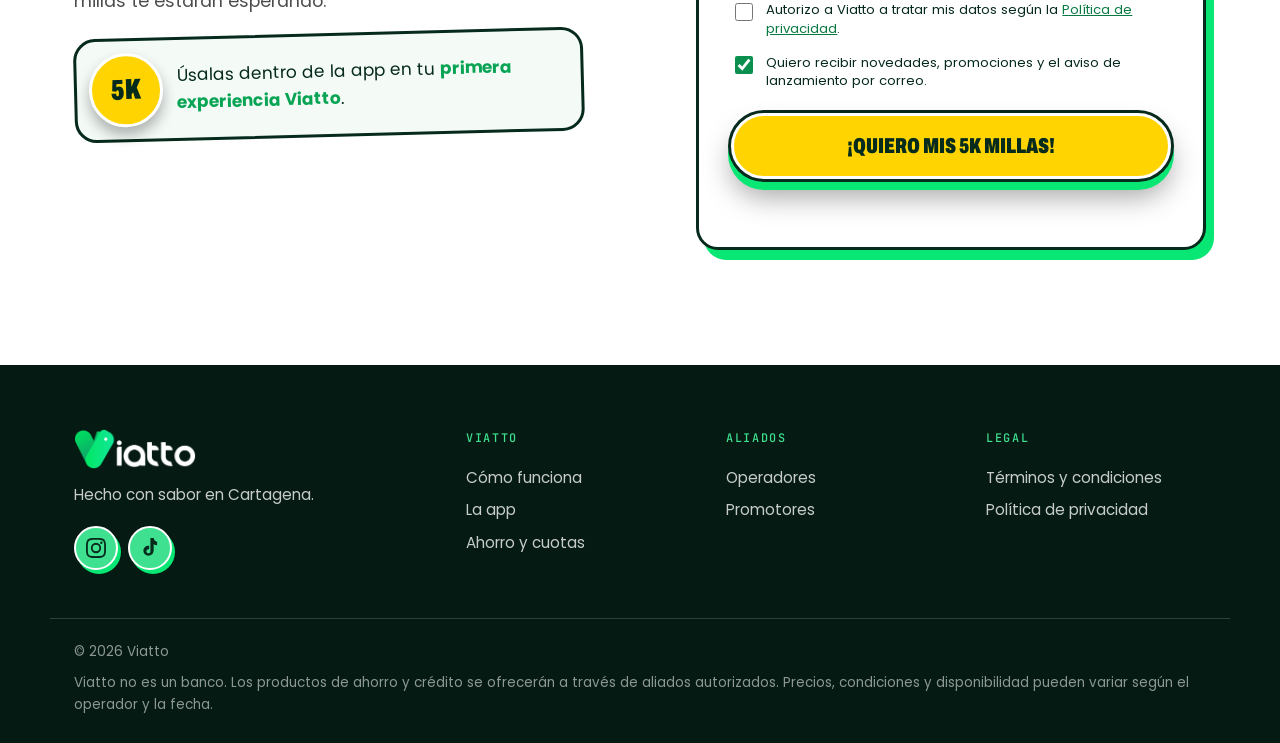
==== commit 0881858d: "Botón: Dame mis millas Co-Authored-By: Claude Opus 5.5 <noreply@anthropic.com>" ====
--- a/index.html
+++ b/index.html
@@ -1109,7 +1109,7 @@
           <a href="#app">La app</a>
           <a href="#claro">Ahorro y cuotas</a>
           <a href="#unete">Operadores</a>
-          <a class="pill" href="#unete">Quiero la app</a>
+          <a class="pill" href="#unete">Dame mis millas</a>
         </nav>
       </div>
     </header>
@@ -1129,7 +1129,7 @@
         <div class="wrap sky__in">
           <h1 class="big">Viatto <span class="pay">Pay</span><br />es otro viaje</h1>
           <p>Viatto es la app para ahorrar tu viaje a Cartagena, financiar lo que falta y reservar con el precio claro.</p>
-          <a class="pill" href="#unete">Quiero la app</a>
+          <a class="pill" href="#unete">Dame mis millas</a>
           <small>Muy pronto. Déjanos tu correo y te avisamos.</small>
         </div>
       </section>
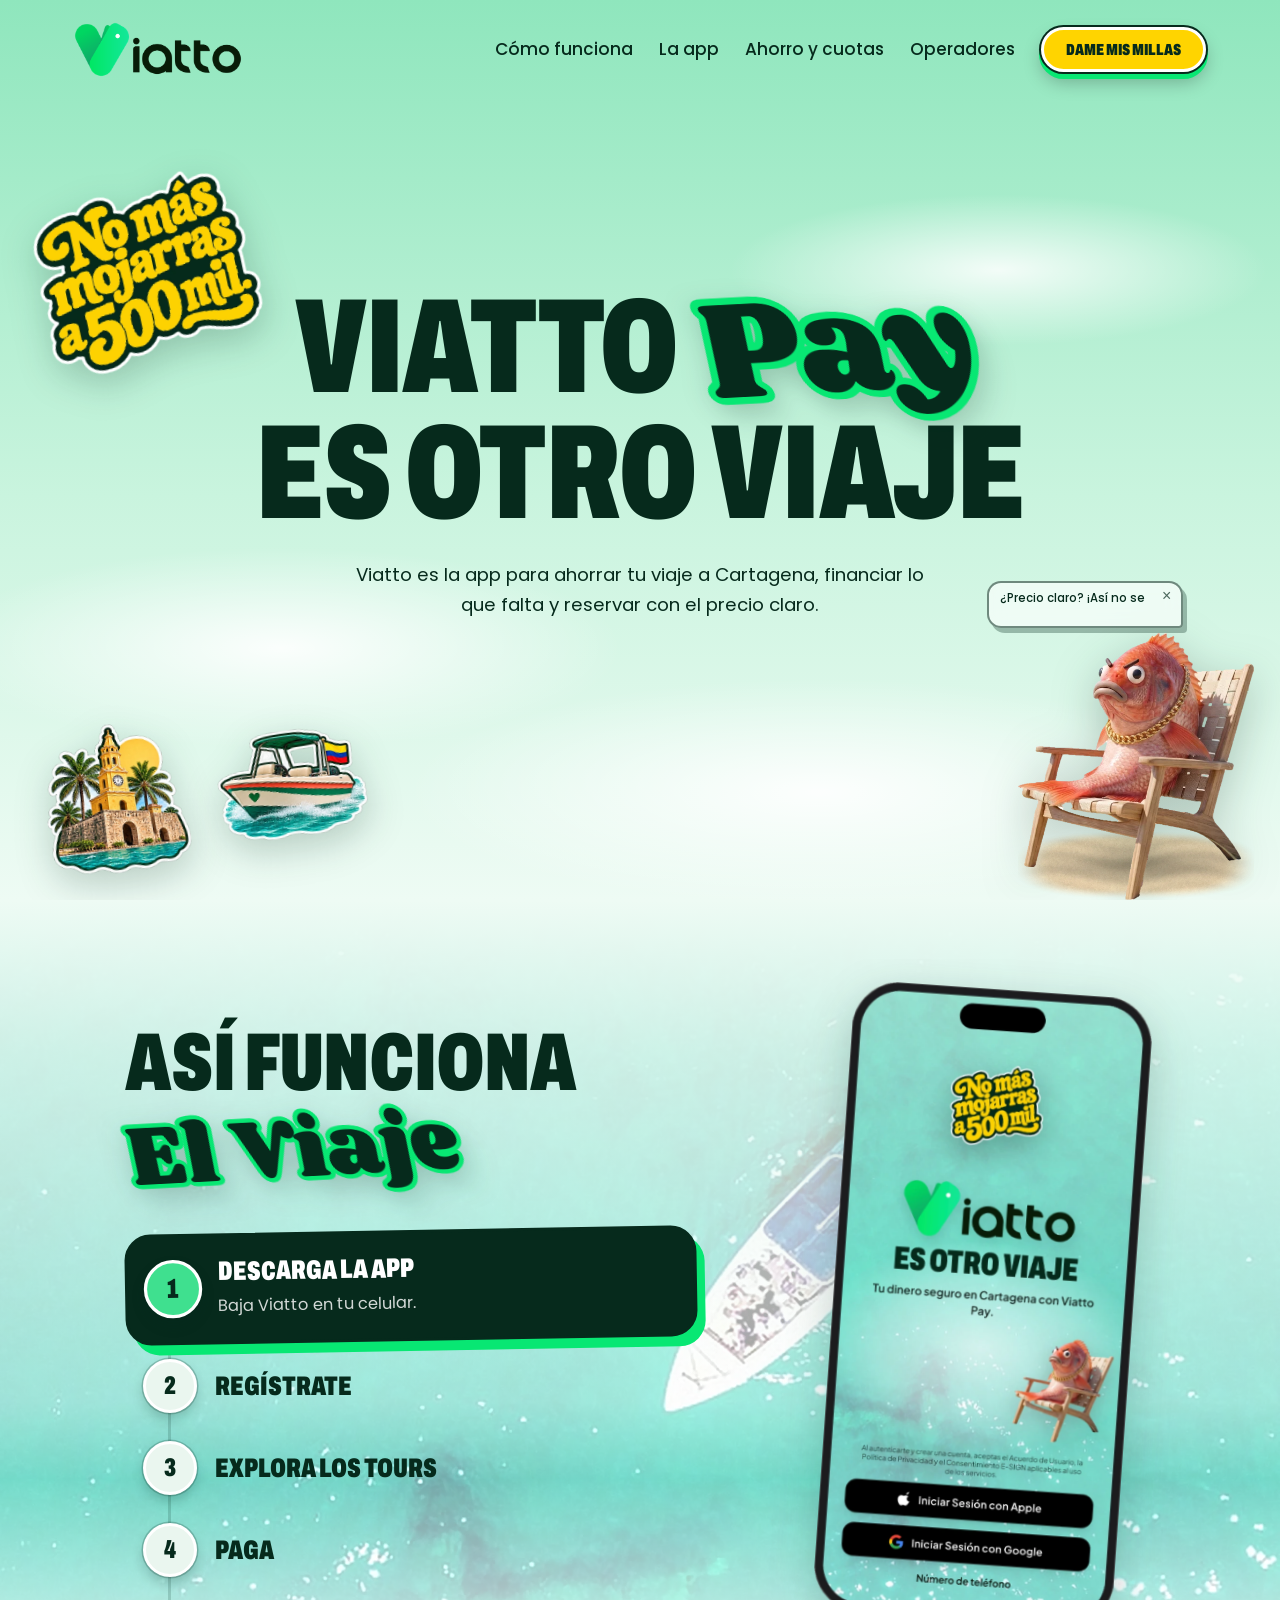
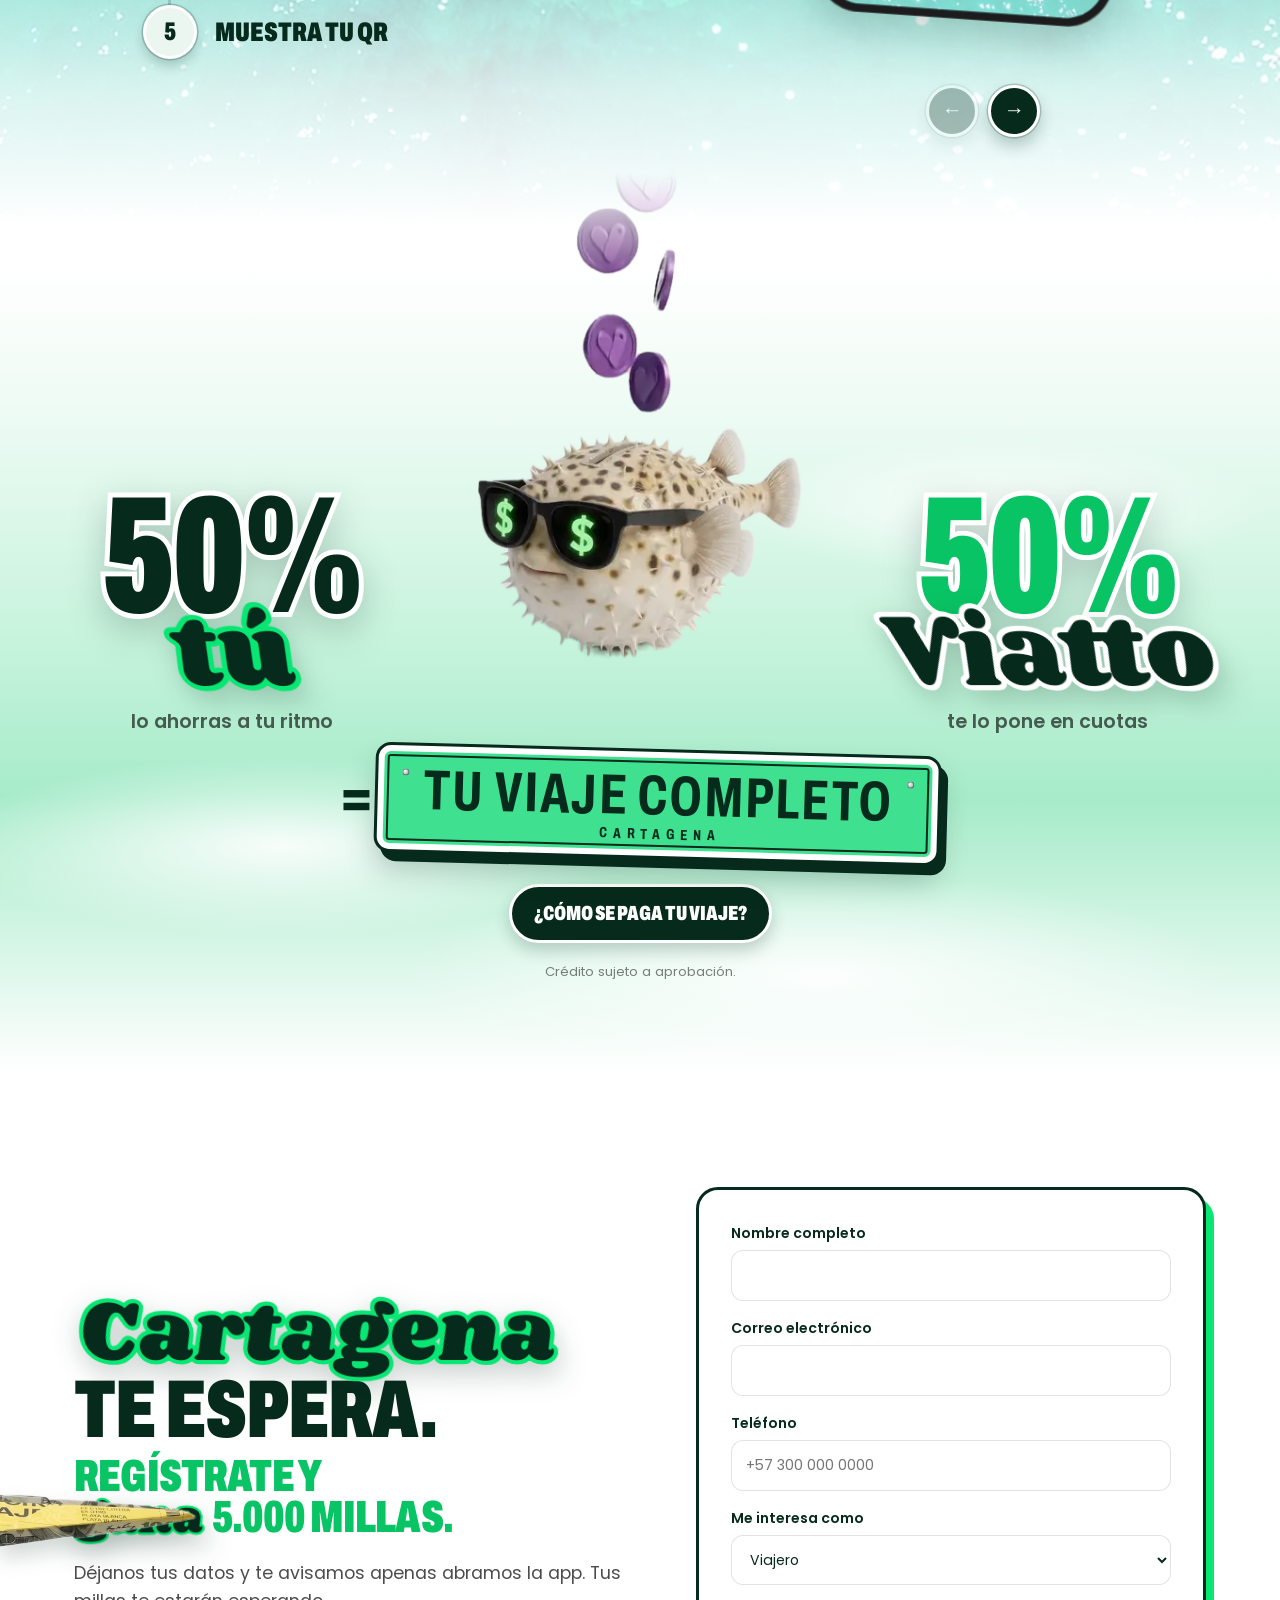
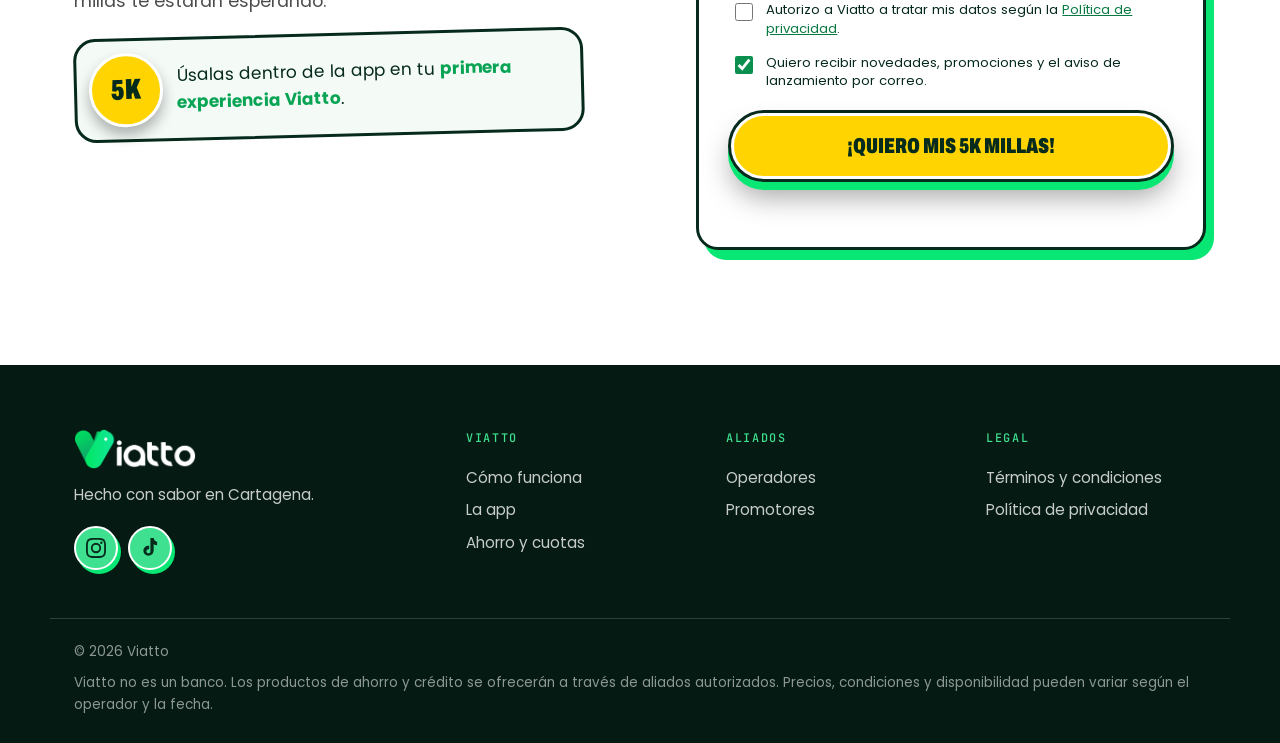
==== commit c0d9ff27: "Un solo botón Dame mis millas, con estilo de botón de millas Co-Authored-By: Claude Opus 5.5 <norepl" ====
--- a/index.html
+++ b/index.html
@@ -1096,6 +1096,12 @@
       .gracias__ok { margin-top: 0; }
       @keyframes gracias-in { from { opacity: 0; transform: translateY(20px) scale(0.92); } to { opacity: 1; transform: none; } }
     </style>
+    <style>
+      /* Botón del menú con el mismo estilo de "¡Quiero mis 5K millas!", en tamaño compacto */
+      .btn-millas--top { display: inline-block; width: auto; margin: 0; padding: 10px 22px; font-size: 1rem; line-height: 1.2; text-decoration: none; box-shadow: 0 0 0 2px var(--ink), 0 5px 0 2px #08e773, 0 10px 18px rgba(0, 0, 0, 0.25); }
+      .btn-millas--top:hover { color: var(--ink); }
+      .btn-millas--top:active { box-shadow: 0 0 0 2px var(--ink), 0 1px 0 2px #08e773; }
+    </style>
     <link rel="stylesheet" href="propuesta-3-movil.css" />
   </head>
   <body>
@@ -1109,7 +1115,7 @@
           <a href="#app">La app</a>
           <a href="#claro">Ahorro y cuotas</a>
           <a href="#unete">Operadores</a>
-          <a class="pill" href="#unete">Dame mis millas</a>
+          <a class="btn-millas btn-millas--top" href="#unete">Dame mis millas</a>
         </nav>
       </div>
     </header>
@@ -1129,8 +1135,6 @@
         <div class="wrap sky__in">
           <h1 class="big">Viatto <span class="pay">Pay</span><br />es otro viaje</h1>
           <p>Viatto es la app para ahorrar tu viaje a Cartagena, financiar lo que falta y reservar con el precio claro.</p>
-          <a class="pill" href="#unete">Dame mis millas</a>
-          <small>Muy pronto. Déjanos tu correo y te avisamos.</small>
         </div>
       </section>
 
